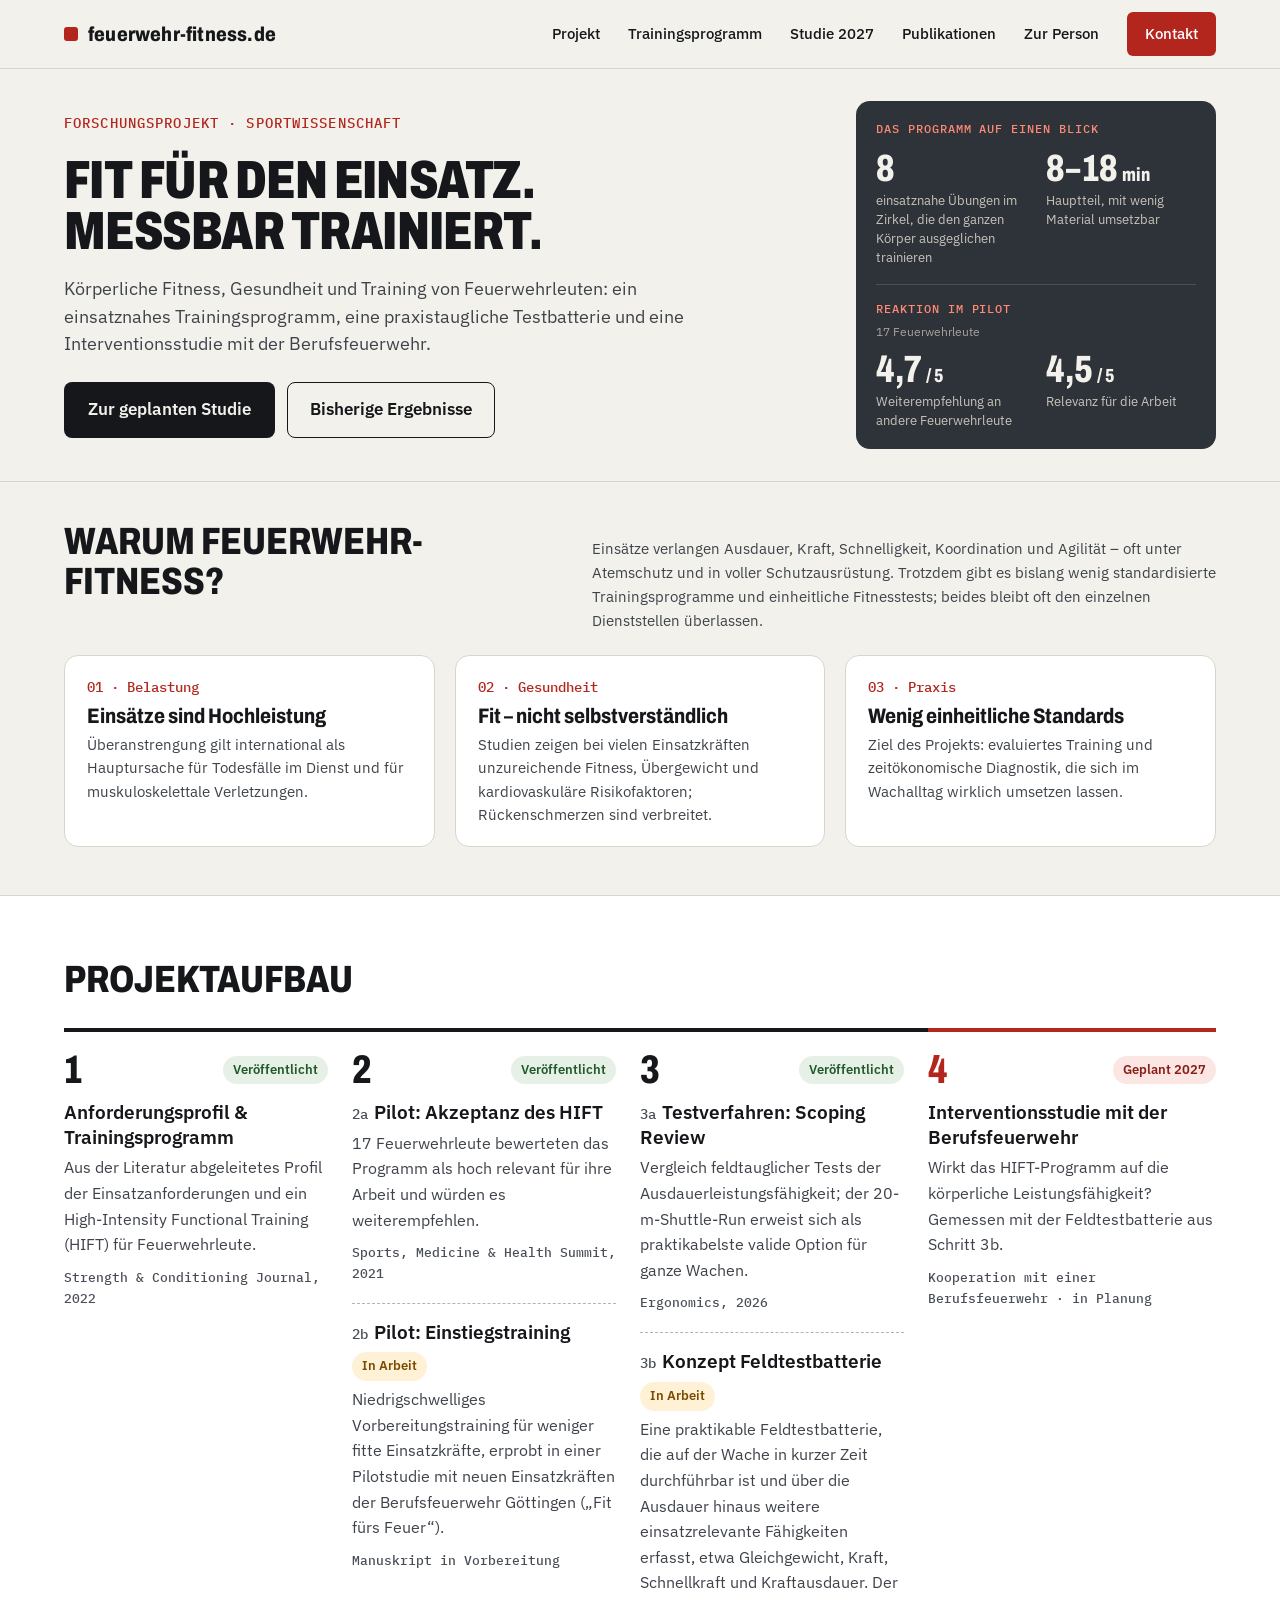
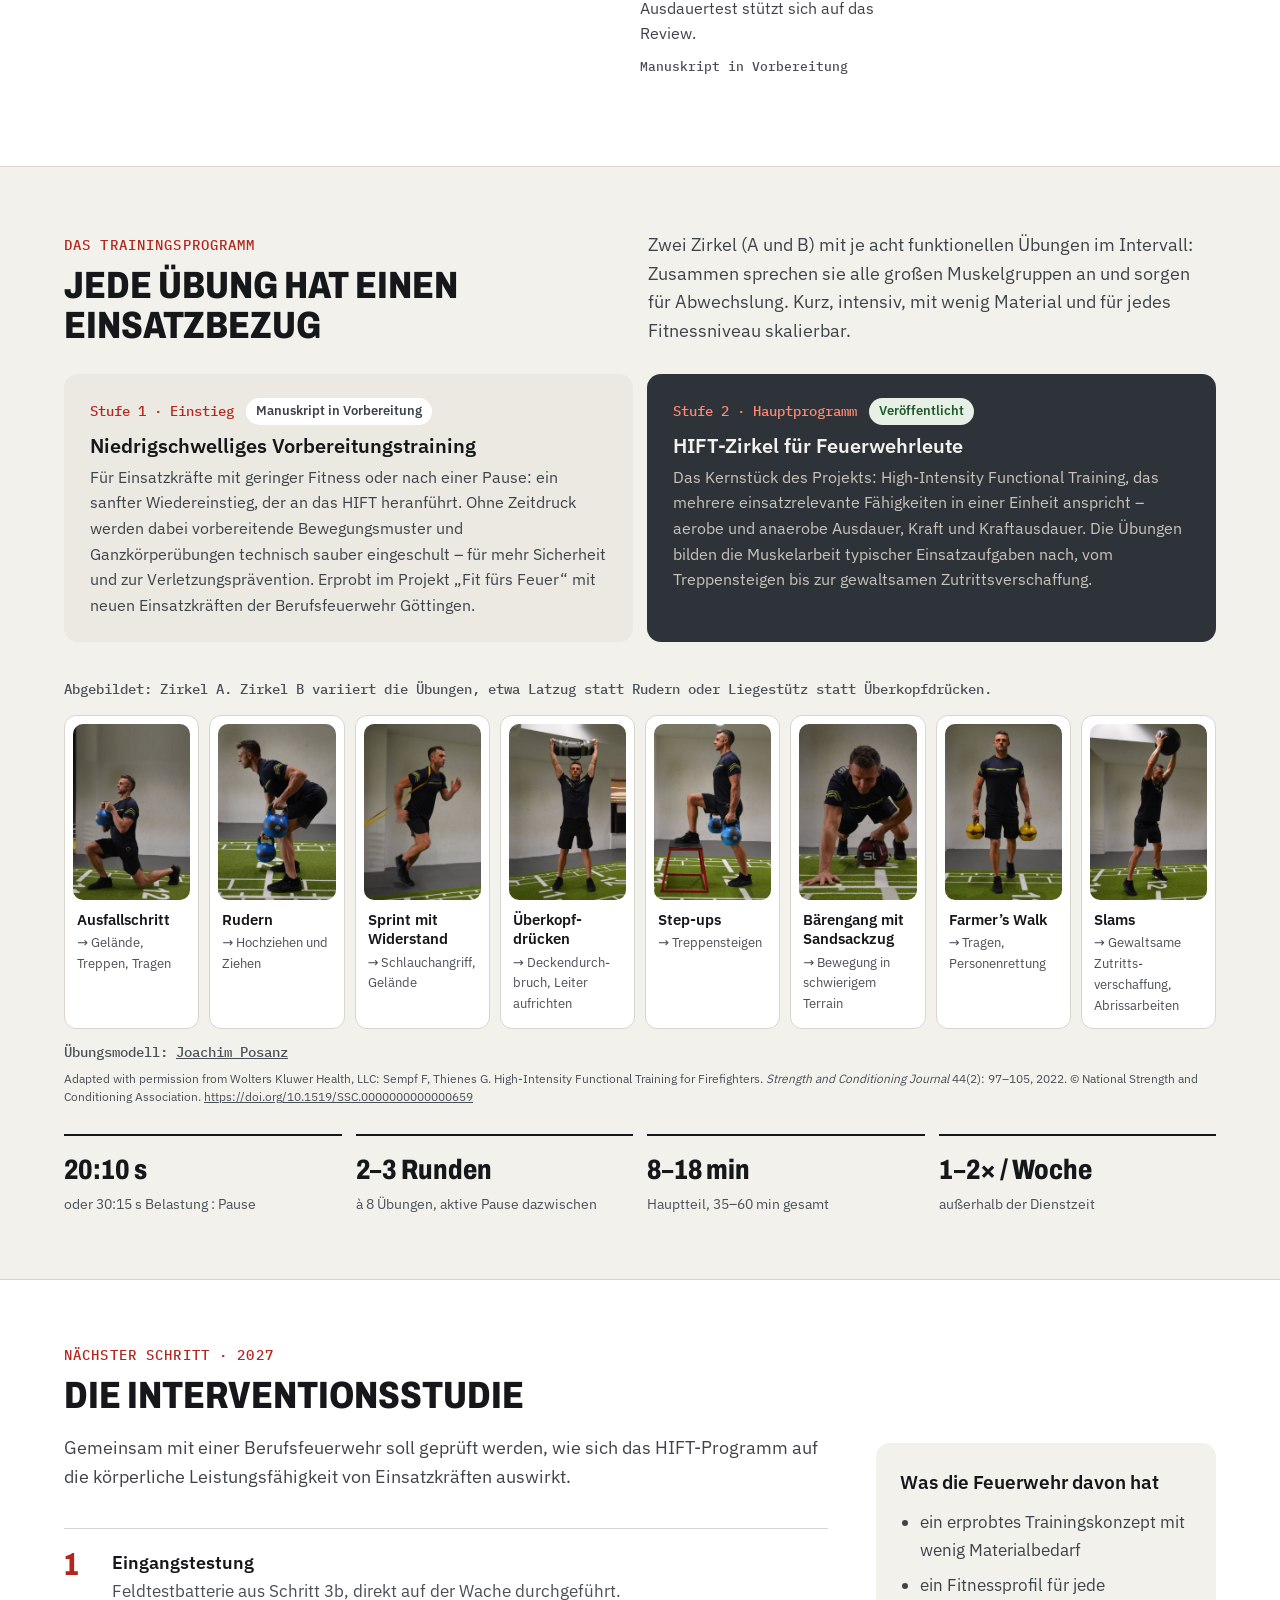
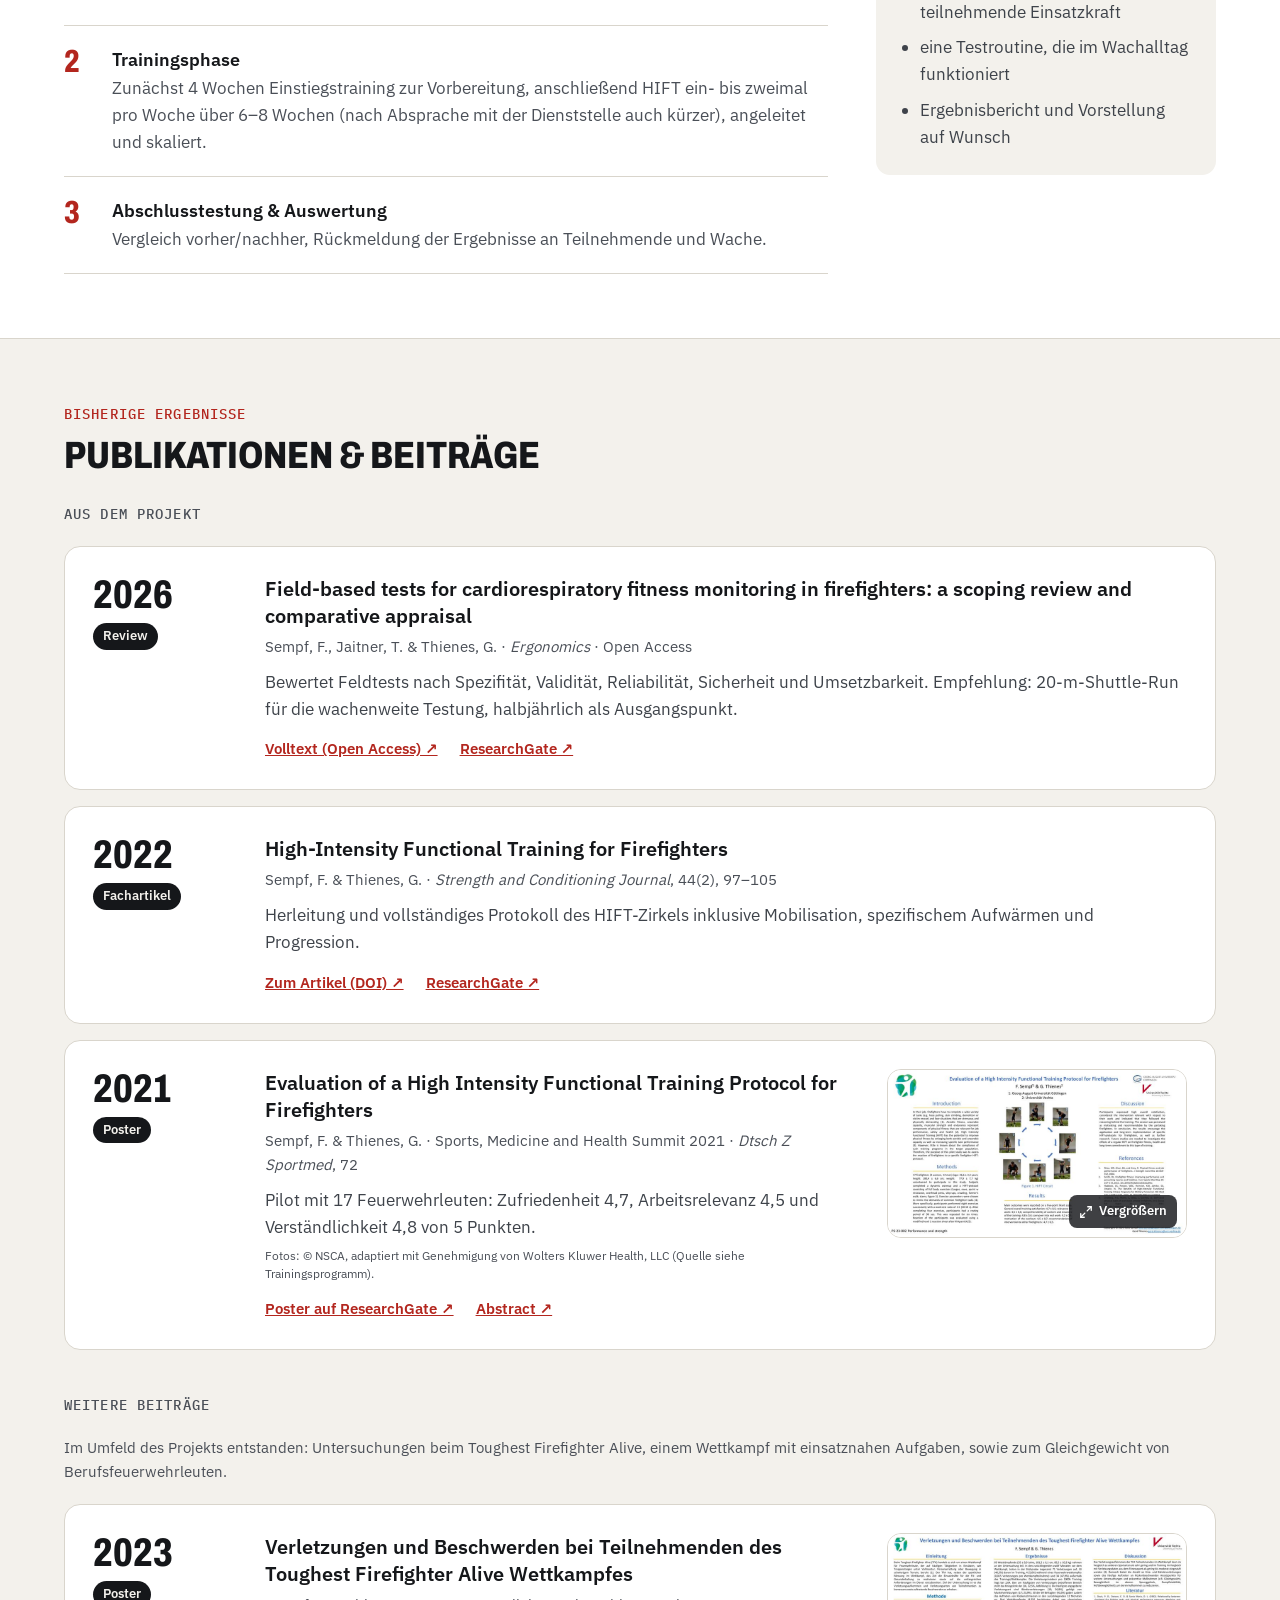
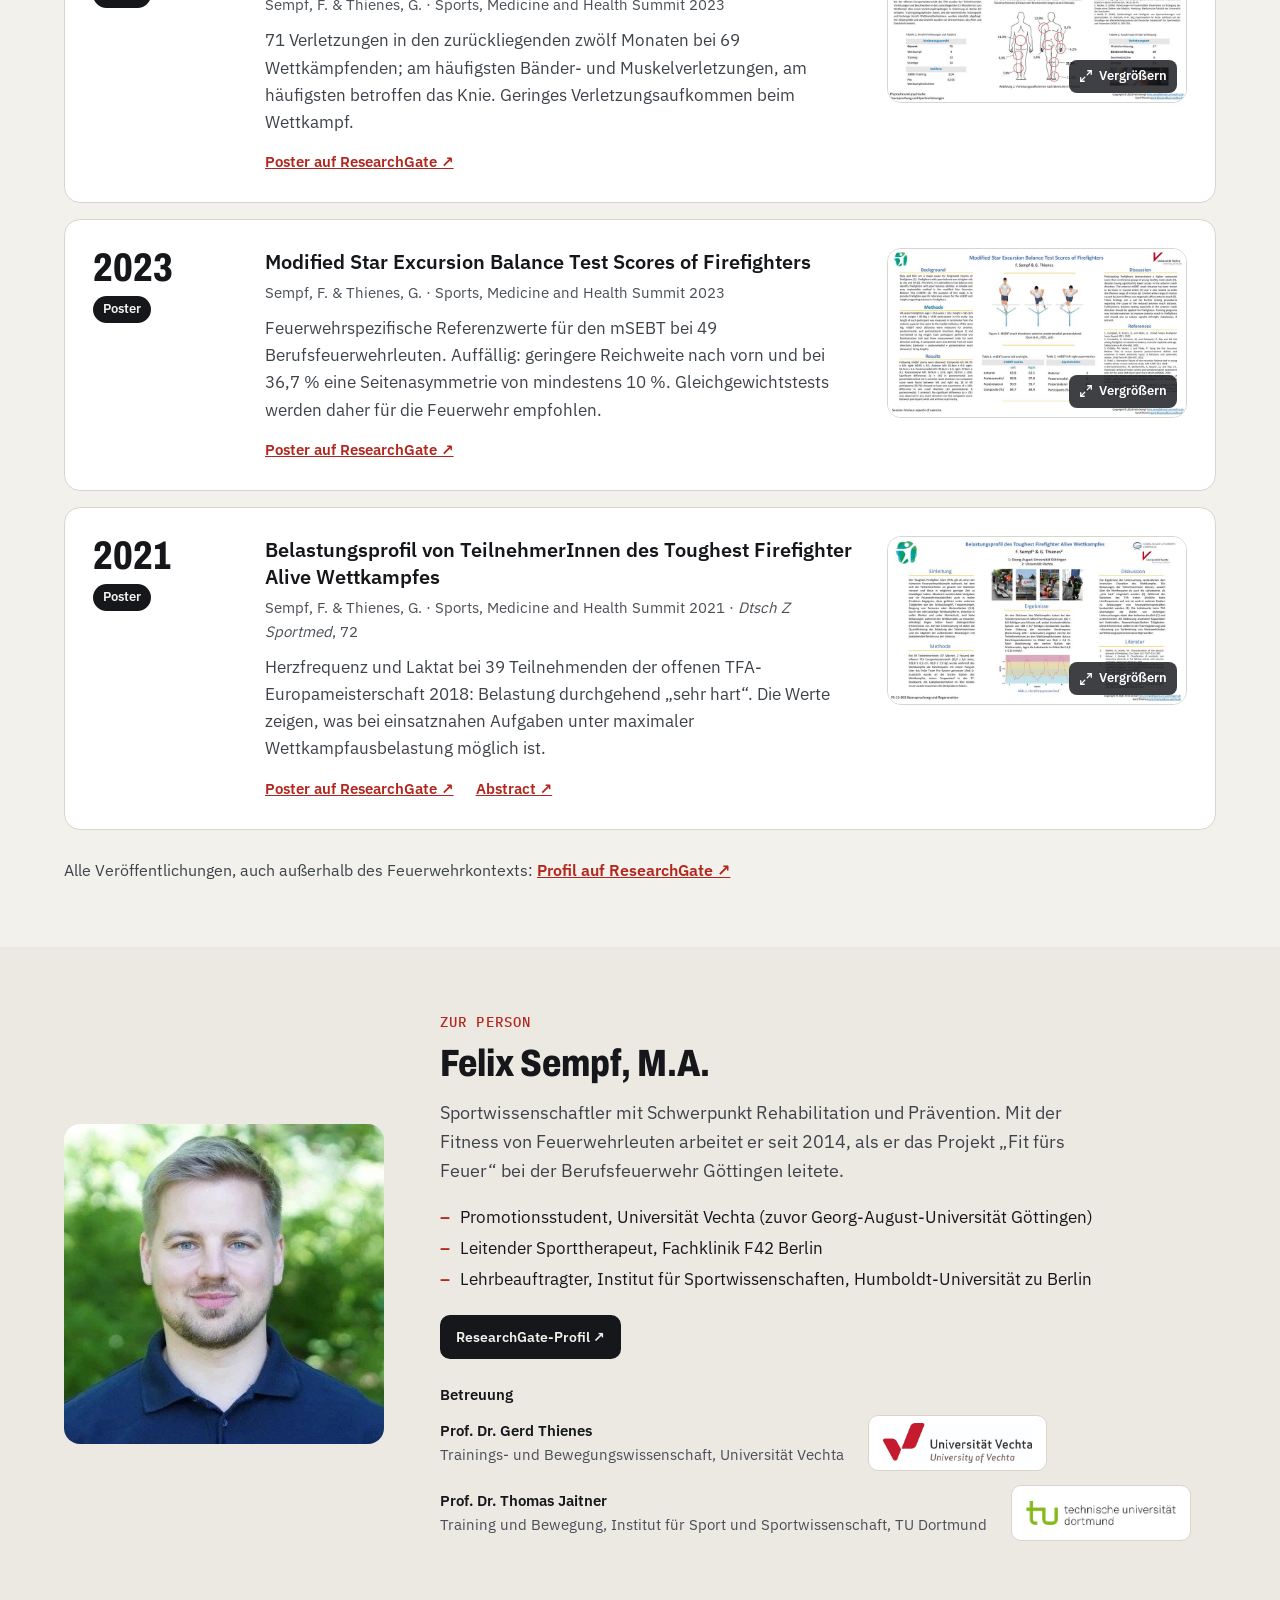
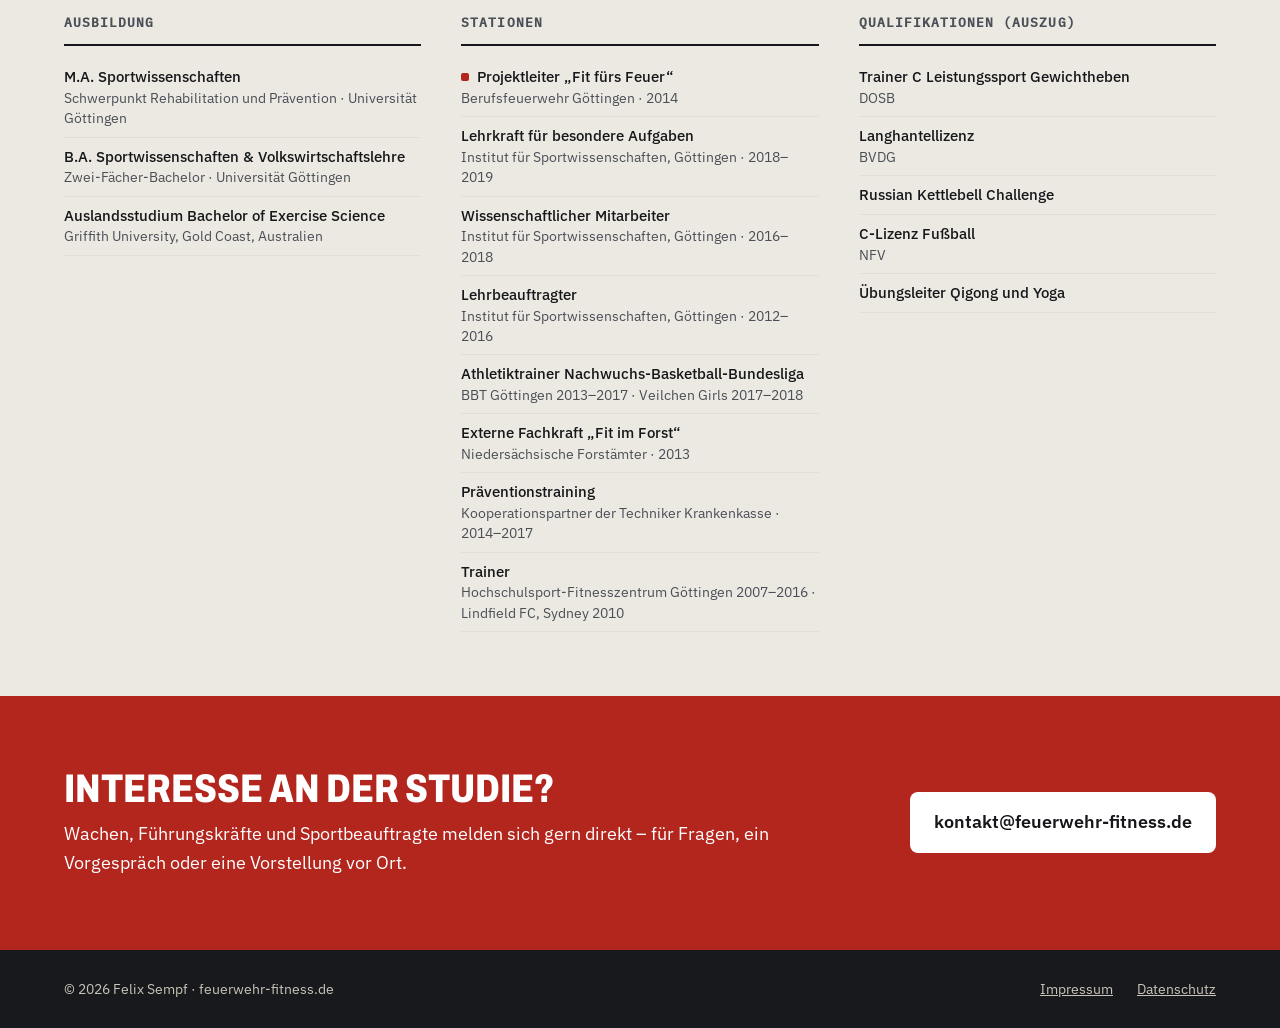
==== index.html @ 15bec1cc "Bildnachweis Wolters Kluwer (Lizenz 6382340421354) bei Übungsfotos und Poster Co-Authored-By: Claude" ====
<!doctype html>
<html lang="de">
<head>
<meta charset="utf-8">
<meta name="viewport" content="width=device-width, initial-scale=1">
<meta name="robots" content="noindex, nofollow">
<title>Feuerwehr-Fitness – Körperliche Fitness, Gesundheit und Training von Feuerwehrleuten</title>
<meta name="description" content="Promotionsprojekt von Felix Sempf: einsatznahes Trainingsprogramm, praxistaugliche Testbatterie und Interventionsstudie mit einer Berufsfeuerwehr.">
<link rel="preload" href="assets/fonts/archivo.woff2" as="font" type="font/woff2" crossorigin>
<link rel="icon" href="assets/img/favicon.svg" type="image/svg+xml">
<link rel="stylesheet" href="assets/css/style.css">
</head>
<body>
<div class="s-4fcab6" id="seite" style="background: #F3F1EC; color: #15171A; font-family: 'IBM Plex Sans', system-ui, sans-serif; font-size: 17px; line-height: 1.6">

<!-- NAV -->
<header style="border-bottom: 1px solid #D9D5CC">
<nav style="max-width: 1200px; margin: 0 auto; padding: 18px 24px; display: flex; flex-wrap: wrap; align-items: center; justify-content: space-between; gap: 12px 32px">
<a href="#top" style="display: flex; align-items: center; gap: 10px; text-decoration: none; color: #15171A">
<span style="width: 14px; height: 14px; border-radius: 3px; background: #B3261E"></span>
<span class="s-e23c64" style="font-family: 'Archivo', sans-serif; font-stretch: 85%; font-weight: 800; font-size: 20px; letter-spacing: 0.01em">feuerwehr-fitness.de</span>
</a>
<div style="display: flex; flex-wrap: wrap; gap: 4px 28px; font-size: 15px; font-weight: 500">
<a href="#projekt" style="color: #15171A; text-decoration: none; padding: 10px 0">Projekt</a>
<a href="#training" style="color: #15171A; text-decoration: none; padding: 10px 0">Trainingsprogramm</a>
<a href="#studie" style="color: #15171A; text-decoration: none; padding: 10px 0">Studie 2027</a>
<a href="#publikationen" style="color: #15171A; text-decoration: none; padding: 10px 0">Publikationen</a>
<a href="#person" style="color: #15171A; text-decoration: none; padding: 10px 0">Zur Person</a>
<a href="#kontakt" style="color: #FFFFFF; background: #B3261E; text-decoration: none; padding: 10px 18px; border-radius: 6px">Kontakt</a>
</div>
</nav>
</header>

<!-- HERO -->
<section class="s-357fd1 s-a67437" id="top" style="max-width: 1200px; margin: 0 auto; padding: 88px 24px 72px; display: flex; flex-wrap: wrap; gap: 56px; align-items: flex-end">
<div style="flex: 999 1 560px; min-width: 0">
<p style="margin: 0 0 20px; font-family: 'IBM Plex Mono', monospace; font-size: 14px; letter-spacing: 0.08em; text-transform: uppercase; color: #B3261E">Forschungsprojekt · Sportwissenschaft</p>
<h1 style="margin: 0; font-family: 'Archivo', sans-serif; font-stretch: 75%; font-weight: 850; font-size: clamp(48px, 7vw, 92px); line-height: 0.95; letter-spacing: -0.01em; text-transform: uppercase">Fit für den Einsatz.<br>Messbar trainiert.</h1>
<p class="s-e23c64" style="margin: 28px 0 0; max-width: 620px; font-size: 20px; line-height: 1.55; color: #3E434A">Körperliche Fitness, Gesundheit und Training von Feuerwehrleuten: ein einsatznahes Trainingsprogramm, eine praxistaugliche Testbatterie und eine Interventionsstudie mit der Berufsfeuerwehr.</p>
<div class="s-a9fe08" style="margin-top: 36px; display: flex; flex-wrap: wrap; gap: 12px">
<a href="#studie" style="display: inline-block; background: #15171A; color: #F3F1EC; text-decoration: none; font-weight: 600; padding: 14px 24px; border-radius: 8px">Zur geplanten Studie</a>
<a href="#publikationen" style="display: inline-block; border: 1.5px solid #15171A; color: #15171A; text-decoration: none; font-weight: 600; padding: 12.5px 22px; border-radius: 8px">Bisherige Ergebnisse</a>
</div>
</div>
<div class="hero-card s-92d5cf s-7fd512 s-e725d4" style="flex: 1 1 340px; min-width: 0; background: #2E333A; color: #F3F1EC; border-radius: 16px; padding: 28px; box-sizing: border-box">
<p class="s-791bff" style="margin: 0 0 18px; font-family: 'IBM Plex Mono', monospace; font-size: 13px; letter-spacing: 0.08em; text-transform: uppercase; color: #FF8A73">Das Programm auf einen Blick</p>
<div class="s-57b8ab" style="display: grid; grid-template-columns: repeat(2, minmax(0, 1fr)); gap: 24px 20px">
<div style="min-width: 0"><div class="hero-num" style="font-family: 'Archivo', sans-serif; font-stretch: 75%; font-weight: 800; font-size: clamp(36px, 10vw, 52px); line-height: 1"><span style="white-space: nowrap">8</span></div><div class="hero-desc" style="font-size: 14px; color: #C9C4BA; margin-top: 6px">einsatznahe Übungen im Zirkel, die den ganzen Körper ausgeglichen trainieren</div></div>
<div style="min-width: 0"><div class="hero-num" style="font-family: 'Archivo', sans-serif; font-stretch: 75%; font-weight: 800; font-size: clamp(36px, 10vw, 52px); line-height: 1"><span style="white-space: nowrap">8–18</span><span style="font-size: 0.5em; margin-left: 4px; white-space: nowrap">min</span></div><div class="hero-desc" style="font-size: 14px; color: #C9C4BA; margin-top: 6px">Hauptteil, mit wenig Material umsetzbar</div></div>
</div>
<div class="s-885560" style="margin-top: 24px; padding-top: 22px; border-top: 1px solid #4A5059">
<p style="margin: 0 0 4px; font-family: 'IBM Plex Mono', monospace; font-size: 13px; letter-spacing: 0.08em; text-transform: uppercase; color: #FF8A73">Reaktion im Pilot</p>
<p class="s-15e20e" style="margin: 0 0 16px; font-size: 13px; color: #A8A399">17 Feuerwehrleute</p>
<div class="s-57b8ab" style="display: grid; grid-template-columns: repeat(2, minmax(0, 1fr)); gap: 24px 20px">
<div style="min-width: 0"><div class="hero-num" style="font-family: 'Archivo', sans-serif; font-stretch: 75%; font-weight: 800; font-size: clamp(36px, 10vw, 52px); line-height: 1"><span style="white-space: nowrap">4,7</span><span style="font-size: 0.5em; margin-left: 4px; white-space: nowrap">/ 5</span></div><div class="hero-desc" style="font-size: 14px; color: #C9C4BA; margin-top: 6px">Weiterempfehlung an andere Feuerwehrleute</div></div>
<div style="min-width: 0"><div class="hero-num" style="font-family: 'Archivo', sans-serif; font-stretch: 75%; font-weight: 800; font-size: clamp(36px, 10vw, 52px); line-height: 1"><span style="white-space: nowrap">4,5</span><span style="font-size: 0.5em; margin-left: 4px; white-space: nowrap">/ 5</span></div><div class="hero-desc" style="font-size: 14px; color: #C9C4BA; margin-top: 6px">Relevanz für die Arbeit</div></div>
</div>
</div>
</div>
</section>

<!-- WARUM -->
<section id="projekt" style="border-top: 1px solid #D9D5CC">
<div class="s-0250e6" style="max-width: 1200px; margin: 0 auto; padding: 80px 24px">
<div class="s-1b2638 s-89fa13" style="display: flex; flex-wrap: wrap; gap: 24px 56px; align-items: baseline; margin-bottom: 44px">
<h2 class="s-b3db9d" style="flex: 1 1 320px; margin: 0; font-family: 'Archivo', sans-serif; font-stretch: 80%; font-weight: 800; font-size: 44px; line-height: 1.05; text-transform: uppercase">Warum Feuerwehr&shy;fitness?</h2>
<p class="s-276eb2" style="flex: 2 1 480px; margin: 0; font-size: 18px; color: #3E434A">Einsätze verlangen Ausdauer, Kraft, Schnelligkeit, Koordination und Agilität – oft unter Atemschutz und in voller Schutzausrüstung. Trotzdem gibt es bislang wenig standardisierte Trainingsprogramme und einheitliche Fitnesstests; beides bleibt oft den einzelnen Dienststellen überlassen.</p>
</div>
<div style="display: grid; grid-template-columns: repeat(auto-fit, minmax(260px, 1fr)); gap: 20px">
<div class="s-e725d4" style="background: #FFFFFF; border: 1px solid #D9D5CC; border-radius: 14px; padding: 28px">
<div style="font-family: 'IBM Plex Mono', monospace; font-size: 14px; color: #B3261E">01 · Belastung</div>
<h3 class="s-3ba4f4" style="margin: 10px 0 8px; font-family: 'Archivo', sans-serif; font-stretch: 85%; font-weight: 750; font-size: 24px; line-height: 1.2">Einsätze sind Hochleistung</h3>
<p style="margin: 0; color: #3E434A">Überanstrengung gilt international als Hauptursache für Todesfälle im Dienst und für muskuloskelettale Verletzungen.</p>
</div>
<div class="s-e725d4" style="background: #FFFFFF; border: 1px solid #D9D5CC; border-radius: 14px; padding: 28px">
<div style="font-family: 'IBM Plex Mono', monospace; font-size: 14px; color: #B3261E">02 · Gesundheit</div>
<h3 class="s-3ba4f4" style="margin: 10px 0 8px; font-family: 'Archivo', sans-serif; font-stretch: 85%; font-weight: 750; font-size: 24px; line-height: 1.2">Fit – nicht selbstverständlich</h3>
<p style="margin: 0; color: #3E434A">Studien zeigen bei vielen Einsatzkräften unzureichende Fitness, Übergewicht und kardiovaskuläre Risikofaktoren; Rückenschmerzen sind verbreitet.</p>
</div>
<div class="s-e725d4" style="background: #FFFFFF; border: 1px solid #D9D5CC; border-radius: 14px; padding: 28px">
<div style="font-family: 'IBM Plex Mono', monospace; font-size: 14px; color: #B3261E">03 · Praxis</div>
<h3 class="s-3ba4f4" style="margin: 10px 0 8px; font-family: 'Archivo', sans-serif; font-stretch: 85%; font-weight: 750; font-size: 24px; line-height: 1.2">Wenig einheitliche Standards</h3>
<p style="margin: 0; color: #3E434A">Ziel des Projekts: evaluiertes Training und zeitökonomische Diagnostik, die sich im Wachalltag wirklich umsetzen lassen.</p>
</div>
</div>
</div>
</section>

<!-- FAHRPLAN -->
<section style="background: #FFFFFF; border-top: 1px solid #D9D5CC; border-bottom: 1px solid #D9D5CC">
<div class="s-0250e6" style="max-width: 1200px; margin: 0 auto; padding: 80px 24px">
<h2 class="s-b3db9d s-19dd7e" style="margin: 0 0 44px; font-family: 'Archivo', sans-serif; font-stretch: 80%; font-weight: 800; font-size: 44px; line-height: 1.05; text-transform: uppercase">Projektaufbau</h2>
<div style="display: grid; grid-template-columns: repeat(auto-fit, minmax(240px, 1fr)); gap: 0">
<div style="padding: 0 24px 24px 0; border-top: 4px solid #15171A">
<div style="display: flex; justify-content: space-between; align-items: center; margin: 18px 0 10px"><span class="s-de22bb" style="font-family: 'Archivo', sans-serif; font-stretch: 75%; font-weight: 800; font-size: 40px; line-height: 1">1</span><span style="font-size: 13px; font-weight: 600; background: #E7F0E6; color: #1E5A2A; padding: 4px 10px; border-radius: 99px">Veröffentlicht</span></div>
<h3 style="margin: 0 0 6px; font-size: 19px; line-height: 1.3">Anforderungsprofil &amp; Trainingsprogramm</h3>
<p style="margin: 0 0 10px; color: #3E434A; font-size: 16px">Aus der Literatur abgeleitetes Profil der Einsatzanforderungen und ein High-Intensity Functional Training (HIFT) für Feuerwehrleute.</p>
<p style="margin: 0; font-family: 'IBM Plex Mono', monospace; font-size: 13px; color: #4A4F57">Strength &amp; Conditioning Journal, 2022</p>
</div>
<div style="padding: 0 24px 24px 0; border-top: 4px solid #15171A">
<div style="display: flex; justify-content: space-between; align-items: center; margin: 18px 0 10px"><span class="s-de22bb" style="font-family: 'Archivo', sans-serif; font-stretch: 75%; font-weight: 800; font-size: 40px; line-height: 1">2</span><span style="font-size: 13px; font-weight: 600; background: #E7F0E6; color: #1E5A2A; padding: 4px 10px; border-radius: 99px">Veröffentlicht</span></div>
<h3 style="margin: 0 0 6px; font-size: 19px; line-height: 1.3"><span style="font-family: 'IBM Plex Mono', monospace; font-size: 14px; font-weight: 500; color: #4A4F57; margin-right: 6px">2a</span>Pilot: Akzeptanz des HIFT</h3>
<p style="margin: 0 0 10px; color: #3E434A; font-size: 16px">17 Feuerwehrleute bewerteten das Programm als hoch relevant für ihre Arbeit und würden es weiterempfehlen.</p>
<p style="margin: 0; font-family: 'IBM Plex Mono', monospace; font-size: 13px; color: #4A4F57">Sports, Medicine &amp; Health Summit, 2021</p>
<div style="margin-top: 18px; padding-top: 16px; border-top: 1px dashed #B9B3A7">
<div style="display: flex; flex-wrap: wrap; justify-content: space-between; align-items: center; gap: 8px; margin-bottom: 6px"><h3 style="margin: 0; font-size: 19px; line-height: 1.3"><span style="font-family: 'IBM Plex Mono', monospace; font-size: 14px; font-weight: 500; color: #4A4F57; margin-right: 6px">2b</span>Pilot: Einstiegstraining</h3><span style="font-size: 13px; font-weight: 600; background: #FFF1D6; color: #7A4B00; padding: 4px 10px; border-radius: 99px">In Arbeit</span></div>
<p style="margin: 0 0 10px; color: #3E434A; font-size: 16px">Niedrigschwelliges Vorbereitungstraining für weniger fitte Einsatzkräfte, erprobt in einer Pilotstudie mit neuen Einsatzkräften der Berufsfeuerwehr Göttingen („Fit fürs Feuer“).</p>
<p style="margin: 0; font-family: 'IBM Plex Mono', monospace; font-size: 13px; color: #4A4F57">Manuskript in Vorbereitung</p>
</div>
</div>
<div style="padding: 0 24px 24px 0; border-top: 4px solid #15171A">
<div style="display: flex; justify-content: space-between; align-items: center; margin: 18px 0 10px"><span class="s-de22bb" style="font-family: 'Archivo', sans-serif; font-stretch: 75%; font-weight: 800; font-size: 40px; line-height: 1">3</span><span style="font-size: 13px; font-weight: 600; background: #E7F0E6; color: #1E5A2A; padding: 4px 10px; border-radius: 99px">Veröffentlicht</span></div>
<h3 style="margin: 0 0 6px; font-size: 19px; line-height: 1.3"><span style="font-family: 'IBM Plex Mono', monospace; font-size: 14px; font-weight: 500; color: #4A4F57; margin-right: 6px">3a</span>Testverfahren: Scoping Review</h3>
<p style="margin: 0 0 10px; color: #3E434A; font-size: 16px">Vergleich feldtauglicher Tests der Ausdauerleistungsfähigkeit; der 20-m-Shuttle-Run erweist sich als praktikabelste valide Option für ganze Wachen.</p>
<p style="margin: 0; font-family: 'IBM Plex Mono', monospace; font-size: 13px; color: #4A4F57">Ergonomics, 2026</p>
<div style="margin-top: 18px; padding-top: 16px; border-top: 1px dashed #B9B3A7">
<div style="display: flex; flex-wrap: wrap; justify-content: space-between; align-items: center; gap: 8px; margin-bottom: 6px"><h3 style="margin: 0; font-size: 19px; line-height: 1.3"><span style="font-family: 'IBM Plex Mono', monospace; font-size: 14px; font-weight: 500; color: #4A4F57; margin-right: 6px">3b</span>Konzept Feldtestbatterie</h3><span style="font-size: 13px; font-weight: 600; background: #FFF1D6; color: #7A4B00; padding: 4px 10px; border-radius: 99px">In Arbeit</span></div>
<p style="margin: 0 0 10px; color: #3E434A; font-size: 16px">Eine praktikable Feldtestbatterie, die auf der Wache in kurzer Zeit durchführbar ist und über die Ausdauer hinaus weitere einsatzrelevante Fähigkeiten erfasst, etwa Gleichgewicht, Kraft, Schnellkraft und Kraftausdauer. Der Ausdauertest stützt sich auf das Review.</p>
<p style="margin: 0; font-family: 'IBM Plex Mono', monospace; font-size: 13px; color: #4A4F57">Manuskript in Vorbereitung</p>
</div>
</div>
<div style="padding: 0 0 24px 0; border-top: 4px solid #B3261E">
<div style="display: flex; justify-content: space-between; align-items: center; margin: 18px 0 10px"><span class="s-de22bb" style="font-family: 'Archivo', sans-serif; font-stretch: 75%; font-weight: 800; font-size: 40px; line-height: 1; color: #B3261E">4</span><span style="font-size: 13px; font-weight: 600; background: #FBE6E3; color: #8A1D16; padding: 4px 10px; border-radius: 99px">Geplant 2027</span></div>
<h3 style="margin: 0 0 6px; font-size: 19px; line-height: 1.3">Interventionsstudie mit der Berufsfeuerwehr</h3>
<p style="margin: 0 0 10px; color: #3E434A; font-size: 16px">Wirkt das HIFT-Programm auf die körperliche Leistungsfähigkeit? Gemessen mit der Feldtestbatterie aus Schritt 3b.</p>
<p style="margin: 0; font-family: 'IBM Plex Mono', monospace; font-size: 13px; color: #4A4F57">Kooperation mit einer Berufsfeuerwehr · in Planung</p>
</div>
</div>
</div>
</section>

<!-- TRAINING -->
<section id="training">
<div class="s-0250e6" style="max-width: 1200px; margin: 0 auto; padding: 80px 24px">
<div class="s-1b2638 s-28f837" style="display: flex; flex-wrap: wrap; gap: 24px 56px; align-items: flex-end; margin-bottom: 40px">
<div style="flex: 1 1 380px">
<p style="margin: 0 0 10px; font-family: 'IBM Plex Mono', monospace; font-size: 14px; letter-spacing: 0.08em; text-transform: uppercase; color: #B3261E">Das Trainingsprogramm</p>
<h2 class="s-b3db9d" style="margin: 0; font-family: 'Archivo', sans-serif; font-stretch: 80%; font-weight: 800; font-size: 44px; line-height: 1.05; text-transform: uppercase">Jede Übung hat einen Einsatz&shy;bezug</h2>
</div>
<p class="s-276eb2" style="flex: 1 1 420px; margin: 0; font-size: 18px; color: #3E434A">Zwei Zirkel (A und B) mit je acht funktionellen Übungen im Intervall: Zusammen sprechen sie alle großen Muskelgruppen an und sorgen für Abwechslung. Kurz, intensiv, mit wenig Material und für jedes Fitnessniveau skalierbar.</p>
</div>
<div style="display: flex; flex-wrap: wrap; gap: 14px; margin-bottom: 36px">
<div style="flex: 1 1 380px; background: #ECE9E2; border-radius: 14px; padding: 24px 26px">
<div style="display: flex; flex-wrap: wrap; gap: 8px 12px; align-items: center; margin-bottom: 8px"><span style="font-family: 'IBM Plex Mono', monospace; font-size: 14px; color: #B3261E">Stufe 1 · Einstieg</span><span style="font-size: 13px; font-weight: 600; background: #FFFFFF; color: #3E434A; padding: 3px 10px; border-radius: 99px">Manuskript in Vorbereitung</span></div>
<h3 class="s-e23c64" style="margin: 0 0 6px; font-size: 20px; line-height: 1.3">Niedrigschwelliges Vorbereitungstraining</h3>
<p style="margin: 0; color: #3E434A; font-size: 16px">Für Einsatzkräfte mit geringer Fitness oder nach einer Pause: ein sanfter Wiedereinstieg, der an das HIFT heranführt. Ohne Zeitdruck werden dabei vorbereitende Bewegungsmuster und Ganzkörperübungen technisch sauber eingeschult – für mehr Sicherheit und zur Verletzungsprävention. Erprobt im Projekt „Fit fürs Feuer“ mit neuen Einsatzkräften der Berufsfeuerwehr Göttingen.</p>
</div>
<div style="flex: 1 1 380px; background: #2E333A; color: #F3F1EC; border-radius: 14px; padding: 24px 26px">
<div style="display: flex; flex-wrap: wrap; gap: 8px 12px; align-items: center; margin-bottom: 8px"><span style="font-family: 'IBM Plex Mono', monospace; font-size: 14px; color: #FF8A73">Stufe 2 · Hauptprogramm</span><span style="font-size: 13px; font-weight: 600; background: #E7F0E6; color: #1E5A2A; padding: 3px 10px; border-radius: 99px">Veröffentlicht</span></div>
<h3 class="s-e23c64" style="margin: 0 0 6px; font-size: 20px; line-height: 1.3">HIFT-Zirkel für Feuerwehrleute</h3>
<p style="margin: 0; color: #C9C4BA; font-size: 16px">Das Kernstück des Projekts: High-Intensity Functional Training, das mehrere einsatzrelevante Fähigkeiten in einer Einheit anspricht – aerobe und anaerobe Ausdauer, Kraft und Kraftausdauer. Die Übungen bilden die Muskelarbeit typischer Einsatzaufgaben nach, vom Treppensteigen bis zur gewaltsamen Zutrittsverschaffung.</p>
</div>
</div>
<p style="margin: 0 0 14px; font-family: 'IBM Plex Mono', monospace; font-size: 14px; color: #4A4F57">Abgebildet: Zirkel A. Zirkel B variiert die Übungen, etwa Latzug statt Rudern oder Liegestütz statt Überkopfdrücken.</p>
<div class="ex-grid" style="display: grid; gap: 10px">

<div class="ex-card" style="background: #FFFFFF; border: 1px solid #D9D5CC; border-radius: 12px; padding: 8px; display: flex; flex-direction: column; gap: 10px">
<img class="ex-img" src="assets/img/hift-1.jpg" loading="lazy" alt="Ausfallschritt" style="width: 100%; height: auto; object-fit: cover; border-radius: 10px; display: block; background: #ECE9E2">
<div class="ex-text" style="padding: 0 4px 4px">
<div class="ex-name" style="font-weight: 600; line-height: 1.3">Ausfallschritt</div>
<div class="ex-task" style="color: #4A4F57; margin-top: 4px">→ Gelände, Treppen, Tragen</div>
</div>
</div>

<div class="ex-card" style="background: #FFFFFF; border: 1px solid #D9D5CC; border-radius: 12px; padding: 8px; display: flex; flex-direction: column; gap: 10px">
<img class="ex-img" src="assets/img/hift-2.jpg" loading="lazy" alt="Rudern" style="width: 100%; height: auto; object-fit: cover; border-radius: 10px; display: block; background: #ECE9E2">
<div class="ex-text" style="padding: 0 4px 4px">
<div class="ex-name" style="font-weight: 600; line-height: 1.3">Rudern</div>
<div class="ex-task" style="color: #4A4F57; margin-top: 4px">→ Hochziehen und Ziehen</div>
</div>
</div>

<div class="ex-card" style="background: #FFFFFF; border: 1px solid #D9D5CC; border-radius: 12px; padding: 8px; display: flex; flex-direction: column; gap: 10px">
<img class="ex-img" src="assets/img/hift-3.jpg" loading="lazy" alt="Sprint mit Widerstand" style="width: 100%; height: auto; object-fit: cover; border-radius: 10px; display: block; background: #ECE9E2">
<div class="ex-text" style="padding: 0 4px 4px">
<div class="ex-name" style="font-weight: 600; line-height: 1.3">Sprint mit Widerstand</div>
<div class="ex-task" style="color: #4A4F57; margin-top: 4px">→ Schlauch­angriff, Gelände</div>
</div>
</div>

<div class="ex-card" style="background: #FFFFFF; border: 1px solid #D9D5CC; border-radius: 12px; padding: 8px; display: flex; flex-direction: column; gap: 10px">
<img class="ex-img" src="assets/img/hift-4.jpg" loading="lazy" alt="Überkopf­drücken" style="width: 100%; height: auto; object-fit: cover; border-radius: 10px; display: block; background: #ECE9E2">
<div class="ex-text" style="padding: 0 4px 4px">
<div class="ex-name" style="font-weight: 600; line-height: 1.3">Überkopf­drücken</div>
<div class="ex-task" style="color: #4A4F57; margin-top: 4px">→ Decken­durch­bruch, Leiter aufrichten</div>
</div>
</div>

<div class="ex-card" style="background: #FFFFFF; border: 1px solid #D9D5CC; border-radius: 12px; padding: 8px; display: flex; flex-direction: column; gap: 10px">
<img class="ex-img" src="assets/img/hift-5.jpg" loading="lazy" alt="Step-ups" style="width: 100%; height: auto; object-fit: cover; border-radius: 10px; display: block; background: #ECE9E2">
<div class="ex-text" style="padding: 0 4px 4px">
<div class="ex-name" style="font-weight: 600; line-height: 1.3">Step-ups</div>
<div class="ex-task" style="color: #4A4F57; margin-top: 4px">→ Treppen­steigen</div>
</div>
</div>

<div class="ex-card" style="background: #FFFFFF; border: 1px solid #D9D5CC; border-radius: 12px; padding: 8px; display: flex; flex-direction: column; gap: 10px">
<img class="ex-img" src="assets/img/hift-6.jpg" loading="lazy" alt="Bärengang mit Sandsack­zug" style="width: 100%; height: auto; object-fit: cover; border-radius: 10px; display: block; background: #ECE9E2">
<div class="ex-text" style="padding: 0 4px 4px">
<div class="ex-name" style="font-weight: 600; line-height: 1.3">Bärengang mit Sandsack­zug</div>
<div class="ex-task" style="color: #4A4F57; margin-top: 4px">→ Bewegung in schwierigem Terrain</div>
</div>
</div>

<div class="ex-card" style="background: #FFFFFF; border: 1px solid #D9D5CC; border-radius: 12px; padding: 8px; display: flex; flex-direction: column; gap: 10px">
<img class="ex-img" src="assets/img/hift-7.jpg" loading="lazy" alt="Farmer’s Walk" style="width: 100%; height: auto; object-fit: cover; border-radius: 10px; display: block; background: #ECE9E2">
<div class="ex-text" style="padding: 0 4px 4px">
<div class="ex-name" style="font-weight: 600; line-height: 1.3">Farmer’s Walk</div>
<div class="ex-task" style="color: #4A4F57; margin-top: 4px">→ Tragen, Personen­rettung</div>
</div>
</div>

<div class="ex-card" style="background: #FFFFFF; border: 1px solid #D9D5CC; border-radius: 12px; padding: 8px; display: flex; flex-direction: column; gap: 10px">
<img class="ex-img" src="assets/img/hift-8.jpg" loading="lazy" alt="Slams" style="width: 100%; height: auto; object-fit: cover; border-radius: 10px; display: block; background: #ECE9E2">
<div class="ex-text" style="padding: 0 4px 4px">
<div class="ex-name" style="font-weight: 600; line-height: 1.3">Slams</div>
<div class="ex-task" style="color: #4A4F57; margin-top: 4px">→ Gewaltsame Zutritts­verschaffung, Abriss­arbeiten</div>
</div>
</div>

</div>
<p style="margin: 12px 0 0; font-family: 'IBM Plex Mono', monospace; font-size: 14px; color: #4A4F57">Übungsmodell: <a href="https://www.instagram.com/joachim_posanz/" style="color: #4A4F57">Joachim Posanz</a></p><p style="margin: 6px 0 0; font-size: 12px; line-height: 1.5; color: #4A4F57">Adapted with permission from Wolters Kluwer Health, LLC: Sempf F, Thienes G. High-Intensity Functional Training for Firefighters. <i>Strength and Conditioning Journal</i> 44(2): 97–105, 2022. © National Strength and Conditioning Association. <a href="https://doi.org/10.1519/SSC.0000000000000659" style="color: #4A4F57">https://doi.org/10.1519/SSC.0000000000000659</a></p>
<div style="margin-top: 28px; display: grid; grid-template-columns: repeat(auto-fit, minmax(140px, 1fr)); gap: 14px">
<div style="border-top: 2px solid #15171A; padding-top: 12px"><div class="s-9e28e4" style="font-family: 'Archivo', sans-serif; font-stretch: 80%; font-weight: 800; font-size: 28px">20:10 s</div><div style="font-size: 14px; color: #4A4F57">oder 30:15 s Belastung : Pause</div></div>
<div style="border-top: 2px solid #15171A; padding-top: 12px"><div class="s-9e28e4" style="font-family: 'Archivo', sans-serif; font-stretch: 80%; font-weight: 800; font-size: 28px">2–3 Runden</div><div style="font-size: 14px; color: #4A4F57">à 8 Übungen, aktive Pause dazwischen</div></div>
<div style="border-top: 2px solid #15171A; padding-top: 12px"><div class="s-9e28e4" style="font-family: 'Archivo', sans-serif; font-stretch: 80%; font-weight: 800; font-size: 28px">8–18 min</div><div style="font-size: 14px; color: #4A4F57">Hauptteil, 35–60 min gesamt</div></div>
<div style="border-top: 2px solid #15171A; padding-top: 12px"><div class="s-9e28e4" style="font-family: 'Archivo', sans-serif; font-stretch: 80%; font-weight: 800; font-size: 28px">1–2× / Woche</div><div style="font-size: 14px; color: #4A4F57">außerhalb der Dienstzeit</div></div>
</div>
</div>
</section>

<!-- STUDIE -->
<section id="studie" style="background: #FFFFFF; border-top: 1px solid #D9D5CC; border-bottom: 1px solid #D9D5CC">
<div class="s-02893c s-a67437" style="max-width: 1200px; margin: 0 auto; padding: 88px 24px; display: flex; flex-wrap: wrap; gap: 48px">
<div style="flex: 999 1 520px; min-width: 0">
<p style="margin: 0 0 10px; font-family: 'IBM Plex Mono', monospace; font-size: 14px; letter-spacing: 0.08em; text-transform: uppercase; color: #B3261E">Nächster Schritt · 2027</p>
<h2 class="s-b3db9d s-791bff" style="margin: 0 0 18px; font-family: 'Archivo', sans-serif; font-stretch: 80%; font-weight: 800; font-size: 44px; line-height: 1.05; text-transform: uppercase">Die Interventions&shy;studie</h2>
<p class="s-276eb2" style="margin: 0 0 36px; font-size: 18px; color: #3E434A">Gemeinsam mit einer Berufsfeuerwehr soll geprüft werden, wie sich das HIFT-Programm auf die körperliche Leistungsfähigkeit von Einsatzkräften auswirkt.</p>
<ol style="margin: 0; padding: 0; list-style: none; display: flex; flex-direction: column; gap: 0">
<li style="display: flex; gap: 20px; padding: 20px 0; border-top: 1px solid #D9D5CC"><span class="s-f584f0" style="font-family: 'Archivo', sans-serif; font-stretch: 75%; font-weight: 800; font-size: 32px; line-height: 1; color: #B3261E; min-width: 28px">1</span><div><div class="s-276eb2" style="font-weight: 600; font-size: 18px">Eingangstestung</div><div style="color: #4A4F57">Feldtestbatterie aus Schritt 3b, direkt auf der Wache durchgeführt.</div></div></li>
<li style="display: flex; gap: 20px; padding: 20px 0; border-top: 1px solid #D9D5CC"><span class="s-f584f0" style="font-family: 'Archivo', sans-serif; font-stretch: 75%; font-weight: 800; font-size: 32px; line-height: 1; color: #B3261E; min-width: 28px">2</span><div><div class="s-276eb2" style="font-weight: 600; font-size: 18px">Trainingsphase</div><div style="color: #4A4F57">Zunächst 4 Wochen Einstiegstraining zur Vorbereitung, anschließend HIFT ein- bis zweimal pro Woche über 6–8 Wochen (nach Absprache mit der Dienststelle auch kürzer), angeleitet und skaliert.</div></div></li>
<li style="display: flex; gap: 20px; padding: 20px 0; border-top: 1px solid #D9D5CC; border-bottom: 1px solid #D9D5CC"><span class="s-f584f0" style="font-family: 'Archivo', sans-serif; font-stretch: 75%; font-weight: 800; font-size: 32px; line-height: 1; color: #B3261E; min-width: 28px">3</span><div><div class="s-276eb2" style="font-weight: 600; font-size: 18px">Abschlusstestung &amp; Auswertung</div><div style="color: #4A4F57">Vergleich vorher/nachher, Rückmeldung der Ergebnisse an Teilnehmende und Wache.</div></div></li>
</ol>
</div>
<div class="s-7fd512" style="flex: 1 1 340px; min-width: 0; display: flex; flex-direction: column; gap: 20px">
<div style="background: #F3F1EC; border-radius: 14px; padding: 24px">
<h3 style="margin: 0 0 12px; font-size: 19px">Was die Feuerwehr davon hat</h3>
<ul style="margin: 0; padding-left: 20px; color: #3E434A; display: flex; flex-direction: column; gap: 8px">
<li>ein erprobtes Trainingskonzept mit wenig Materialbedarf</li>
<li>ein Fitnessprofil für jede teilnehmende Einsatzkraft</li>
<li>eine Testroutine, die im Wachalltag funktioniert</li>
<li>Ergebnisbericht und Vorstellung auf Wunsch</li>
</ul>
</div>
</div>
</div>
</section>

<!-- PUBLIKATIONEN -->
<section id="publikationen">
<div class="s-a67437" style="max-width: 1200px; margin: 0 auto; padding: 88px 24px">
<p style="margin: 0 0 10px; font-family: 'IBM Plex Mono', monospace; font-size: 14px; letter-spacing: 0.08em; text-transform: uppercase; color: #B3261E">Bisherige Ergebnisse</p>
<h2 class="s-b3db9d s-b309b2" style="margin: 0 0 40px; font-family: 'Archivo', sans-serif; font-stretch: 80%; font-weight: 800; font-size: 44px; line-height: 1.05; text-transform: uppercase">Publikationen &amp; Beiträge</h2>
<div style="display: flex; flex-direction: column; gap: 16px">

<h3 style="margin: 0 0 4px; font-family: 'IBM Plex Mono', monospace; font-size: 14px; font-weight: 500; letter-spacing: 0.08em; text-transform: uppercase; color: #4A4F57">Aus dem Projekt</h3>



<article class="pub s-e725d4" style="background: #FFFFFF; border: 1px solid #D9D5CC; border-radius: 16px; padding: 28px; display: flex; flex-wrap: wrap; gap: 16px 32px">
<div class="pub-year" style="flex: 0 0 140px"><div class="s-de22bb" style="font-family: 'Archivo', sans-serif; font-stretch: 75%; font-weight: 800; font-size: 40px; line-height: 1">2026</div><div style="margin-top: 8px; display: inline-block; font-size: 13px; font-weight: 600; background: #15171A; color: #F3F1EC; padding: 3px 10px; border-radius: 99px">Review</div></div>
<div class="pub-body" style="flex: 999 1 480px; min-width: 0">
<h3 class="s-e23c64" style="margin: 0 0 6px; font-size: 20px; line-height: 1.35">Field-based tests for cardiorespiratory fitness monitoring in firefighters: a scoping review and comparative appraisal</h3>
<p style="margin: 0 0 10px; font-size: 15px; color: #4A4F57">Sempf, F., Jaitner, T. &amp; Thienes, G. · <em>Ergonomics</em> · Open Access</p>
<p class="pub-desc" style="margin: 0 0 14px; color: #3E434A">Bewertet Feldtests nach Spezifität, Validität, Reliabilität, Sicherheit und Umsetzbarkeit. Empfehlung: 20-m-Shuttle-Run für die wachenweite Testung, halbjährlich als Ausgangspunkt.</p>
<div style="display: flex; flex-wrap: wrap; gap: 6px 22px; margin-top: 14px"><a href="https://doi.org/10.1080/00140139.2026.2715044" style="font-weight: 600; font-size: 15px">Volltext (Open Access) ↗</a><a href="https://www.researchgate.net/publication/412316333_Field-based_tests_for_cardiorespiratory_fitness_monitoring_in_firefighters_a_scoping_review_and_comparative_appraisal" style="font-weight: 600; font-size: 15px">ResearchGate ↗</a></div>

<input type="checkbox" id="pub-more-3" class="pub-cb"><label for="pub-more-3" class="pub-toggle"></label>
</div>
</article>

<article class="pub s-e725d4" style="background: #FFFFFF; border: 1px solid #D9D5CC; border-radius: 16px; padding: 28px; display: flex; flex-wrap: wrap; gap: 16px 32px">
<div class="pub-year" style="flex: 0 0 140px"><div class="s-de22bb" style="font-family: 'Archivo', sans-serif; font-stretch: 75%; font-weight: 800; font-size: 40px; line-height: 1">2022</div><div style="margin-top: 8px; display: inline-block; font-size: 13px; font-weight: 600; background: #15171A; color: #F3F1EC; padding: 3px 10px; border-radius: 99px">Fachartikel</div></div>
<div class="pub-body" style="flex: 999 1 480px; min-width: 0">
<h3 class="s-e23c64" style="margin: 0 0 6px; font-size: 20px; line-height: 1.35">High-Intensity Functional Training for Firefighters</h3>
<p style="margin: 0 0 10px; font-size: 15px; color: #4A4F57">Sempf, F. &amp; Thienes, G. · <em>Strength and Conditioning Journal</em>, 44(2), 97–105</p>
<p class="pub-desc" style="margin: 0 0 14px; color: #3E434A">Herleitung und vollständiges Protokoll des HIFT-Zirkels inklusive Mobilisation, spezifischem Aufwärmen und Progression.</p>
<div style="display: flex; flex-wrap: wrap; gap: 6px 22px; margin-top: 14px"><a href="https://doi.org/10.1519/SSC.0000000000000659" style="font-weight: 600; font-size: 15px">Zum Artikel (DOI) ↗</a><a href="https://www.researchgate.net/publication/352709676_High-Intensity_Functional_Training_for_Firefighters" style="font-weight: 600; font-size: 15px">ResearchGate ↗</a></div>

<input type="checkbox" id="pub-more-4" class="pub-cb"><label for="pub-more-4" class="pub-toggle"></label>
</div>
</article>

<article class="pub s-e725d4" style="background: #FFFFFF; border: 1px solid #D9D5CC; border-radius: 16px; padding: 28px; display: flex; flex-wrap: wrap; gap: 16px 32px">
<div class="pub-year" style="flex: 0 0 140px"><div class="s-de22bb" style="font-family: 'Archivo', sans-serif; font-stretch: 75%; font-weight: 800; font-size: 40px; line-height: 1">2021</div><div style="margin-top: 8px; display: inline-block; font-size: 13px; font-weight: 600; background: #15171A; color: #F3F1EC; padding: 3px 10px; border-radius: 99px">Poster</div></div>
<div class="pub-body" style="flex: 999 1 380px; min-width: 0">
<h3 class="s-e23c64" style="margin: 0 0 6px; font-size: 20px; line-height: 1.35">Evaluation of a High Intensity Functional Training Protocol for Firefighters</h3>
<p style="margin: 0 0 10px; font-size: 15px; color: #4A4F57">Sempf, F. &amp; Thienes, G. · Sports, Medicine and Health Summit 2021 · <em>Dtsch Z Sportmed</em>, 72</p>
<p class="pub-desc" style="margin: 0; color: #3E434A">Pilot mit 17 Feuerwehrleuten: Zufriedenheit 4,7, Arbeitsrelevanz 4,5 und Verständlichkeit 4,8 von 5 Punkten.</p><p style="margin: 6px 0 0; font-size: 12px; line-height: 1.5; color: #4A4F57">Fotos: © NSCA, adaptiert mit Genehmigung von Wolters Kluwer Health, LLC (Quelle siehe Trainingsprogramm).</p>
<div style="display: flex; flex-wrap: wrap; gap: 6px 22px; margin-top: 14px"><a href="https://www.researchgate.net/publication/351346162_Evaluation_of_a_High_Intensity_Functional_Training_Protocol_for_Firefighters" style="font-weight: 600; font-size: 15px">Poster auf ResearchGate ↗</a><a href="https://www.researchgate.net/publication/351346056_Evaluation_of_a_High_Intensity_Functional_Training_Protocol_for_Firefighters" style="font-weight: 600; font-size: 15px">Abstract ↗</a></div>

<input type="checkbox" id="pub-more-5" class="pub-cb"><label for="pub-more-5" class="pub-toggle"></label>
</div>
<button type="button" class="pub-poster" data-zoom="assets/img/poster-eval.jpg" data-zoom-title="Evaluation of a High Intensity Functional Training Protocol for Firefighters (SMHS 2021)" aria-label="Poster: Evaluation of a High Intensity Functional Training Protocol for Firefighters – vergrößern" style="flex: 1 1 300px; max-width: 420px; width: 100%; align-self: flex-start; position: relative; display: block; padding: 0; margin: 0; border: 0; background: none; cursor: zoom-in; border-radius: 14px"><img src="assets/img/poster-eval-vorschau.jpg" loading="lazy" alt="Poster: Evaluation of a High Intensity Functional Training Protocol for Firefighters" style="width: 100%; height: auto; border-radius: 14px; border: 1px solid #D9D5CC; display: block"><span style="position: absolute; right: 10px; bottom: 10px; display: inline-flex; align-items: center; gap: 6px; background: rgba(21,23,26,0.82); color: #FFFFFF; font-size: 13px; font-weight: 600; padding: 6px 10px; border-radius: 8px"><svg width="14" height="14" viewBox="0 0 24 24" fill="none" stroke="currentColor" stroke-width="2.2" stroke-linecap="round" stroke-linejoin="round" aria-hidden="true"><path d="M15 3h6v6"></path><path d="M9 21H3v-6"></path><path d="M21 3l-7 7"></path><path d="M3 21l7-7"></path></svg>Vergrößern</span></button>
</article>

<h3 style="margin: 28px 0 4px; font-family: 'IBM Plex Mono', monospace; font-size: 14px; font-weight: 500; letter-spacing: 0.08em; text-transform: uppercase; color: #4A4F57">Weitere Beiträge</h3>
<p style="margin: 0 0 4px; font-size: 15px; color: #4A4F57">Im Umfeld des Projekts entstanden: Untersuchungen beim Toughest Firefighter Alive, einem Wettkampf mit einsatznahen Aufgaben, sowie zum Gleichgewicht von Berufsfeuerwehrleuten.</p>

<article class="pub s-e725d4" style="background: #FFFFFF; border: 1px solid #D9D5CC; border-radius: 16px; padding: 28px; display: flex; flex-wrap: wrap; gap: 16px 32px">
<div class="pub-year" style="flex: 0 0 140px"><div class="s-de22bb" style="font-family: 'Archivo', sans-serif; font-stretch: 75%; font-weight: 800; font-size: 40px; line-height: 1">2023</div><div style="margin-top: 8px; display: inline-block; font-size: 13px; font-weight: 600; background: #15171A; color: #F3F1EC; padding: 3px 10px; border-radius: 99px">Poster</div></div>
<div class="pub-body" style="flex: 999 1 380px; min-width: 0">
<h3 class="s-e23c64" style="margin: 0 0 6px; font-size: 20px; line-height: 1.35">Verletzungen und Beschwerden bei Teilnehmenden des Toughest Firefighter Alive Wettkampfes</h3>
<p style="margin: 0 0 10px; font-size: 15px; color: #4A4F57">Sempf, F. &amp; Thienes, G. · Sports, Medicine and Health Summit 2023</p>
<p class="pub-desc" style="margin: 0; color: #3E434A">71 Verletzungen in den zurückliegenden zwölf Monaten bei 69 Wettkämpfenden; am häufigsten Bänder- und Muskelverletzungen, am häufigsten betroffen das Knie. Geringes Verletzungsaufkommen beim Wettkampf.</p>
<div style="display: flex; flex-wrap: wrap; gap: 6px 22px; margin-top: 14px"><a href="https://www.researchgate.net/publication/371640286_SMSH_2023_-_Verletzungen_bei_Teilnehmenden_des_Toughest_Firefighter_Alive_Wettkampfes" style="font-weight: 600; font-size: 15px">Poster auf ResearchGate ↗</a></div>

<input type="checkbox" id="pub-more-6" class="pub-cb"><label for="pub-more-6" class="pub-toggle"></label>
</div>
<button type="button" class="pub-poster" data-zoom="assets/img/poster-verl.jpg" data-zoom-title="Verletzungen und Beschwerden bei Teilnehmenden des TFA (SMHS 2023)" aria-label="Poster: Verletzungen und Beschwerden beim TFA – vergrößern" style="flex: 1 1 300px; max-width: 420px; width: 100%; align-self: flex-start; position: relative; display: block; padding: 0; margin: 0; border: 0; background: none; cursor: zoom-in; border-radius: 14px"><img src="assets/img/poster-verl-vorschau.jpg" loading="lazy" alt="Poster: Verletzungen und Beschwerden beim TFA" style="width: 100%; height: auto; border-radius: 14px; border: 1px solid #D9D5CC; display: block"><span style="position: absolute; right: 10px; bottom: 10px; display: inline-flex; align-items: center; gap: 6px; background: rgba(21,23,26,0.82); color: #FFFFFF; font-size: 13px; font-weight: 600; padding: 6px 10px; border-radius: 8px"><svg width="14" height="14" viewBox="0 0 24 24" fill="none" stroke="currentColor" stroke-width="2.2" stroke-linecap="round" stroke-linejoin="round" aria-hidden="true"><path d="M15 3h6v6"></path><path d="M9 21H3v-6"></path><path d="M21 3l-7 7"></path><path d="M3 21l7-7"></path></svg>Vergrößern</span></button>
</article>

<article class="pub s-e725d4" style="background: #FFFFFF; border: 1px solid #D9D5CC; border-radius: 16px; padding: 28px; display: flex; flex-wrap: wrap; gap: 16px 32px">
<div class="pub-year" style="flex: 0 0 140px"><div class="s-de22bb" style="font-family: 'Archivo', sans-serif; font-stretch: 75%; font-weight: 800; font-size: 40px; line-height: 1">2023</div><div style="margin-top: 8px; display: inline-block; font-size: 13px; font-weight: 600; background: #15171A; color: #F3F1EC; padding: 3px 10px; border-radius: 99px">Poster</div></div>
<div class="pub-body" style="flex: 999 1 380px; min-width: 0">
<h3 class="s-e23c64" style="margin: 0 0 6px; font-size: 20px; line-height: 1.35">Modified Star Excursion Balance Test Scores of Firefighters</h3>
<p style="margin: 0 0 10px; font-size: 15px; color: #4A4F57">Sempf, F. &amp; Thienes, G. · Sports, Medicine and Health Summit 2023</p>
<p class="pub-desc" style="margin: 0; color: #3E434A">Feuerwehrspezifische Referenzwerte für den mSEBT bei 49 Berufsfeuerwehrleuten. Auffällig: geringere Reichweite nach vorn und bei 36,7 % eine Seitenasymmetrie von mindestens 10 %. Gleichgewichtstests werden daher für die Feuerwehr empfohlen.</p>
<div style="display: flex; flex-wrap: wrap; gap: 6px 22px; margin-top: 14px"><a href="https://www.researchgate.net/publication/371640280_SMHS_2023_-_Modified_Star_Excursion_Balance_Test_Scores_of_Firefighters" style="font-weight: 600; font-size: 15px">Poster auf ResearchGate ↗</a></div>

<input type="checkbox" id="pub-more-7" class="pub-cb"><label for="pub-more-7" class="pub-toggle"></label>
</div>
<button type="button" class="pub-poster" data-zoom="assets/img/poster-msebt.jpg" data-zoom-title="Modified Star Excursion Balance Test Scores of Firefighters (SMHS 2023)" aria-label="Poster: Modified Star Excursion Balance Test Scores of Firefighters – vergrößern" style="flex: 1 1 300px; max-width: 420px; width: 100%; align-self: flex-start; position: relative; display: block; padding: 0; margin: 0; border: 0; background: none; cursor: zoom-in; border-radius: 14px"><img src="assets/img/poster-msebt-vorschau.jpg" loading="lazy" alt="Poster: Modified Star Excursion Balance Test Scores of Firefighters" style="width: 100%; height: auto; border-radius: 14px; border: 1px solid #D9D5CC; display: block"><span style="position: absolute; right: 10px; bottom: 10px; display: inline-flex; align-items: center; gap: 6px; background: rgba(21,23,26,0.82); color: #FFFFFF; font-size: 13px; font-weight: 600; padding: 6px 10px; border-radius: 8px"><svg width="14" height="14" viewBox="0 0 24 24" fill="none" stroke="currentColor" stroke-width="2.2" stroke-linecap="round" stroke-linejoin="round" aria-hidden="true"><path d="M15 3h6v6"></path><path d="M9 21H3v-6"></path><path d="M21 3l-7 7"></path><path d="M3 21l7-7"></path></svg>Vergrößern</span></button>
</article>

<article class="pub s-e725d4" style="background: #FFFFFF; border: 1px solid #D9D5CC; border-radius: 16px; padding: 28px; display: flex; flex-wrap: wrap; gap: 16px 32px">
<div class="pub-year" style="flex: 0 0 140px"><div class="s-de22bb" style="font-family: 'Archivo', sans-serif; font-stretch: 75%; font-weight: 800; font-size: 40px; line-height: 1">2021</div><div style="margin-top: 8px; display: inline-block; font-size: 13px; font-weight: 600; background: #15171A; color: #F3F1EC; padding: 3px 10px; border-radius: 99px">Poster</div></div>
<div class="pub-body" style="flex: 999 1 380px; min-width: 0">
<h3 class="s-e23c64" style="margin: 0 0 6px; font-size: 20px; line-height: 1.35">Belastungsprofil von TeilnehmerInnen des Toughest Firefighter Alive Wettkampfes</h3>
<p style="margin: 0 0 10px; font-size: 15px; color: #4A4F57">Sempf, F. &amp; Thienes, G. · Sports, Medicine and Health Summit 2021 · <em>Dtsch Z Sportmed</em>, 72</p>
<p class="pub-desc" style="margin: 0; color: #3E434A">Herzfrequenz und Laktat bei 39 Teilnehmenden der offenen TFA-Europameisterschaft 2018: Belastung durchgehend „sehr hart“. Die Werte zeigen, was bei einsatznahen Aufgaben unter maximaler Wettkampfausbelastung möglich ist.</p>
<div style="display: flex; flex-wrap: wrap; gap: 6px 22px; margin-top: 14px"><a href="https://www.researchgate.net/publication/351346066_Belastungsprofil_des_Toughest_Firefighter_Alive_Wettkampfespdf" style="font-weight: 600; font-size: 15px">Poster auf ResearchGate ↗</a><a href="https://www.researchgate.net/publication/351345913_Belastungsprofil_von_TeilnehmerInnen_des_Toughest_Firefighter_Alive_Wettkampfes" style="font-weight: 600; font-size: 15px">Abstract ↗</a></div>

<input type="checkbox" id="pub-more-8" class="pub-cb"><label for="pub-more-8" class="pub-toggle"></label>
</div>
<button type="button" class="pub-poster" data-zoom="assets/img/poster-tfa.jpg" data-zoom-title="Belastungsprofil des Toughest Firefighter Alive Wettkampfes (SMHS 2021)" aria-label="Poster: Belastungsprofil des TFA – vergrößern" style="flex: 1 1 300px; max-width: 420px; width: 100%; align-self: flex-start; position: relative; display: block; padding: 0; margin: 0; border: 0; background: none; cursor: zoom-in; border-radius: 14px"><img src="assets/img/poster-tfa-vorschau.jpg" loading="lazy" alt="Poster: Belastungsprofil des TFA" style="width: 100%; height: auto; border-radius: 14px; border: 1px solid #D9D5CC; display: block"><span style="position: absolute; right: 10px; bottom: 10px; display: inline-flex; align-items: center; gap: 6px; background: rgba(21,23,26,0.82); color: #FFFFFF; font-size: 13px; font-weight: 600; padding: 6px 10px; border-radius: 8px"><svg width="14" height="14" viewBox="0 0 24 24" fill="none" stroke="currentColor" stroke-width="2.2" stroke-linecap="round" stroke-linejoin="round" aria-hidden="true"><path d="M15 3h6v6"></path><path d="M9 21H3v-6"></path><path d="M21 3l-7 7"></path><path d="M3 21l7-7"></path></svg>Vergrößern</span></button>
</article>
</div>
<p style="margin: 28px 0 0; font-size: 16px; color: #3E434A">Alle Veröffentlichungen, auch außerhalb des Feuerwehrkontexts: <a href="https://www.researchgate.net/profile/Felix-Sempf" style="font-weight: 600">Profil auf ResearchGate ↗</a></p>
</div>
</section>

<!-- UEBER -->
<section id="person" style="background: #ECE9E2">
<div class="s-a67437" style="max-width: 1200px; margin: 0 auto; padding: 88px 24px">
<div class="s-6bde8d" style="display: flex; flex-wrap: wrap; gap: 36px 56px; align-items: center; margin-bottom: 56px">
<img src="assets/img/portrait.jpg" alt="Porträt Felix Sempf" style="flex: 0 1 320px; width: 100%; max-width: 320px; aspect-ratio: 1 / 1; height: auto; object-fit: cover; object-position: 50% 30%; border-radius: 16px; display: block">
<div style="flex: 999 1 480px; min-width: 0">
<p style="margin: 0 0 10px; font-family: 'IBM Plex Mono', monospace; font-size: 14px; letter-spacing: 0.08em; text-transform: uppercase; color: #B3261E">Zur Person</p>
<h2 class="s-b3db9d" style="margin: 0 0 16px; font-family: 'Archivo', sans-serif; font-stretch: 80%; font-weight: 800; font-size: 44px; line-height: 1.05">Felix Sempf, M.A.</h2>
<p class="s-276eb2 s-791bff" style="margin: 0 0 18px; font-size: 18px; color: #3E434A; max-width: 640px">Sportwissenschaftler mit Schwerpunkt Rehabilitation und Prävention. Mit der Fitness von Feuerwehrleuten arbeitet er seit 2014, als er das Projekt „Fit fürs Feuer“ bei der Berufsfeuerwehr Göttingen leitete.</p>
<ul style="margin: 0 0 22px; padding: 0; list-style: none; display: flex; flex-direction: column; gap: 4px">
<li style="display: flex; gap: 10px; align-items: baseline"><span style="color: #B3261E; font-weight: 700">–</span><span>Promotionsstudent, Universität Vechta (zuvor Georg-August-Universität Göttingen)</span></li>
<li style="display: flex; gap: 10px; align-items: baseline"><span style="color: #B3261E; font-weight: 700">–</span><span>Leitender Sporttherapeut, Fachklinik F42 Berlin</span></li>
<li style="display: flex; gap: 10px; align-items: baseline"><span style="color: #B3261E; font-weight: 700">–</span><span>Lehrbeauftragter, Institut für Sportwissenschaften, Humboldt-Universität zu Berlin</span></li>
</ul>
<div style="margin: 0 0 24px"><a href="https://www.researchgate.net/profile/Felix-Sempf" style="display: inline-flex; align-items: center; min-height: 44px; padding: 0 16px; border-radius: 10px; background: #15171A; color: #F3F1EC; text-decoration: none; font-size: 14px; font-weight: 600">ResearchGate-Profil ↗</a></div>
<div style="margin: 0 0 16px; font-size: 15px; color: #4A4F57">
<div style="font-weight: 600; color: #15171A; margin-bottom: 8px">Betreuung</div>
<div style="display: flex; flex-direction: column; gap: 14px">
<div style="display: flex; flex-wrap: wrap; align-items: center; justify-content: flex-start; gap: 10px 24px"><div style="flex: 0 1 auto; min-width: 0"><div style="font-weight: 600; color: #15171A">Prof. Dr. Gerd Thienes</div><div>Trainings- und Bewegungswissenschaft, Universität Vechta</div></div><a href="https://www.uni-vechta.de/sportwissenschaft-der-universitaet-vechta/kollegen-und-kolleginnen-der-sportwissenschaft/prof-dr-gerd-thienes" aria-label="Profil von Prof. Dr. Gerd Thienes an der Universität Vechta" style="flex: 0 0 auto; display: inline-flex; align-items: center; justify-content: center; height: 56px; padding: 0 14px; border: 1px solid #D9D5CC; border-radius: 10px; background: #FFFFFF; text-decoration: none"><img src="assets/img/logo-uni-vechta.png" alt="Logo Universität Vechta" style="height: 40px; width: auto; display: block"></a></div>
<div style="display: flex; flex-wrap: wrap; align-items: center; justify-content: flex-start; gap: 10px 24px"><div style="flex: 0 1 auto; min-width: 0"><div style="font-weight: 600; color: #15171A">Prof. Dr. Thomas Jaitner</div><div>Training und Bewegung, Institut für Sport und Sportwissenschaft, TU Dortmund</div></div><a href="https://sport.kmst.tu-dortmund.de/institut/personen/thomas-jaitner/" aria-label="Profil von Prof. Dr. Thomas Jaitner an der TU Dortmund" style="flex: 0 0 auto; display: inline-flex; align-items: center; justify-content: center; height: 56px; padding: 0 14px; border: 1px solid #D9D5CC; border-radius: 10px; background: #FFFFFF; text-decoration: none"><img src="assets/img/logo-tu-dortmund.png" alt="Logo TU Dortmund" style="height: 24px; width: auto; display: block"></a></div>
</div>
</div>

</div>
</div>
<div class="s-6aaab1" style="display: grid; grid-template-columns: repeat(auto-fit, minmax(300px, 1fr)); gap: 40px">
<div><h3 style="font-family: 'IBM Plex Mono', monospace; font-size: 13px; letter-spacing: 0.08em; text-transform: uppercase; color: #4A4F57; margin: 0 0 12px; padding-bottom: 10px; border-bottom: 2px solid #15171A">Ausbildung</h3><ul style="margin: 0; padding: 0; list-style: none; font-size: 15px; line-height: 1.45"><li style="padding: 8px 0; border-bottom: 1px solid #E3DFD6"><div style="font-weight: 500">M.A. Sportwissenschaften</div><div style="font-size: 14px; color: #4A4F57">Schwerpunkt Rehabilitation und Prävention · Universität Göttingen</div></li><li style="padding: 8px 0; border-bottom: 1px solid #E3DFD6"><div style="font-weight: 500">B.A. Sportwissenschaften &amp; Volkswirtschaftslehre</div><div style="font-size: 14px; color: #4A4F57">Zwei-Fächer-Bachelor · Universität Göttingen</div></li><li style="padding: 8px 0; border-bottom: 1px solid #E3DFD6"><div style="font-weight: 500">Auslandsstudium Bachelor of Exercise Science</div><div style="font-size: 14px; color: #4A4F57">Griffith University, Gold Coast, Australien</div></li></ul></div>
<div><h3 style="font-family: 'IBM Plex Mono', monospace; font-size: 13px; letter-spacing: 0.08em; text-transform: uppercase; color: #4A4F57; margin: 0 0 12px; padding-bottom: 10px; border-bottom: 2px solid #15171A">Stationen</h3><ul style="margin: 0; padding: 0; list-style: none; font-size: 15px; line-height: 1.45"><li style="padding: 8px 0; border-bottom: 1px solid #E3DFD6"><div style="font-weight: 500"><span style="display: inline-block; width: 8px; height: 8px; border-radius: 2px; background: #B3261E; margin-right: 8px; vertical-align: 1px"></span>Projektleiter „Fit fürs Feuer“</div><div style="font-size: 14px; color: #4A4F57">Berufsfeuerwehr Göttingen · 2014</div></li><li style="padding: 8px 0; border-bottom: 1px solid #E3DFD6"><div style="font-weight: 500">Lehrkraft für besondere Aufgaben</div><div style="font-size: 14px; color: #4A4F57">Institut für Sportwissenschaften, Göttingen · 2018–2019</div></li><li style="padding: 8px 0; border-bottom: 1px solid #E3DFD6"><div style="font-weight: 500">Wissenschaftlicher Mitarbeiter</div><div style="font-size: 14px; color: #4A4F57">Institut für Sportwissenschaften, Göttingen · 2016–2018</div></li><li style="padding: 8px 0; border-bottom: 1px solid #E3DFD6"><div style="font-weight: 500">Lehrbeauftragter</div><div style="font-size: 14px; color: #4A4F57">Institut für Sportwissenschaften, Göttingen · 2012–2016</div></li><li style="padding: 8px 0; border-bottom: 1px solid #E3DFD6"><div style="font-weight: 500">Athletiktrainer Nachwuchs-Basketball-Bundesliga</div><div style="font-size: 14px; color: #4A4F57">BBT Göttingen 2013–2017 · Veilchen Girls 2017–2018</div></li><li style="padding: 8px 0; border-bottom: 1px solid #E3DFD6"><div style="font-weight: 500">Externe Fachkraft „Fit im Forst“</div><div style="font-size: 14px; color: #4A4F57">Niedersächsische Forstämter · 2013</div></li><li style="padding: 8px 0; border-bottom: 1px solid #E3DFD6"><div style="font-weight: 500">Präventionstraining</div><div style="font-size: 14px; color: #4A4F57">Kooperationspartner der Techniker Krankenkasse · 2014–2017</div></li><li style="padding: 8px 0; border-bottom: 1px solid #E3DFD6"><div style="font-weight: 500">Trainer</div><div style="font-size: 14px; color: #4A4F57">Hochschulsport-Fitnesszentrum Göttingen 2007–2016 · Lindfield FC, Sydney 2010</div></li></ul></div>
<div><h3 style="font-family: 'IBM Plex Mono', monospace; font-size: 13px; letter-spacing: 0.08em; text-transform: uppercase; color: #4A4F57; margin: 0 0 12px; padding-bottom: 10px; border-bottom: 2px solid #15171A">Qualifikationen (Auszug)</h3><ul style="margin: 0; padding: 0; list-style: none; font-size: 15px; line-height: 1.45"><li style="padding: 8px 0; border-bottom: 1px solid #E3DFD6"><div style="font-weight: 500">Trainer C Leistungssport Gewichtheben</div><div style="font-size: 14px; color: #4A4F57">DOSB</div></li><li style="padding: 8px 0; border-bottom: 1px solid #E3DFD6"><div style="font-weight: 500">Langhantellizenz</div><div style="font-size: 14px; color: #4A4F57">BVDG</div></li><li style="padding: 8px 0; border-bottom: 1px solid #E3DFD6"><div style="font-weight: 500">Russian Kettlebell Challenge</div></li><li style="padding: 8px 0; border-bottom: 1px solid #E3DFD6"><div style="font-weight: 500">C-Lizenz Fußball</div><div style="font-size: 14px; color: #4A4F57">NFV</div></li><li style="padding: 8px 0; border-bottom: 1px solid #E3DFD6"><div style="font-weight: 500">Übungsleiter Qigong und Yoga</div></li></ul></div>
</div>
</div>
</section>

<!-- KONTAKT -->
<section id="kontakt" style="background: #B3261E; color: #FFFFFF">
<div class="s-166775 s-05a77a" style="max-width: 1200px; margin: 0 auto; padding: 72px 24px; display: flex; flex-wrap: wrap; gap: 28px 56px; align-items: center; justify-content: space-between">
<div style="flex: 1 1 520px">
<h2 class="s-de22bb" style="margin: 0 0 10px; font-family: 'Archivo', sans-serif; font-stretch: 80%; font-weight: 800; font-size: 40px; line-height: 1.05; text-transform: uppercase">Interesse an der Studie?</h2>
<p class="s-276eb2" style="margin: 0; font-size: 18px">Wachen, Führungskräfte und Sportbeauftragte melden sich gern direkt – für Fragen, ein Vorgespräch oder eine Vorstellung vor Ort.</p>
</div>
<a class="s-276eb2" href="mailto:kontakt@feuerwehr-fitness.de" style="display: inline-block; background: #FFFFFF; color: #15171A; text-decoration: none; font-weight: 600; font-size: 18px; padding: 16px 24px; border-radius: 8px; max-width: 100%; box-sizing: border-box; overflow-wrap: anywhere">kontakt@feuerwehr-fitness.de</a>
</div>
</section>

<footer class="s-92d5cf" style="background: #17191C; color: #C9C4BA; font-size: 14px">
<div class="s-e725d4 s-308516" style="max-width: 1200px; margin: 0 auto; padding: 28px 24px; display: flex; flex-wrap: wrap; gap: 12px 28px; justify-content: space-between">
<span>© 2026 Felix Sempf · feuerwehr-fitness.de</span>
<span style="display: flex; gap: 24px"><a href="impressum.html" style="color: #C9C4BA">Impressum</a><a href="datenschutz.html" style="color: #C9C4BA">Datenschutz</a></span>
</div>
</footer>

<a href="#seite" class="to-top" aria-label="Nach oben" style="opacity: 0; pointer-events: none"><svg width="22" height="22" viewBox="0 0 24 24" fill="none" stroke="currentColor" stroke-width="2.4" stroke-linecap="round" stroke-linejoin="round" aria-hidden="true"><path d="M12 19V5"></path><path d="M5 12l7-7 7 7"></path></svg></a>

<div id="zoom" hidden role="dialog" aria-modal="true" aria-label="Poster" style="position: fixed; inset: 0; z-index: 1000; background: #0C0D0F; display: flex; flex-direction: column; box-sizing: border-box">
<div style="display: flex; align-items: center; gap: 8px; padding: 10px 12px; flex-wrap: wrap">
<div style="flex: 1 1 160px; min-width: 0; color: #F3F1EC; font-size: 14px; line-height: 1.3"><span id="zoomTitle"></span></div>
<button type="button" id="zoomOut" aria-label="Verkleinern" style="min-width: 44px; height: 44px; padding: 0 12px; border-radius: 10px; border: 0; background: #FFFFFF; color: #15171A; display: inline-flex; align-items: center; justify-content: center; gap: 6px; font-size: 15px; font-weight: 600; cursor: pointer; text-decoration: none; box-sizing: border-box"><svg width="20" height="20" viewBox="0 0 24 24" fill="none" stroke="currentColor" stroke-width="2.4" stroke-linecap="round" aria-hidden="true"><path d="M5 12h14"></path></svg></button>
<span style="color: #F3F1EC; font-family: 'IBM Plex Mono', monospace; font-size: 14px; min-width: 48px; text-align: center" id="zoomLabel">1×</span>
<button type="button" id="zoomIn" aria-label="Vergrößern" style="min-width: 44px; height: 44px; padding: 0 12px; border-radius: 10px; border: 0; background: #FFFFFF; color: #15171A; display: inline-flex; align-items: center; justify-content: center; gap: 6px; font-size: 15px; font-weight: 600; cursor: pointer; text-decoration: none; box-sizing: border-box"><svg width="20" height="20" viewBox="0 0 24 24" fill="none" stroke="currentColor" stroke-width="2.4" stroke-linecap="round" aria-hidden="true"><path d="M5 12h14"></path><path d="M12 5v14"></path></svg></button>
<button type="button" id="zoomClose" aria-label="Schließen" style="min-width: 44px; height: 44px; padding: 0 12px; border-radius: 10px; border: 0; background: #FFFFFF; color: #15171A; display: inline-flex; align-items: center; justify-content: center; gap: 6px; font-size: 15px; font-weight: 600; cursor: pointer; text-decoration: none; box-sizing: border-box"><svg width="20" height="20" viewBox="0 0 24 24" fill="none" stroke="currentColor" stroke-width="2.4" stroke-linecap="round" aria-hidden="true"><path d="M6 6l12 12"></path><path d="M18 6L6 18"></path></svg></button>
</div>
<div style="flex: 1 1 auto; min-height: 0; overflow: auto; touch-action: pan-x pan-y pinch-zoom; -webkit-overflow-scrolling: touch; padding: 0 12px 16px; box-sizing: border-box">
<div id="zoomWrap" style="min-height: 100%; display: flex; align-items: center; justify-content: center"><img id="zoomImg" alt="" style="max-width: 100%; max-height: 100%; height: auto; border-radius: 12px; background: #FFFFFF; display: block"></div>
</div>
</div>

</div>
<script src='assets/js/zoom.js'></script>
</body>
</html>
---- assets/css/style.css ----
@font-face{font-family:'Archivo';font-style:normal;font-weight:100 900;font-stretch:62% 125%;font-display:swap;src:url(../fonts/archivo.woff2) format('woff2')}
@font-face{font-family:'IBM Plex Sans';font-style:normal;font-weight:400;font-display:swap;src:url(../fonts/ibm-plex-sans-400.woff2) format('woff2')}
@font-face{font-family:'IBM Plex Sans';font-style:normal;font-weight:500;font-display:swap;src:url(../fonts/ibm-plex-sans-500.woff2) format('woff2')}
@font-face{font-family:'IBM Plex Sans';font-style:normal;font-weight:600;font-display:swap;src:url(../fonts/ibm-plex-sans-600.woff2) format('woff2')}
@font-face{font-family:'IBM Plex Mono';font-style:normal;font-weight:500;font-display:swap;src:url(../fonts/ibm-plex-mono-500.woff2) format('woff2')}
*,*::before,*::after{box-sizing:border-box}
html{scroll-behavior:smooth}
body{margin:0;background:#F3F1EC}
img{max-width:100%}
a{color:#B3261E}a:hover{color:#7E1A14}
button{font:inherit}
:focus-visible{outline:3px solid #B3261E;outline-offset:3px}
.ex-grid{grid-template-columns:repeat(8,minmax(0,1fr))}
.ex-img{aspect-ratio:2/3}
.ex-name{font-size:15px}
.ex-task{font-size:13px}
.ex-name,.ex-task{hyphens:auto;-webkit-hyphens:auto;overflow-wrap:break-word}
@media (max-width:1100px){.ex-grid{grid-template-columns:repeat(4,minmax(0,1fr))}}
@media (min-width:601px){header{position:sticky;top:0;z-index:50;background:#F3F1EC}section[id]{scroll-margin-top:76px}}
.to-top{position:fixed;right:20px;bottom:20px;z-index:900;width:48px;height:48px;border-radius:12px;background:#15171A;color:#F3F1EC;display:flex;align-items:center;justify-content:center;box-shadow:0 4px 14px rgba(0,0,0,.18);transition:opacity .2s}
.to-top:hover{background:#B3261E;color:#FFFFFF}
@media (max-width:600px){.to-top{right:16px;bottom:16px;width:44px;height:44px}}
@media (max-width:600px){.s-0250e6,.s-a67437{padding:48px 16px !important}.s-05a77a{padding:40px 16px !important}#top{padding:36px 16px 48px !important;gap:32px !important}nav{padding:12px 16px !important}main{padding:40px 16px 56px !important}.s-e725d4{padding:20px !important}.s-308516{padding:24px 16px !important}h1{font-size:34px !important}#top h1{font-size:44px !important}h2{font-size:30px !important}.s-b309b2,.s-19dd7e,.s-28f837,.s-89fa13{margin-bottom:24px !important}h3.s-3ba4f4{font-size:20px !important}.s-e23c64{font-size:17px !important}.s-276eb2,.s-4fcab6{font-size:16px !important}.s-de22bb{font-size:30px !important}.s-f584f0{font-size:26px !important}.s-9e28e4{font-size:22px !important}.s-1b2638,.s-166775,.s-6bde8d,.s-02893c,.s-357fd1{gap:24px !important}.s-6aaab1{gap:28px !important}img[alt="Porträt Felix Sempf"]{max-width:220px !important}}
@media (min-width:601px){.s-0250e6,.s-a67437{padding-top:64px !important;padding-bottom:64px !important}h2.s-b3db9d{font-size:38px !important}.s-b309b2,.s-19dd7e,.s-28f837,.s-89fa13{margin-bottom:28px !important}.pub-poster{max-width:300px !important}#top{padding:32px 24px !important;gap:40px !important;align-items:center !important}#top h1{font-size:clamp(46px,4.2vw,60px) !important}header nav{padding-top:12px !important;padding-bottom:12px !important}#top p.s-e23c64{font-size:18px !important;margin-top:18px !important}#top .s-a9fe08{margin-top:24px !important}#top>.hero-card{flex:0 0 360px !important;max-width:100%;padding:18px 20px !important;border-radius:14px !important}#top .hero-num{font-size:38px !important}#top .hero-desc{font-size:13px !important;line-height:1.45 !important;margin-top:4px !important}#top .hero-card p{font-size:12px !important}#studie>div>div.s-7fd512{align-self:center !important}#top .s-791bff{margin-bottom:12px !important}#top .s-57b8ab{gap:14px 20px !important}#top .s-885560{margin-top:16px !important;padding-top:14px !important}#top .s-15e20e{margin-bottom:10px !important}#projekt>div{padding-top:40px !important;padding-bottom:48px !important}#projekt .s-89fa13{margin-bottom:22px !important}#projekt h2{flex-basis:400px !important}#projekt p.s-276eb2{font-size:15px !important}#projekt .s-e725d4{padding:20px 22px !important}#projekt h3{font-size:21px !important;margin:6px 0 4px !important}#projekt .s-e725d4 p{font-size:15px !important;line-height:1.55 !important}}
.pub-cb,.pub-toggle{display:none}
@media (max-width:600px){.pub{padding:18px !important;gap:8px !important}.pub-year{flex:0 0 100% !important;display:flex;align-items:center;gap:10px}.pub-year>div:first-child{font-size:20px !important}.pub-year>div:nth-child(2){margin-top:0 !important}.pub-body{flex-basis:100% !important}.pub-body h3{font-size:17px !important}.pub-desc,.pub-poster{display:none !important}.pub:has(.pub-cb:checked) .pub-desc{display:block !important;margin-bottom:10px !important}.pub:has(.pub-cb:checked) .pub-poster{display:block !important;max-width:100% !important}.pub-cb{position:absolute;opacity:0;width:1px;height:1px}.pub-toggle{display:inline-flex;align-items:center;min-height:44px;margin-top:4px;font-size:15px;font-weight:600;color:#B3261E;cursor:pointer}.pub-toggle::after{content:"Mehr anzeigen \25BE"}.pub:has(.pub-cb:checked) .pub-toggle::after{content:"Weniger anzeigen \25B4"}.pub-cb:focus-visible+.pub-toggle{outline:3px solid #B3261E;outline-offset:3px}}
@media (max-width:600px){.ex-grid{gap:10px !important;grid-template-columns:repeat(2,minmax(0,1fr))}.ex-card{padding:8px !important;gap:10px !important;border-radius:12px !important}.ex-text{padding:0 4px 4px !important}.ex-name{font-size:15px}.ex-task{font-size:13px}}
/* Sprachumschalter: bis zum Livegang ausgeblendet */
.lang-switch{display:none !important}
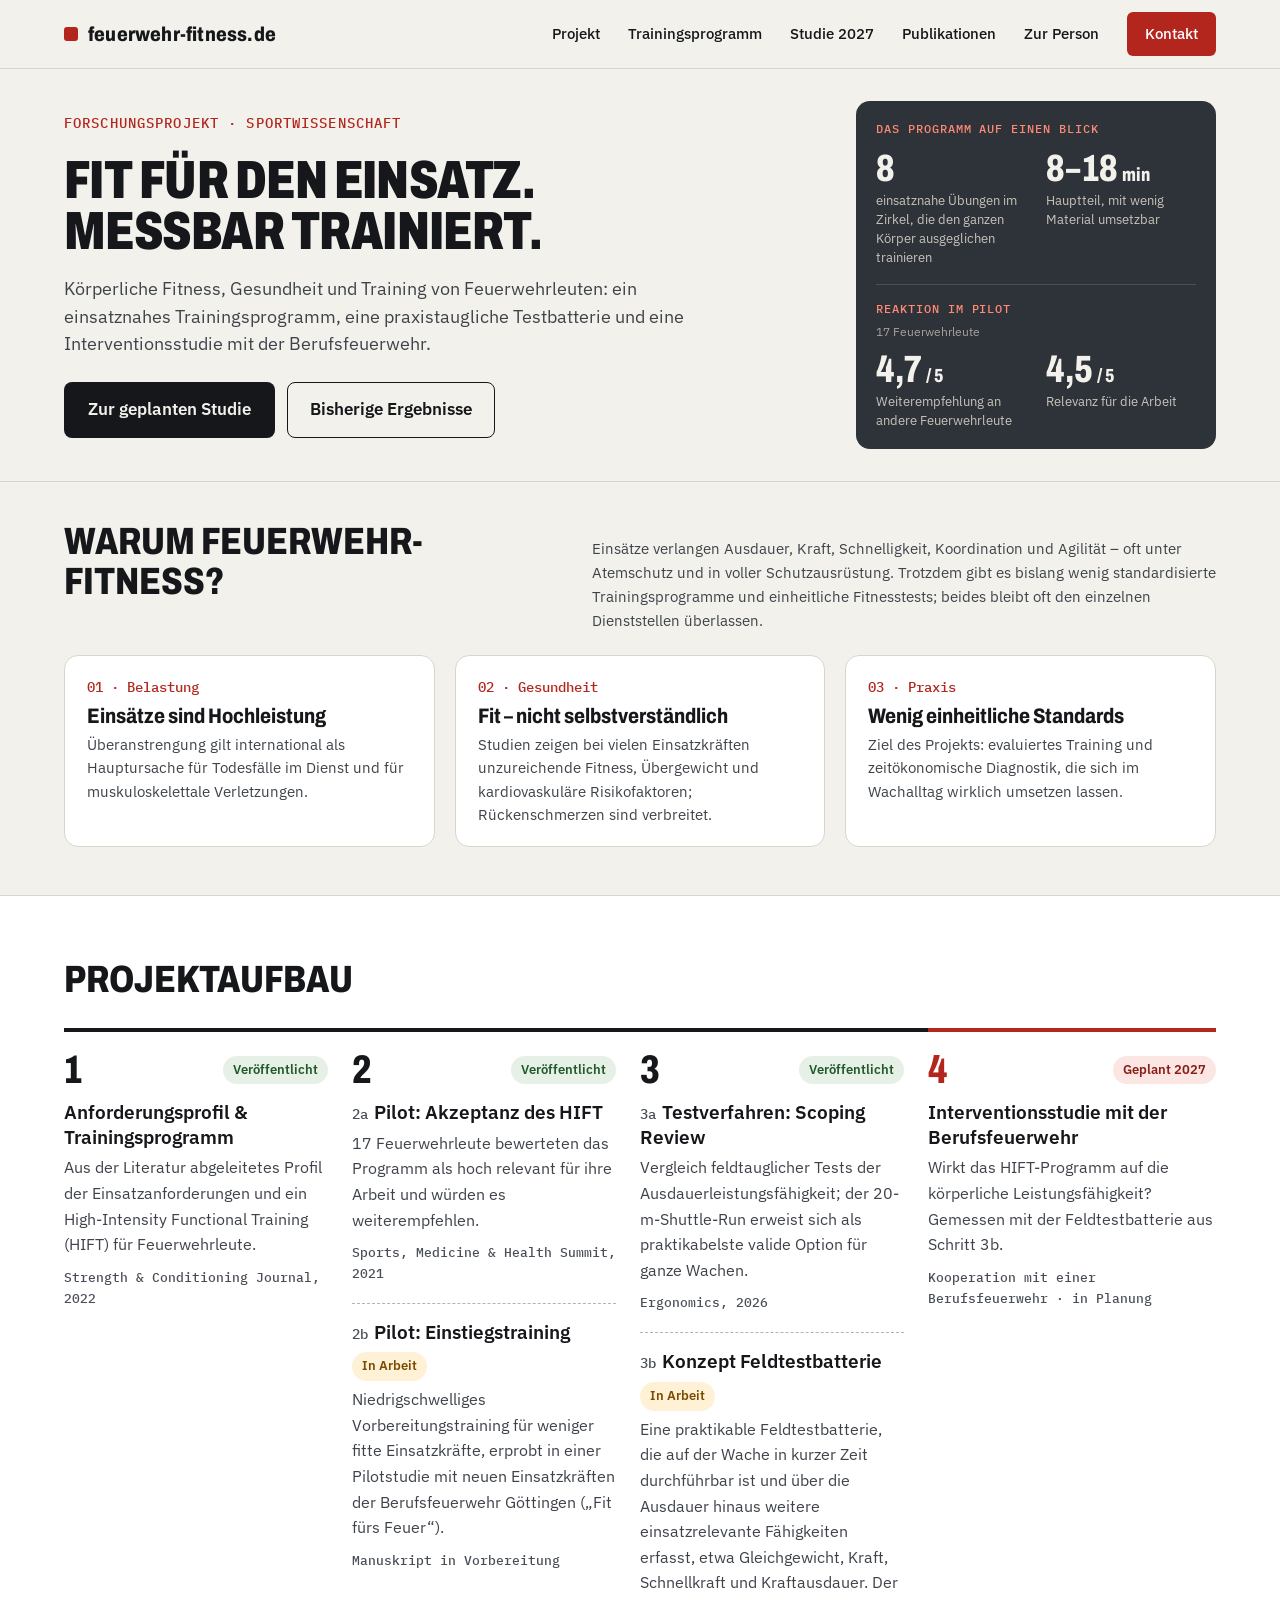
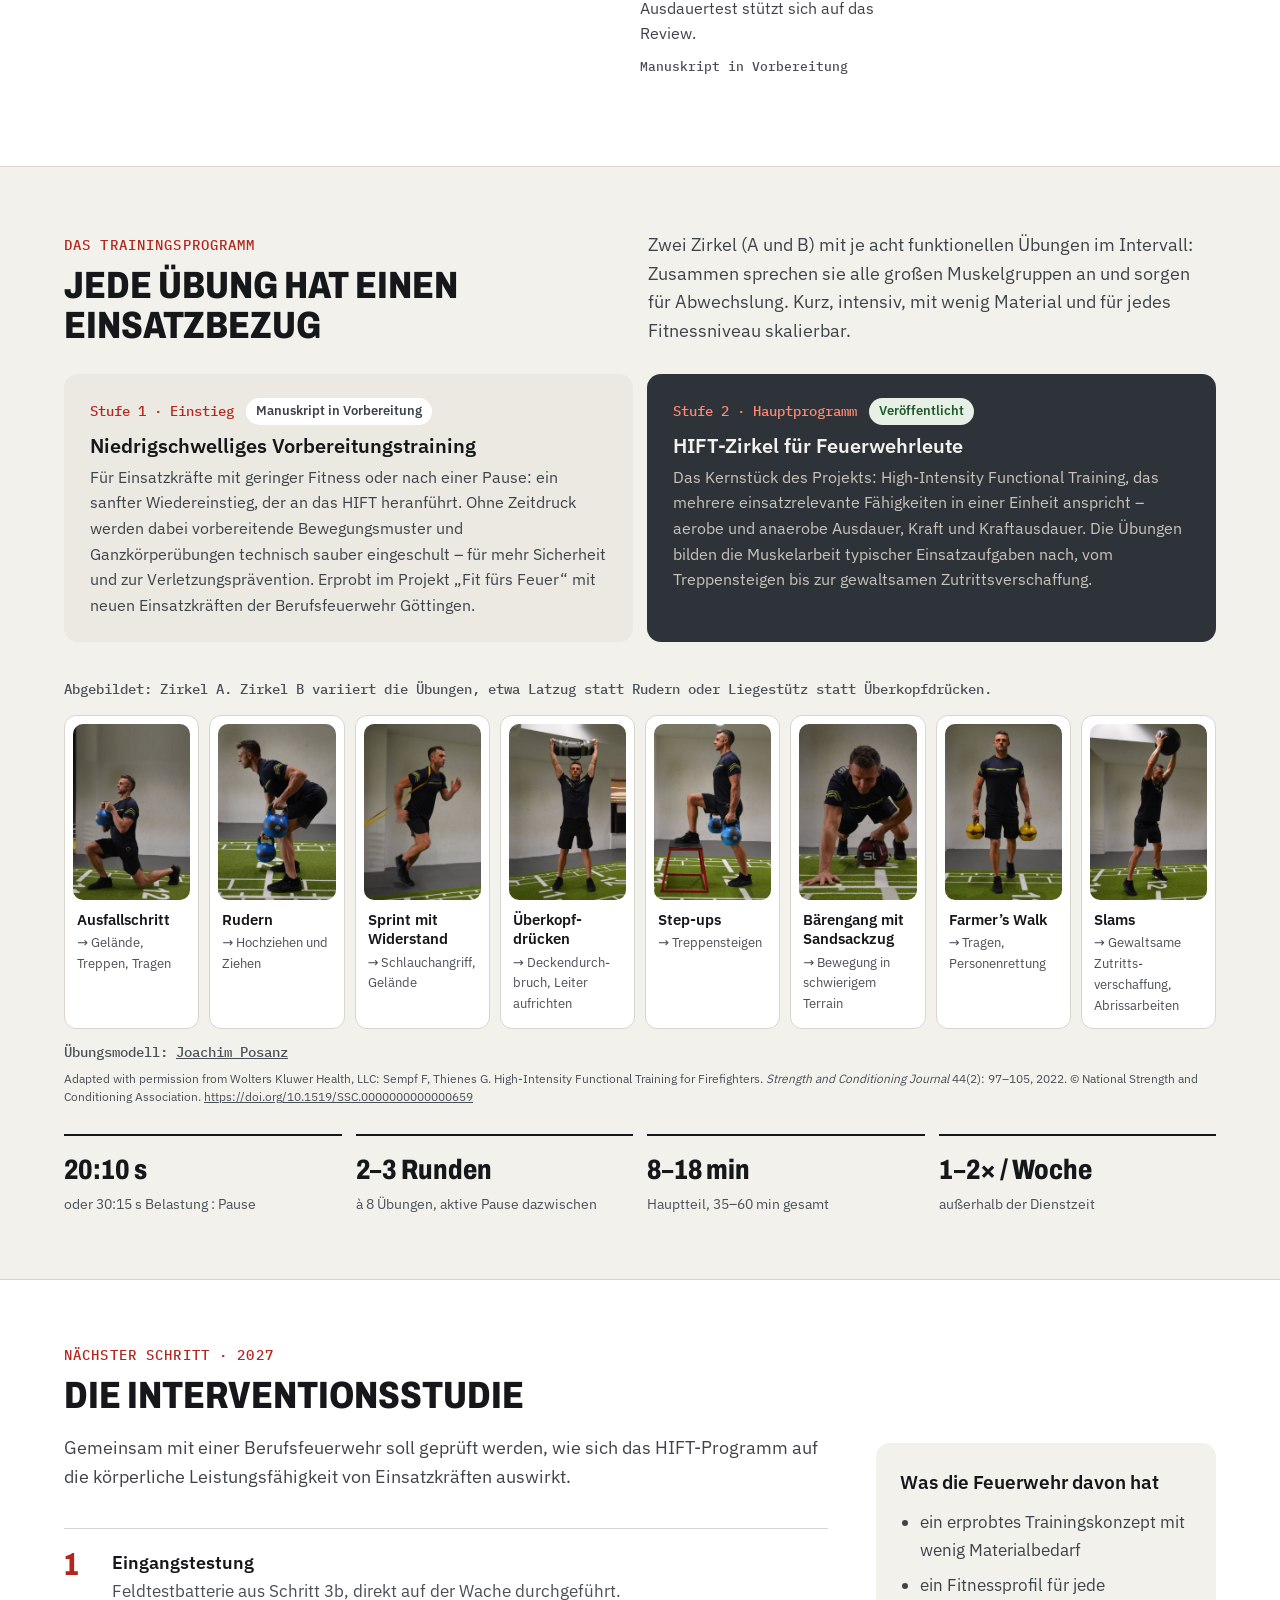
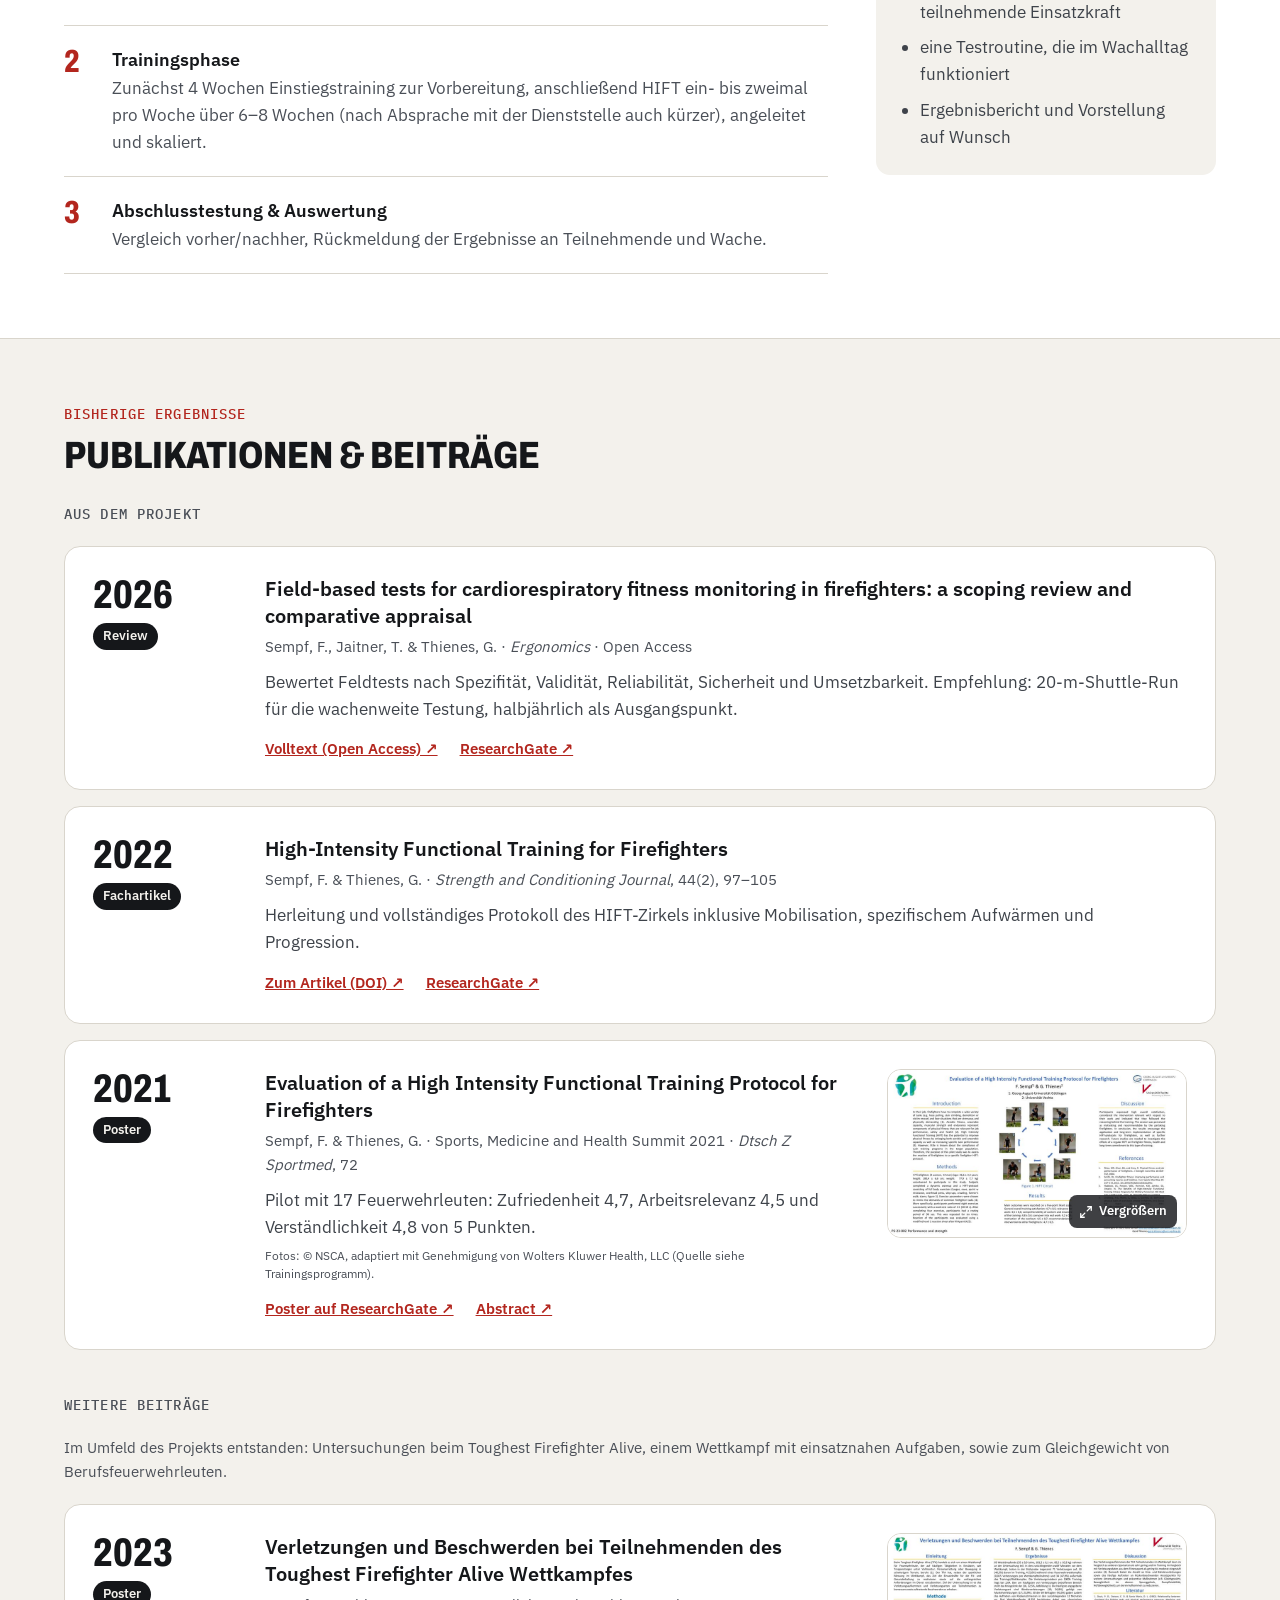
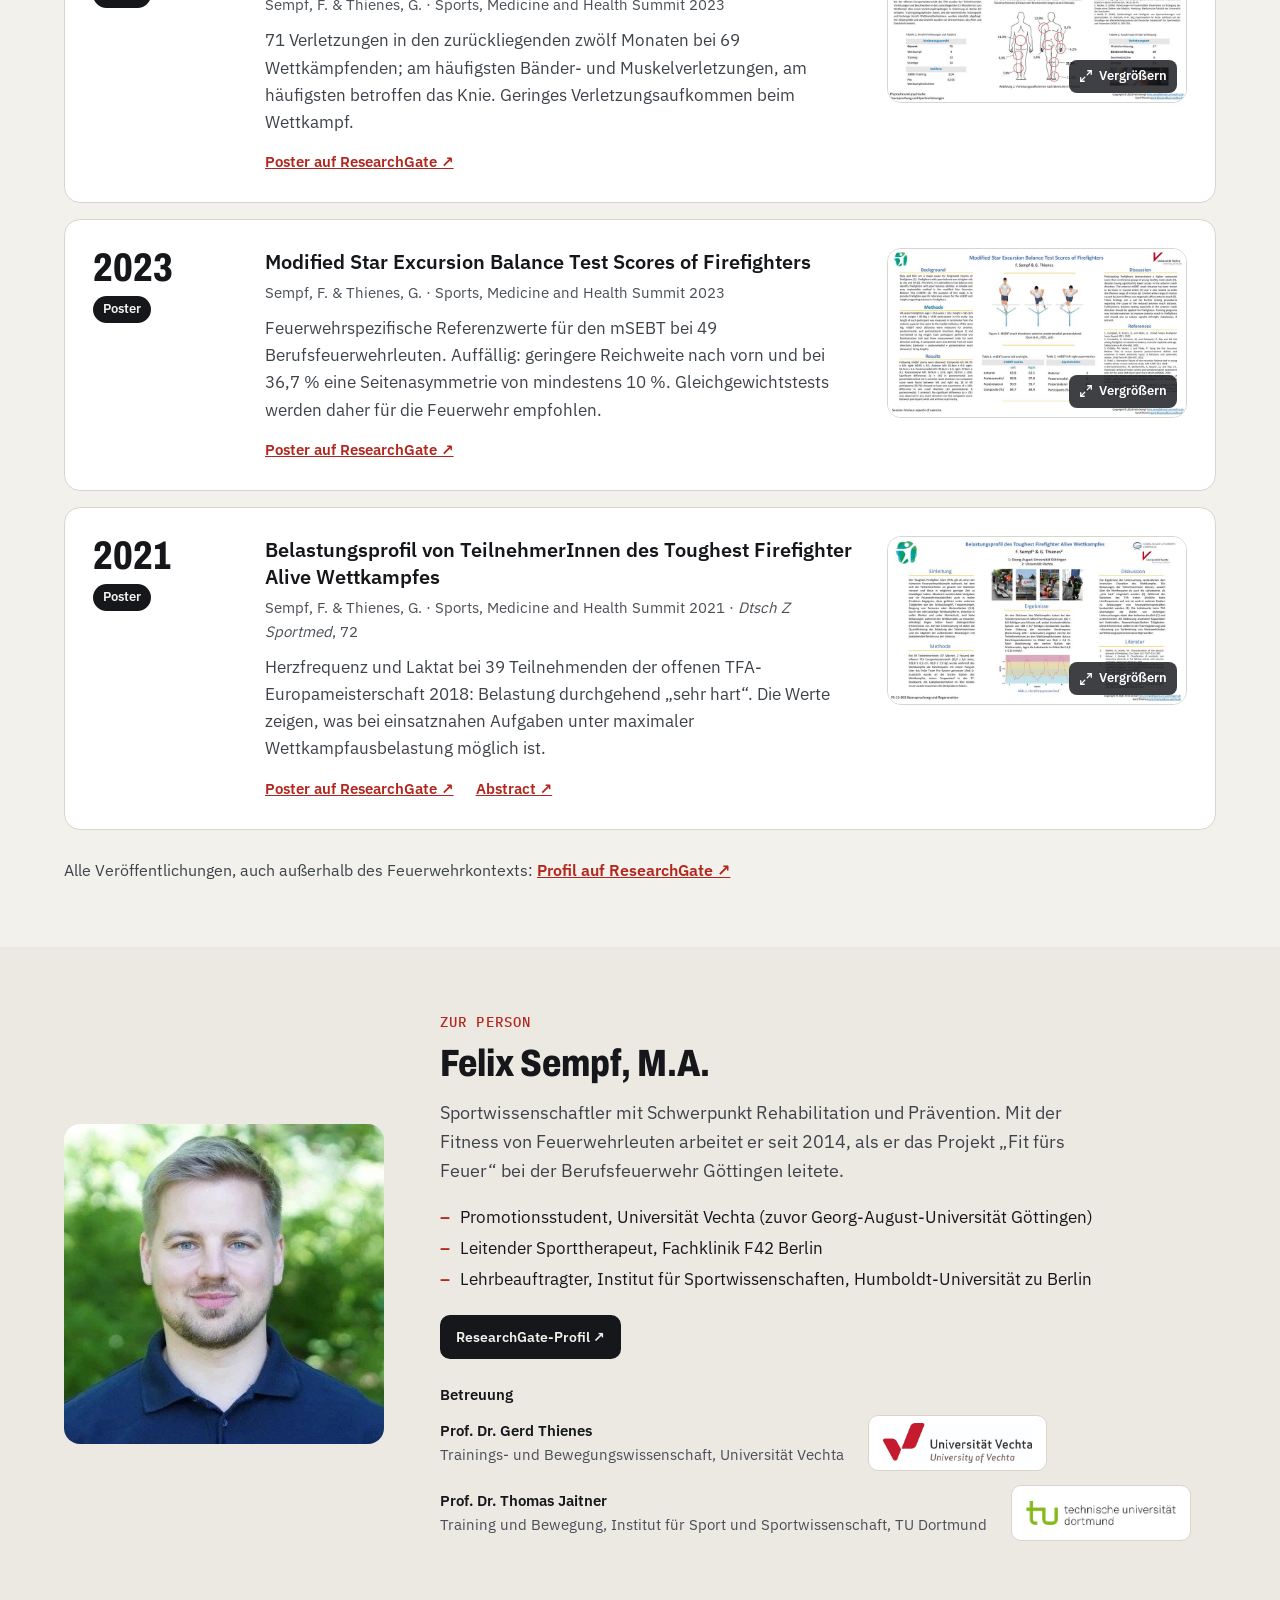
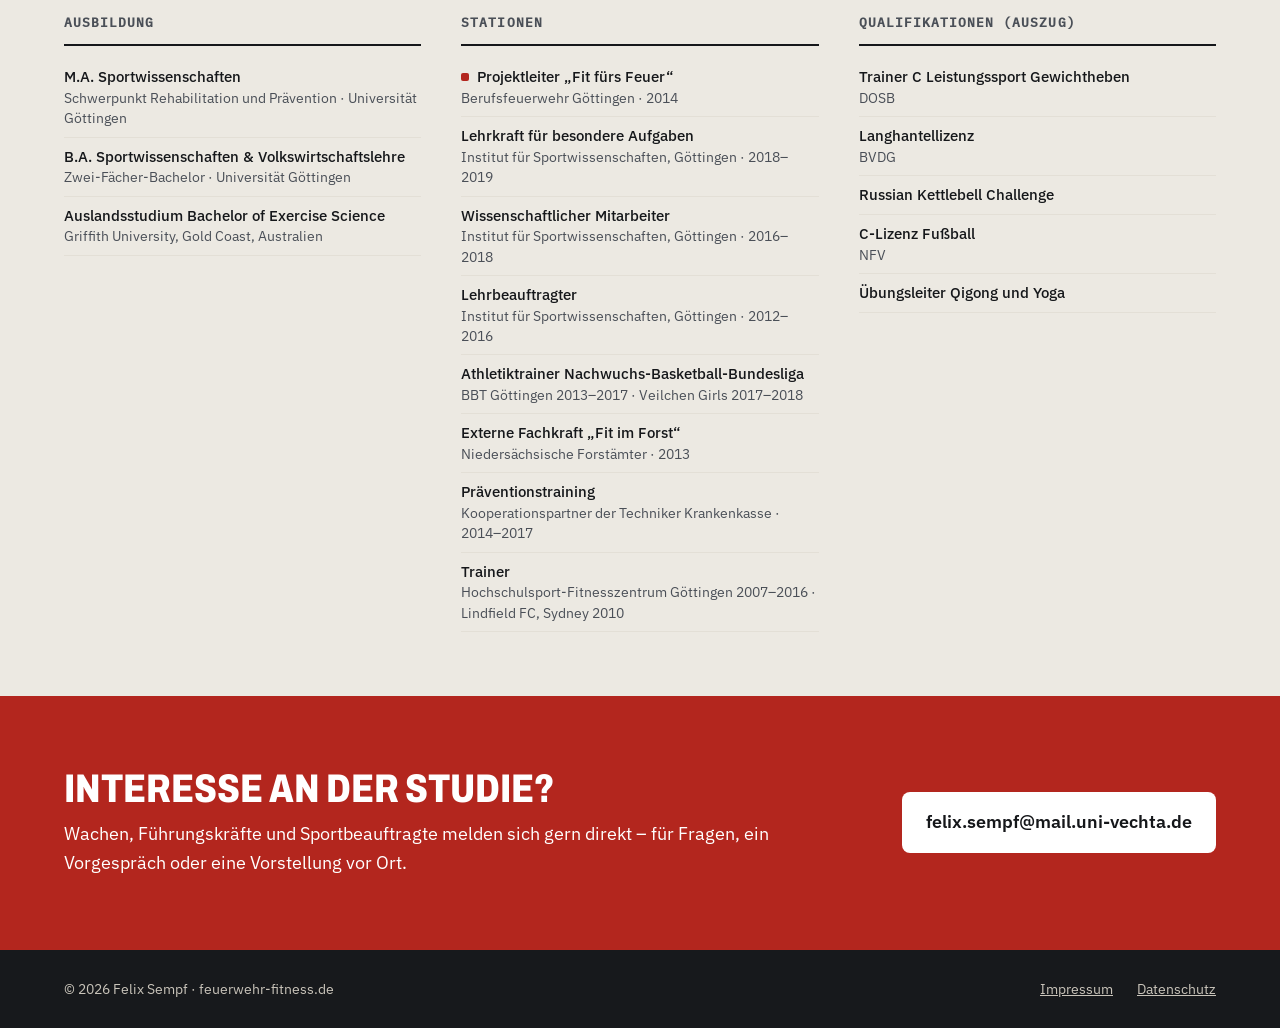
==== commit f4e70454: "Kontakt wieder über felix.sempf@mail.uni-vechta.de (von der Uni freigegeben) Co-Authored-By: Claude " ====
--- a/index.html
+++ b/index.html
@@ -390,7 +390,7 @@
 <h2 class="s-de22bb" style="margin: 0 0 10px; font-family: 'Archivo', sans-serif; font-stretch: 80%; font-weight: 800; font-size: 40px; line-height: 1.05; text-transform: uppercase">Interesse an der Studie?</h2>
 <p class="s-276eb2" style="margin: 0; font-size: 18px">Wachen, Führungskräfte und Sportbeauftragte melden sich gern direkt – für Fragen, ein Vorgespräch oder eine Vorstellung vor Ort.</p>
 </div>
-<a class="s-276eb2" href="mailto:kontakt@feuerwehr-fitness.de" style="display: inline-block; background: #FFFFFF; color: #15171A; text-decoration: none; font-weight: 600; font-size: 18px; padding: 16px 24px; border-radius: 8px; max-width: 100%; box-sizing: border-box; overflow-wrap: anywhere">kontakt@feuerwehr-fitness.de</a>
+<a class="s-276eb2" href="mailto:felix.sempf@mail.uni-vechta.de" style="display: inline-block; background: #FFFFFF; color: #15171A; text-decoration: none; font-weight: 600; font-size: 18px; padding: 16px 24px; border-radius: 8px; max-width: 100%; box-sizing: border-box; overflow-wrap: anywhere">felix.sempf@mail.uni-vechta.de</a>
 </div>
 </section>
 
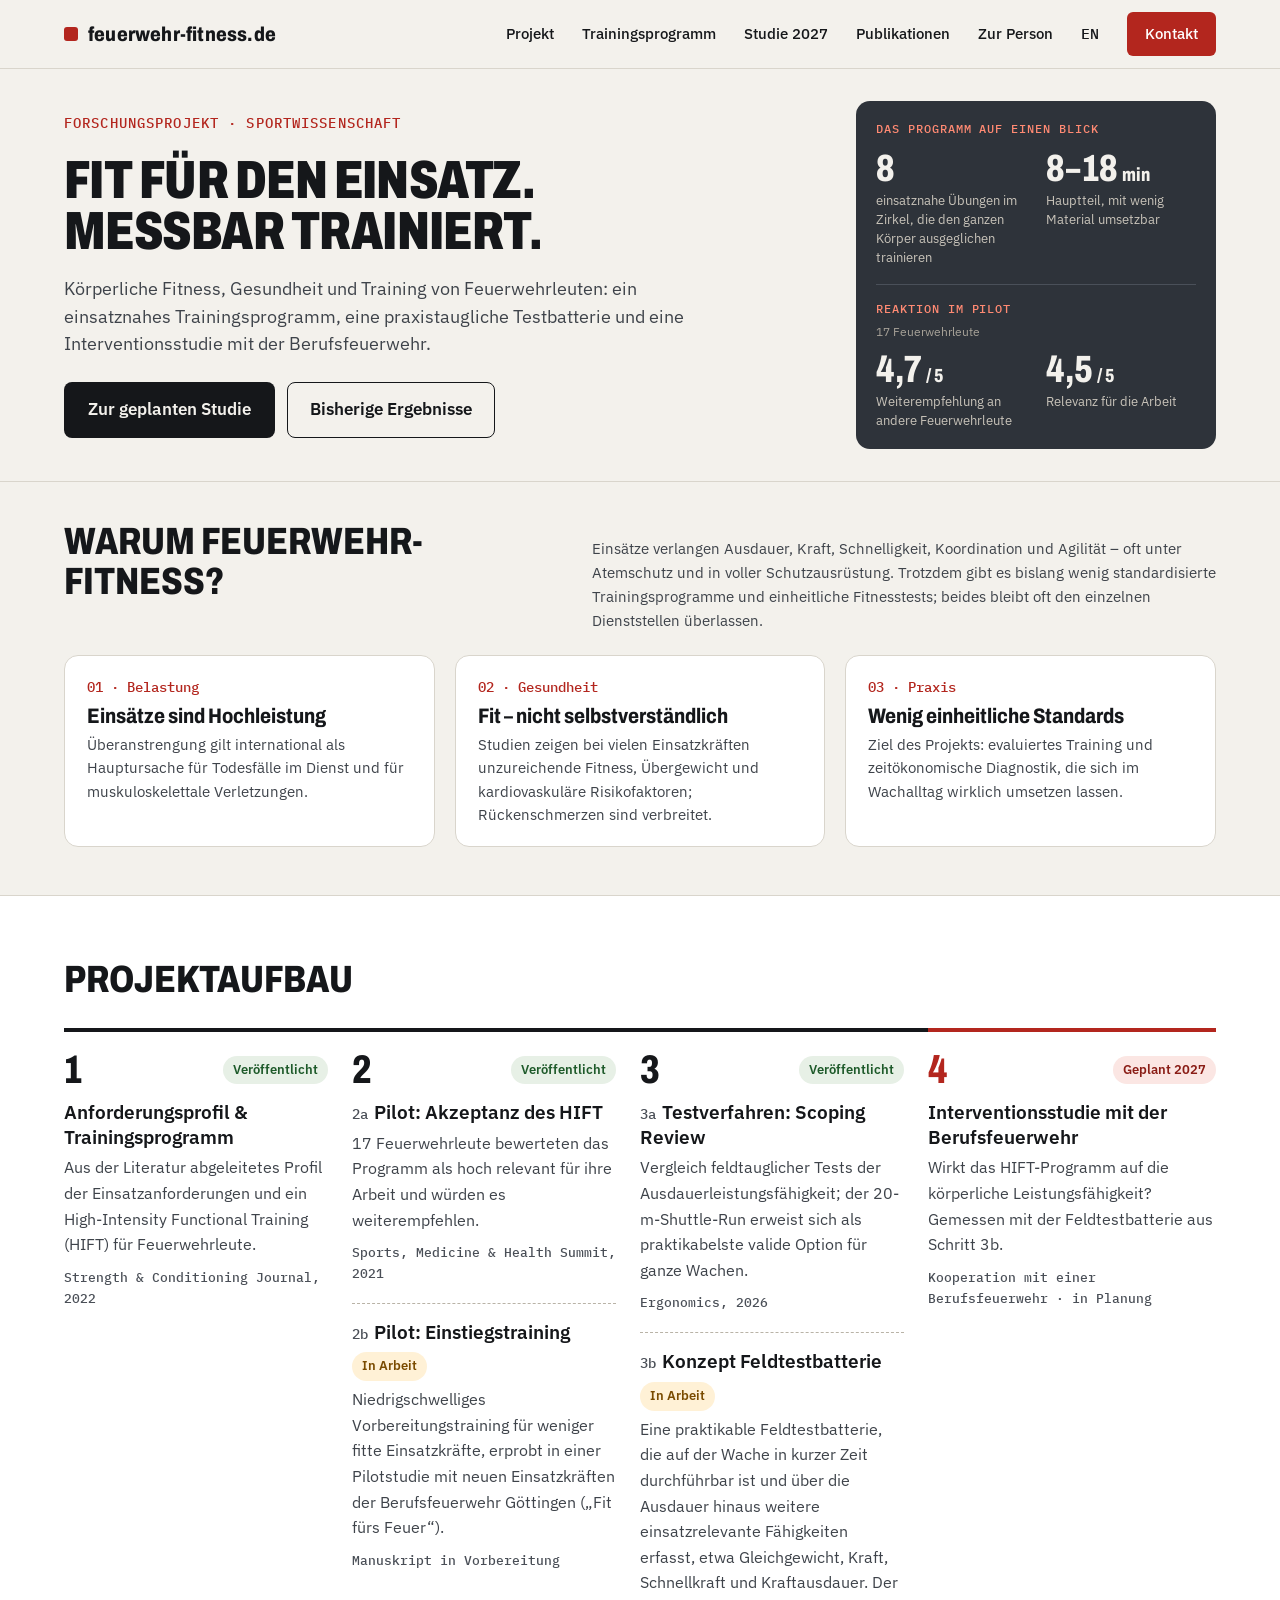
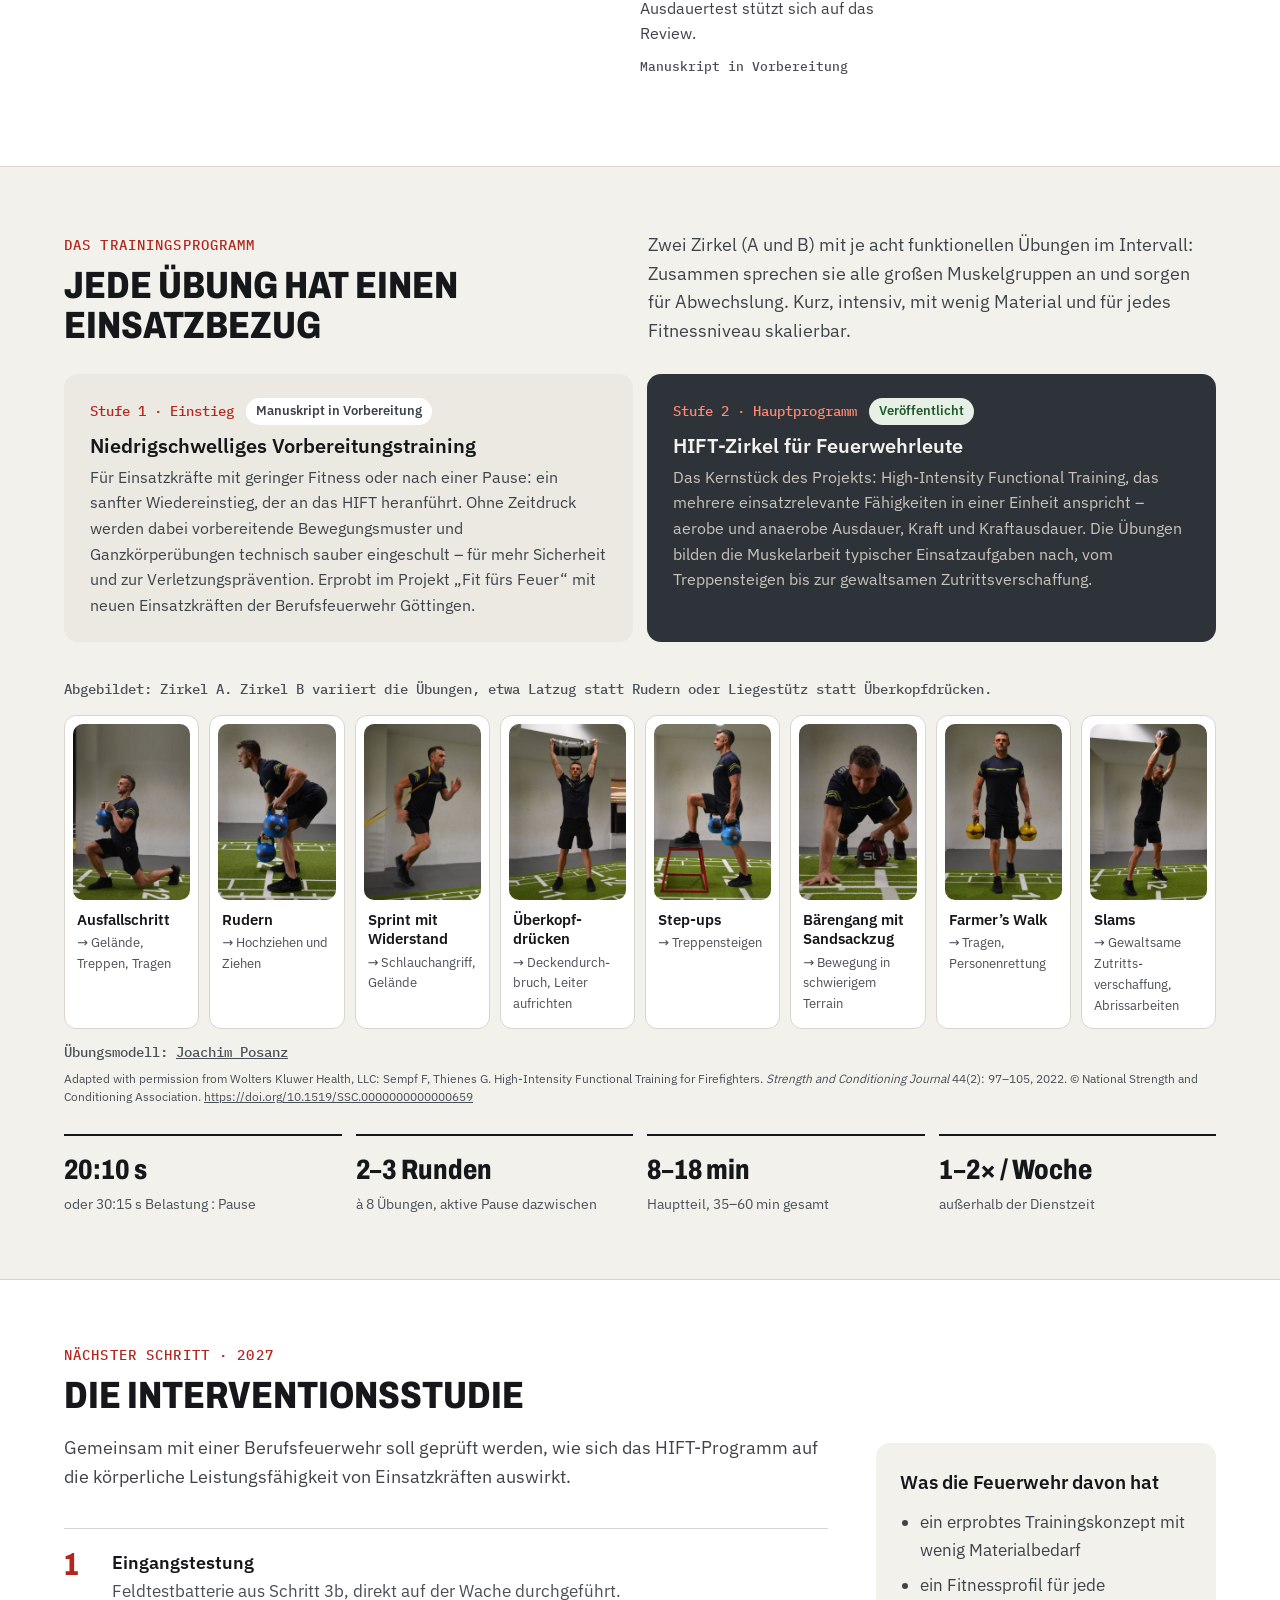
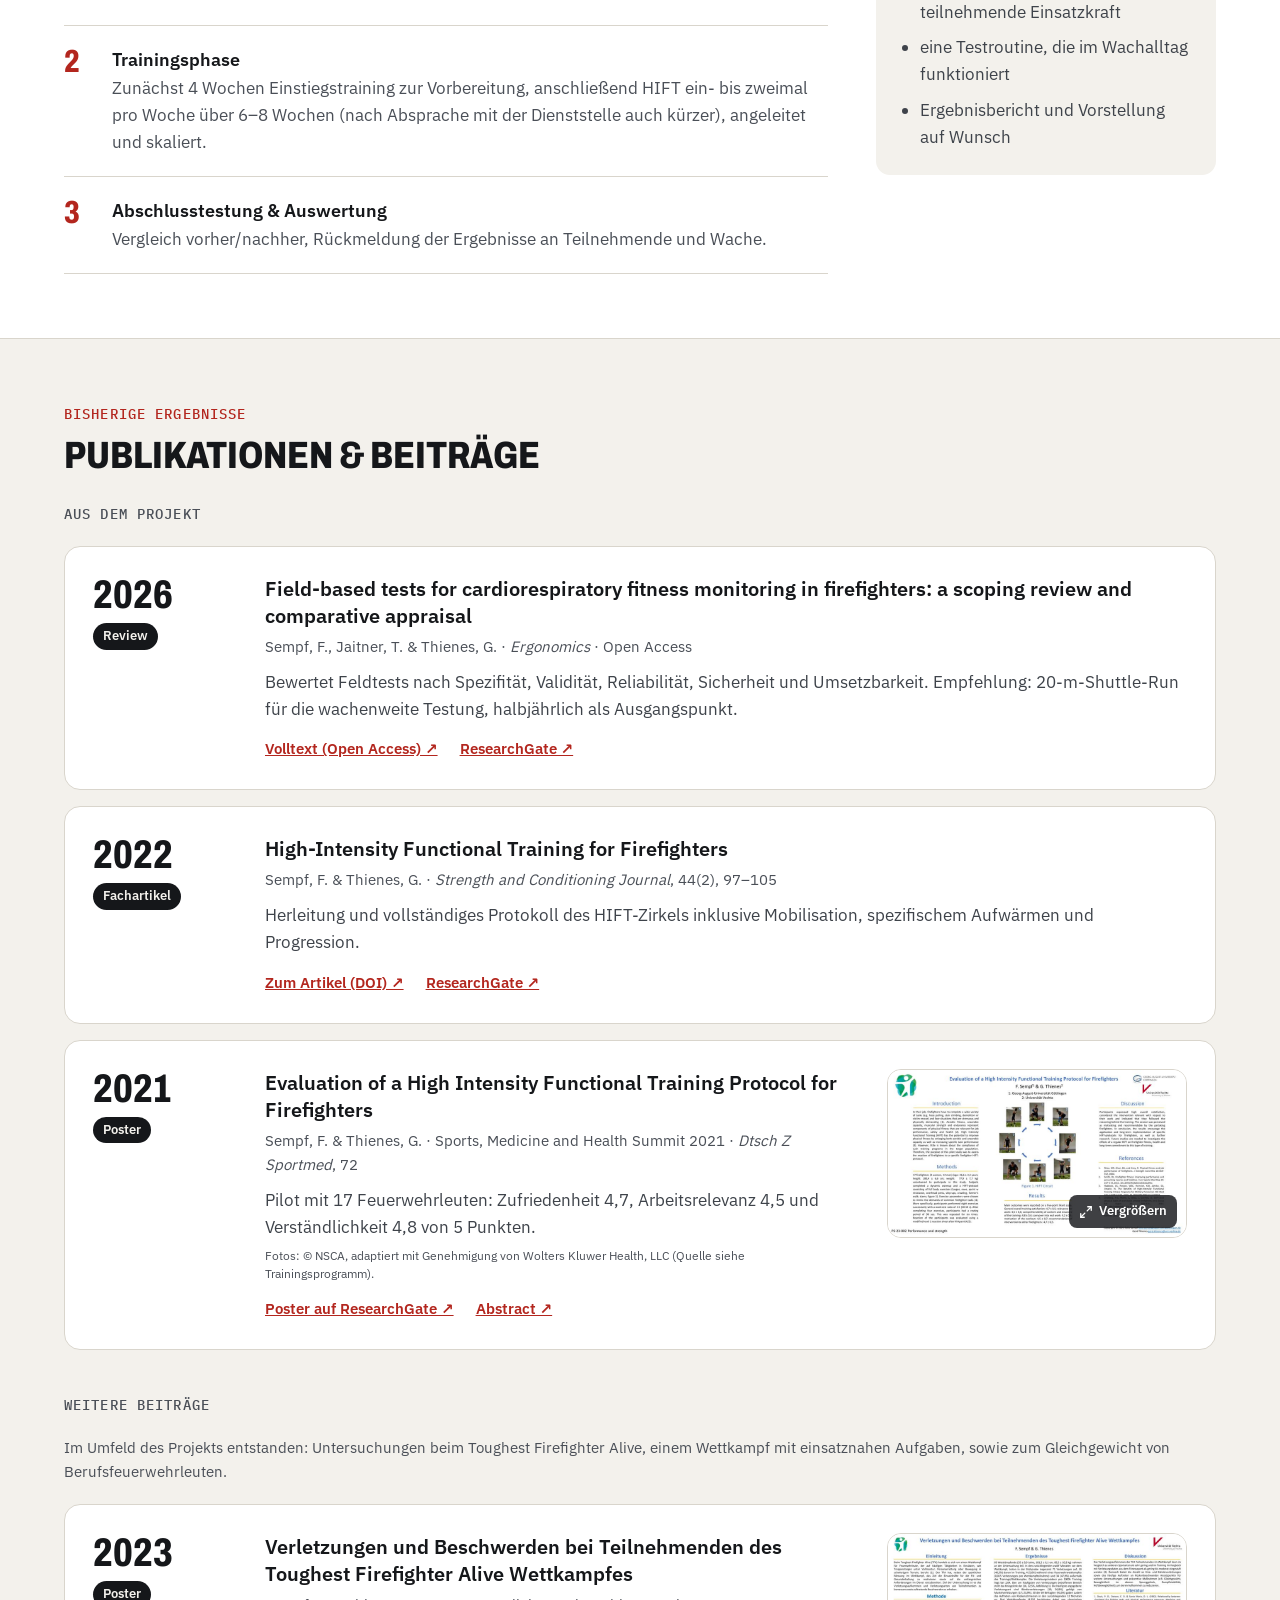
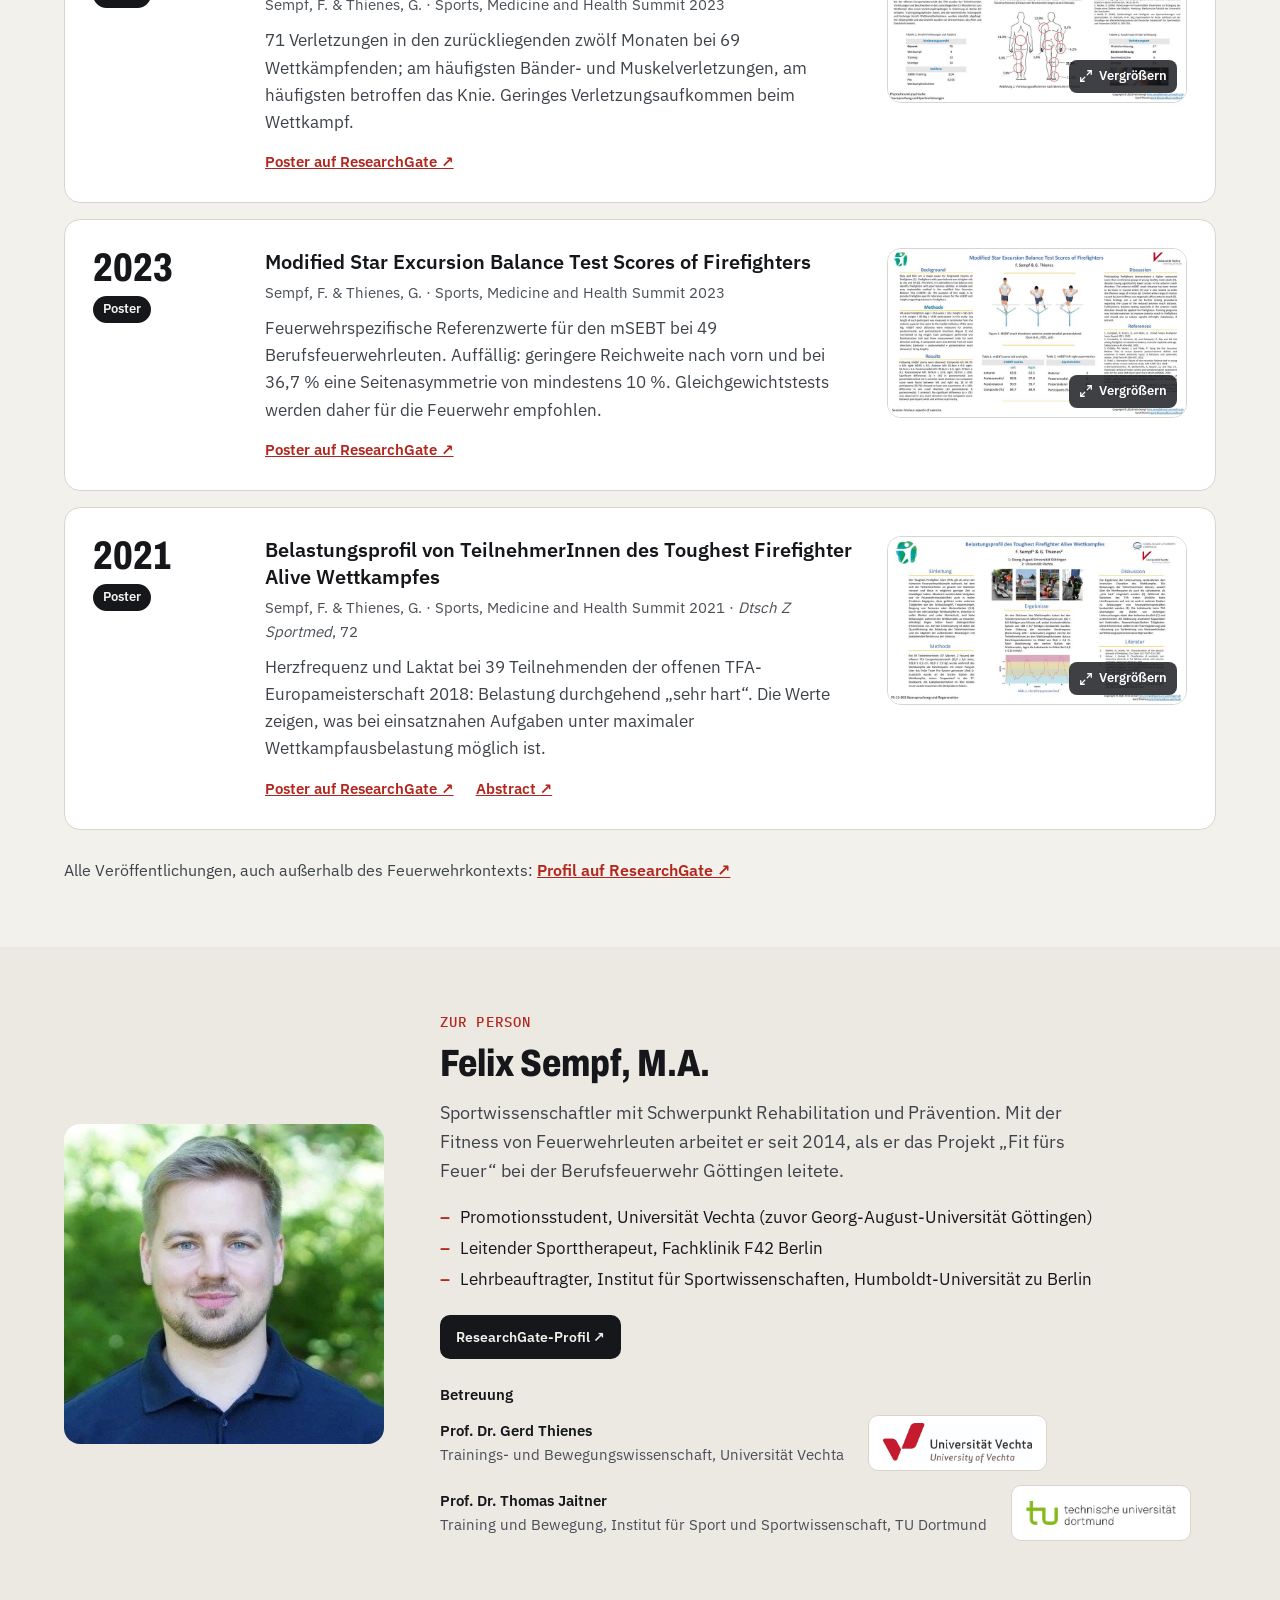
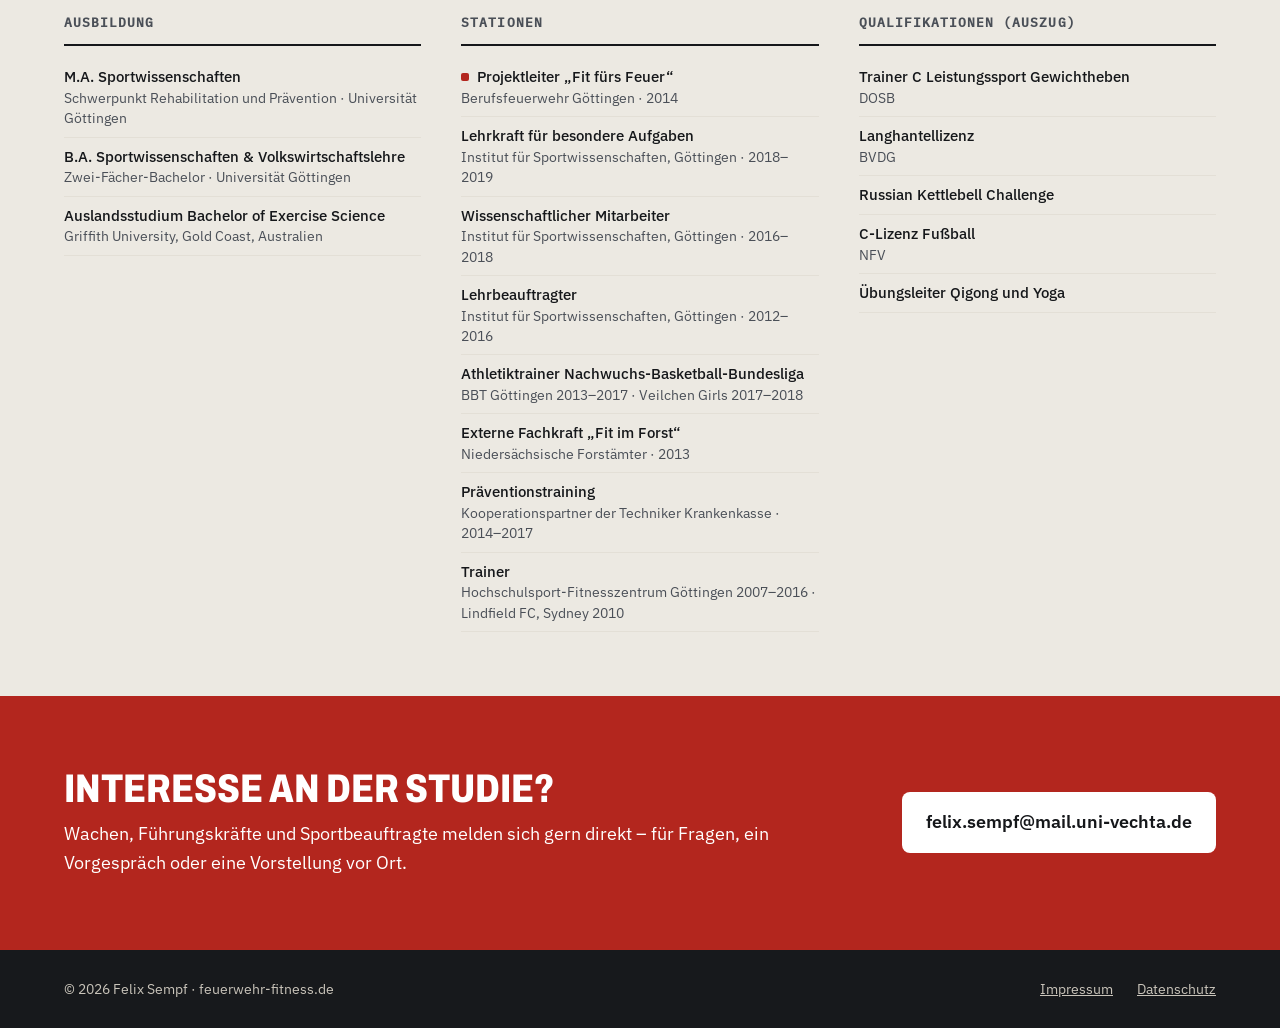
==== commit 32cf4842: "Livegang: englische Fassung, Sprachumschalter, Indexierung erlaubt, Domain - englische Fassung (en/)" ====
--- a/index.html
+++ b/index.html
@@ -3,12 +3,15 @@
 <head>
 <meta charset="utf-8">
 <meta name="viewport" content="width=device-width, initial-scale=1">
-<meta name="robots" content="noindex, nofollow">
 <title>Feuerwehr-Fitness – Körperliche Fitness, Gesundheit und Training von Feuerwehrleuten</title>
-<meta name="description" content="Promotionsprojekt von Felix Sempf: einsatznahes Trainingsprogramm, praxistaugliche Testbatterie und Interventionsstudie mit einer Berufsfeuerwehr.">
+<meta name="description" content="Forschungsprojekt von Felix Sempf: einsatznahes Trainingsprogramm, praxistaugliche Testbatterie und Interventionsstudie mit einer Berufsfeuerwehr.">
 <link rel="preload" href="assets/fonts/archivo.woff2" as="font" type="font/woff2" crossorigin>
 <link rel="icon" href="assets/img/favicon.svg" type="image/svg+xml">
 <link rel="stylesheet" href="assets/css/style.css">
+<link rel="alternate" hreflang="de" href="https://feuerwehr-fitness.de/">
+<link rel="alternate" hreflang="en" href="https://feuerwehr-fitness.de/en/">
+<link rel="alternate" hreflang="x-default" href="https://feuerwehr-fitness.de/">
+<link rel="canonical" href="https://feuerwehr-fitness.de/">
 </head>
 <body>
 <div class="s-4fcab6" id="seite" style="background: #F3F1EC; color: #15171A; font-family: 'IBM Plex Sans', system-ui, sans-serif; font-size: 17px; line-height: 1.6">
@@ -26,7 +29,7 @@
 <a href="#studie" style="color: #15171A; text-decoration: none; padding: 10px 0">Studie 2027</a>
 <a href="#publikationen" style="color: #15171A; text-decoration: none; padding: 10px 0">Publikationen</a>
 <a href="#person" style="color: #15171A; text-decoration: none; padding: 10px 0">Zur Person</a>
-<a href="#kontakt" style="color: #FFFFFF; background: #B3261E; text-decoration: none; padding: 10px 18px; border-radius: 6px">Kontakt</a>
+<a class="lang-switch" href="en/" hreflang="en" lang="en" style="color: #15171A; text-decoration: none; padding: 10px 0; font-family: 'IBM Plex Mono', monospace">EN</a><a href="#kontakt" style="color: #FFFFFF; background: #B3261E; text-decoration: none; padding: 10px 18px; border-radius: 6px">Kontakt</a>
 </div>
 </nav>
 </header>
--- a/assets/css/style.css
+++ b/assets/css/style.css
@@ -25,5 +25,3 @@
 .pub-cb,.pub-toggle{display:none}
 @media (max-width:600px){.pub{padding:18px !important;gap:8px !important}.pub-year{flex:0 0 100% !important;display:flex;align-items:center;gap:10px}.pub-year>div:first-child{font-size:20px !important}.pub-year>div:nth-child(2){margin-top:0 !important}.pub-body{flex-basis:100% !important}.pub-body h3{font-size:17px !important}.pub-desc,.pub-poster{display:none !important}.pub:has(.pub-cb:checked) .pub-desc{display:block !important;margin-bottom:10px !important}.pub:has(.pub-cb:checked) .pub-poster{display:block !important;max-width:100% !important}.pub-cb{position:absolute;opacity:0;width:1px;height:1px}.pub-toggle{display:inline-flex;align-items:center;min-height:44px;margin-top:4px;font-size:15px;font-weight:600;color:#B3261E;cursor:pointer}.pub-toggle::after{content:"Mehr anzeigen \25BE"}.pub:has(.pub-cb:checked) .pub-toggle::after{content:"Weniger anzeigen \25B4"}.pub-cb:focus-visible+.pub-toggle{outline:3px solid #B3261E;outline-offset:3px}}
 @media (max-width:600px){.ex-grid{gap:10px !important;grid-template-columns:repeat(2,minmax(0,1fr))}.ex-card{padding:8px !important;gap:10px !important;border-radius:12px !important}.ex-text{padding:0 4px 4px !important}.ex-name{font-size:15px}.ex-task{font-size:13px}}
-/* Sprachumschalter: bis zum Livegang ausgeblendet */
-.lang-switch{display:none !important}
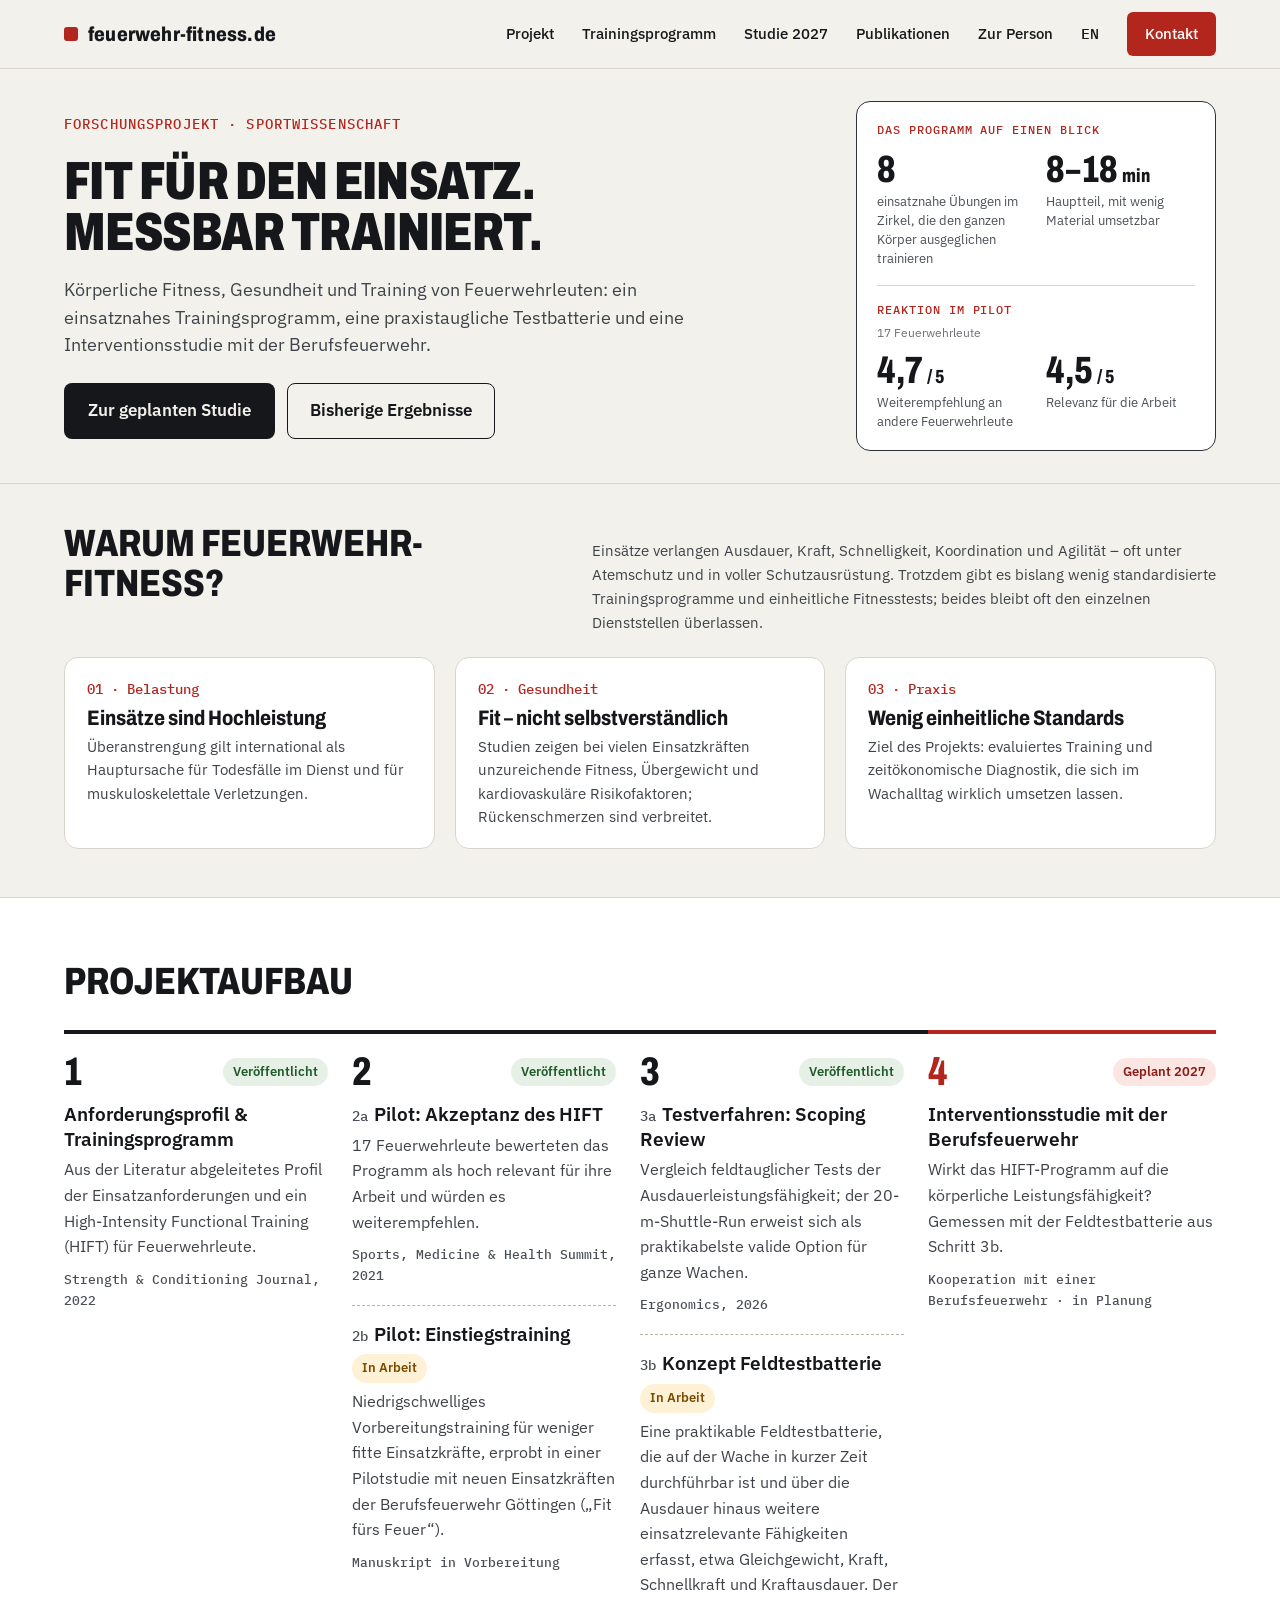
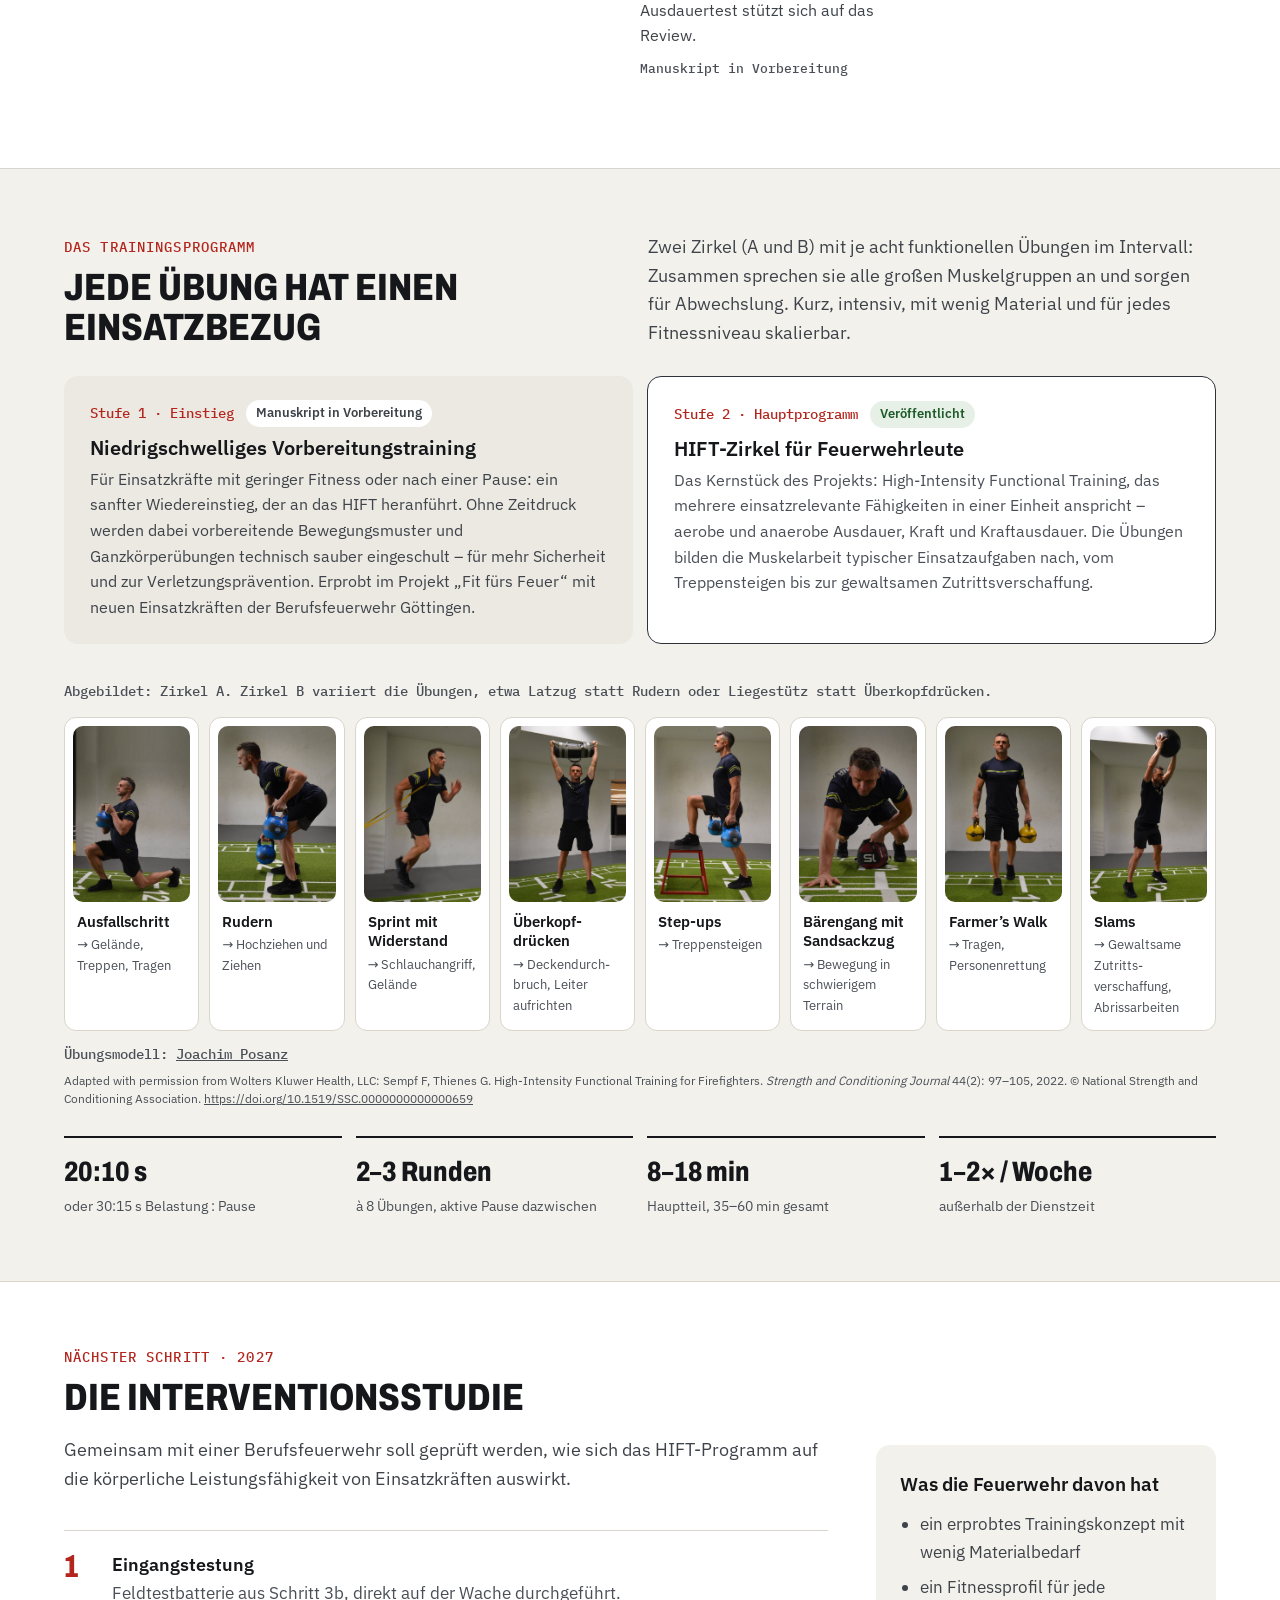
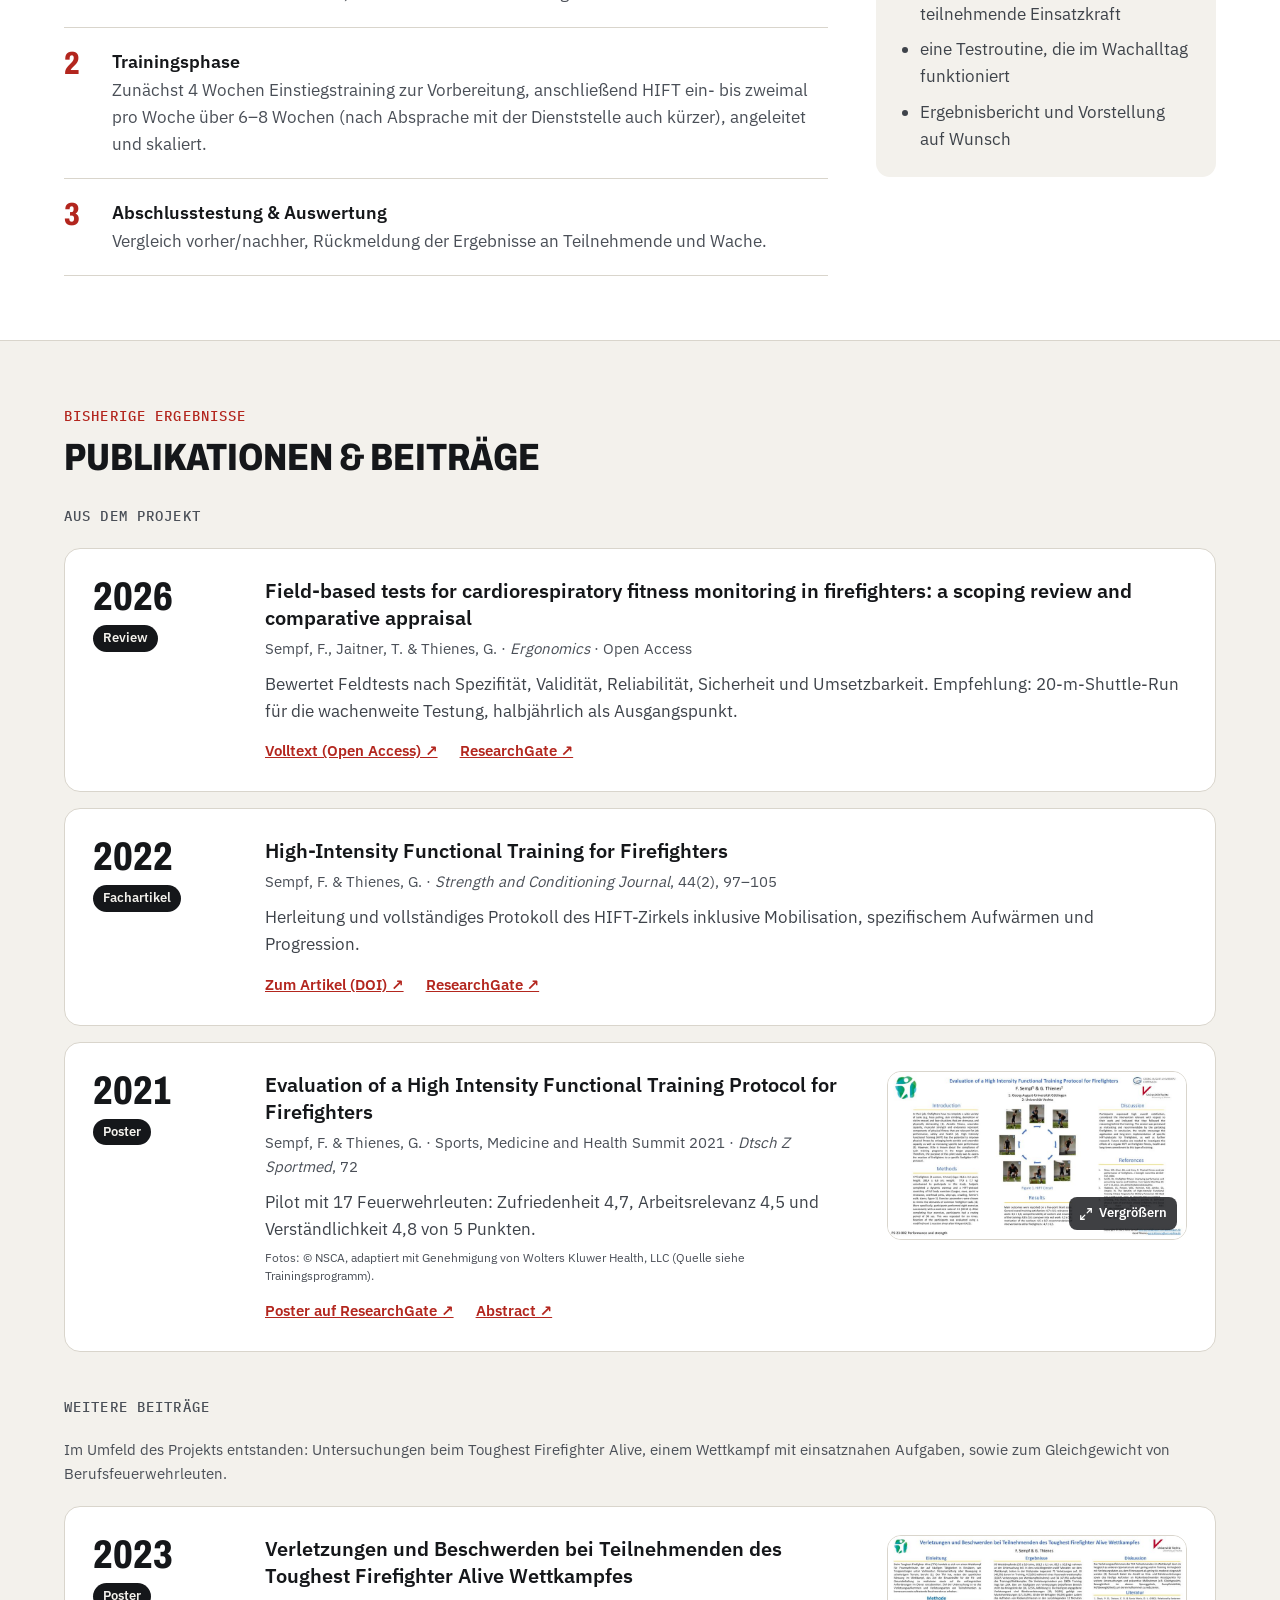
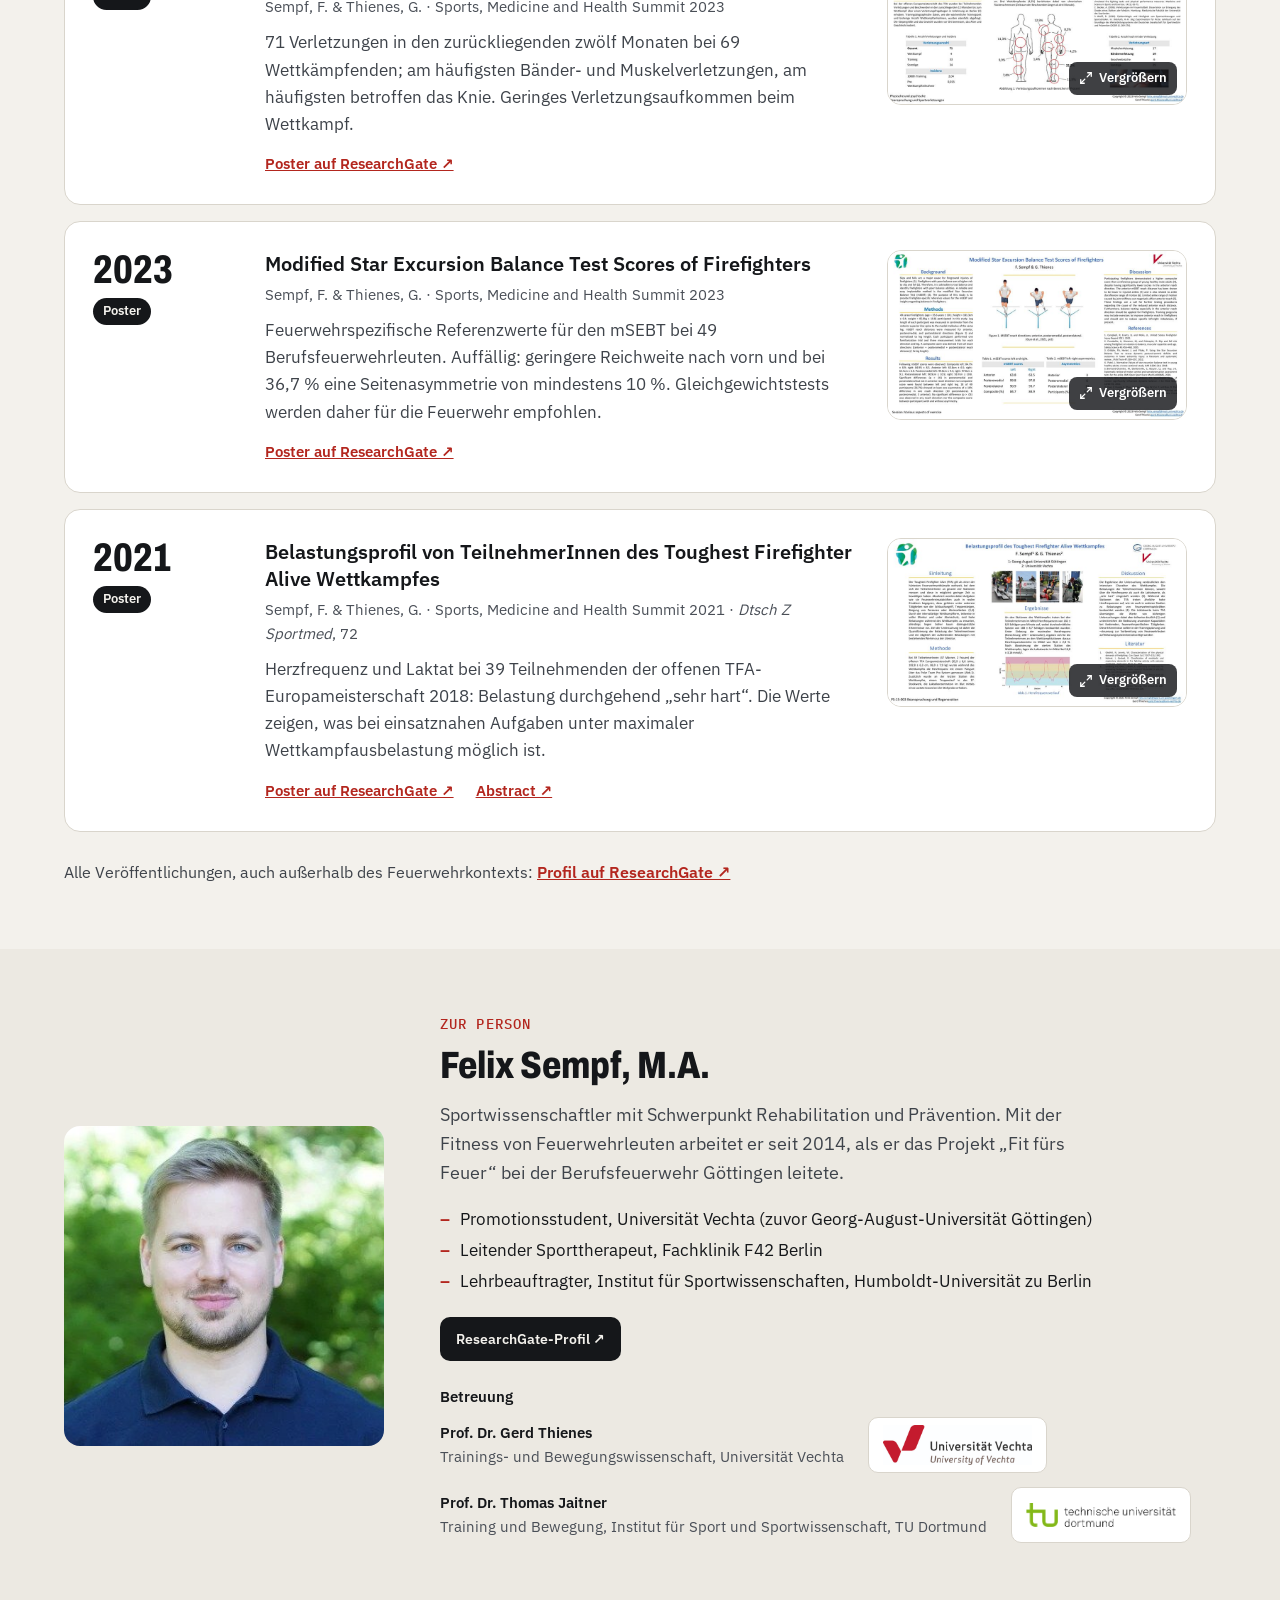
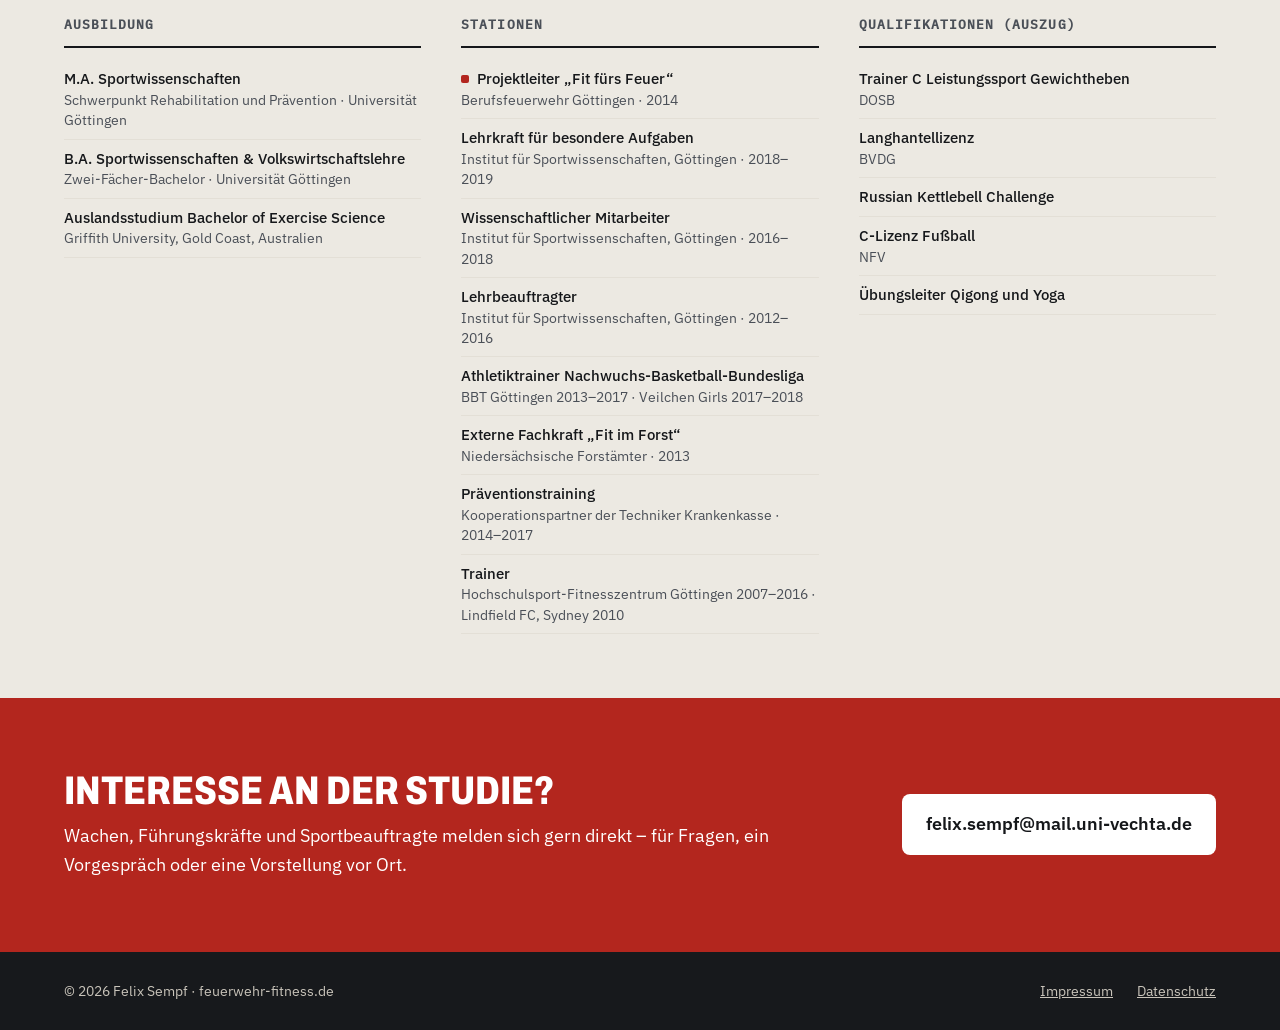
==== commit e440382c: "Startkachel und Stufe 2: weiß mit feiner dunkler Kontur statt Anthrazit-Fläche Co-Authored-By: Claud" ====
--- a/index.html
+++ b/index.html
@@ -45,18 +45,18 @@
 <a href="#publikationen" style="display: inline-block; border: 1.5px solid #15171A; color: #15171A; text-decoration: none; font-weight: 600; padding: 12.5px 22px; border-radius: 8px">Bisherige Ergebnisse</a>
 </div>
 </div>
-<div class="hero-card s-92d5cf s-7fd512 s-e725d4" style="flex: 1 1 340px; min-width: 0; background: #2E333A; color: #F3F1EC; border-radius: 16px; padding: 28px; box-sizing: border-box">
-<p class="s-791bff" style="margin: 0 0 18px; font-family: 'IBM Plex Mono', monospace; font-size: 13px; letter-spacing: 0.08em; text-transform: uppercase; color: #FF8A73">Das Programm auf einen Blick</p>
+<div class="hero-card s-92d5cf s-7fd512 s-e725d4" style="flex: 1 1 340px; min-width: 0; background: #FFFFFF; color: #15171A; border: 1.5px solid #2E333A; border-radius: 16px; padding: 28px; box-sizing: border-box">
+<p class="s-791bff" style="margin: 0 0 18px; font-family: 'IBM Plex Mono', monospace; font-size: 13px; letter-spacing: 0.08em; text-transform: uppercase; color: #B3261E">Das Programm auf einen Blick</p>
 <div class="s-57b8ab" style="display: grid; grid-template-columns: repeat(2, minmax(0, 1fr)); gap: 24px 20px">
-<div style="min-width: 0"><div class="hero-num" style="font-family: 'Archivo', sans-serif; font-stretch: 75%; font-weight: 800; font-size: clamp(36px, 10vw, 52px); line-height: 1"><span style="white-space: nowrap">8</span></div><div class="hero-desc" style="font-size: 14px; color: #C9C4BA; margin-top: 6px">einsatznahe Übungen im Zirkel, die den ganzen Körper ausgeglichen trainieren</div></div>
-<div style="min-width: 0"><div class="hero-num" style="font-family: 'Archivo', sans-serif; font-stretch: 75%; font-weight: 800; font-size: clamp(36px, 10vw, 52px); line-height: 1"><span style="white-space: nowrap">8–18</span><span style="font-size: 0.5em; margin-left: 4px; white-space: nowrap">min</span></div><div class="hero-desc" style="font-size: 14px; color: #C9C4BA; margin-top: 6px">Hauptteil, mit wenig Material umsetzbar</div></div>
-</div>
-<div class="s-885560" style="margin-top: 24px; padding-top: 22px; border-top: 1px solid #4A5059">
-<p style="margin: 0 0 4px; font-family: 'IBM Plex Mono', monospace; font-size: 13px; letter-spacing: 0.08em; text-transform: uppercase; color: #FF8A73">Reaktion im Pilot</p>
-<p class="s-15e20e" style="margin: 0 0 16px; font-size: 13px; color: #A8A399">17 Feuerwehrleute</p>
+<div style="min-width: 0"><div class="hero-num" style="font-family: 'Archivo', sans-serif; font-stretch: 75%; font-weight: 800; font-size: clamp(36px, 10vw, 52px); line-height: 1"><span style="white-space: nowrap">8</span></div><div class="hero-desc" style="font-size: 14px; color: #4A4F57; margin-top: 6px">einsatznahe Übungen im Zirkel, die den ganzen Körper ausgeglichen trainieren</div></div>
+<div style="min-width: 0"><div class="hero-num" style="font-family: 'Archivo', sans-serif; font-stretch: 75%; font-weight: 800; font-size: clamp(36px, 10vw, 52px); line-height: 1"><span style="white-space: nowrap">8–18</span><span style="font-size: 0.5em; margin-left: 4px; white-space: nowrap">min</span></div><div class="hero-desc" style="font-size: 14px; color: #4A4F57; margin-top: 6px">Hauptteil, mit wenig Material umsetzbar</div></div>
+</div>
+<div class="s-885560" style="margin-top: 24px; padding-top: 22px; border-top: 1px solid #D9D5CC">
+<p style="margin: 0 0 4px; font-family: 'IBM Plex Mono', monospace; font-size: 13px; letter-spacing: 0.08em; text-transform: uppercase; color: #B3261E">Reaktion im Pilot</p>
+<p class="s-15e20e" style="margin: 0 0 16px; font-size: 13px; color: #6B6F76">17 Feuerwehrleute</p>
 <div class="s-57b8ab" style="display: grid; grid-template-columns: repeat(2, minmax(0, 1fr)); gap: 24px 20px">
-<div style="min-width: 0"><div class="hero-num" style="font-family: 'Archivo', sans-serif; font-stretch: 75%; font-weight: 800; font-size: clamp(36px, 10vw, 52px); line-height: 1"><span style="white-space: nowrap">4,7</span><span style="font-size: 0.5em; margin-left: 4px; white-space: nowrap">/ 5</span></div><div class="hero-desc" style="font-size: 14px; color: #C9C4BA; margin-top: 6px">Weiterempfehlung an andere Feuerwehrleute</div></div>
-<div style="min-width: 0"><div class="hero-num" style="font-family: 'Archivo', sans-serif; font-stretch: 75%; font-weight: 800; font-size: clamp(36px, 10vw, 52px); line-height: 1"><span style="white-space: nowrap">4,5</span><span style="font-size: 0.5em; margin-left: 4px; white-space: nowrap">/ 5</span></div><div class="hero-desc" style="font-size: 14px; color: #C9C4BA; margin-top: 6px">Relevanz für die Arbeit</div></div>
+<div style="min-width: 0"><div class="hero-num" style="font-family: 'Archivo', sans-serif; font-stretch: 75%; font-weight: 800; font-size: clamp(36px, 10vw, 52px); line-height: 1"><span style="white-space: nowrap">4,7</span><span style="font-size: 0.5em; margin-left: 4px; white-space: nowrap">/ 5</span></div><div class="hero-desc" style="font-size: 14px; color: #4A4F57; margin-top: 6px">Weiterempfehlung an andere Feuerwehrleute</div></div>
+<div style="min-width: 0"><div class="hero-num" style="font-family: 'Archivo', sans-serif; font-stretch: 75%; font-weight: 800; font-size: clamp(36px, 10vw, 52px); line-height: 1"><span style="white-space: nowrap">4,5</span><span style="font-size: 0.5em; margin-left: 4px; white-space: nowrap">/ 5</span></div><div class="hero-desc" style="font-size: 14px; color: #4A4F57; margin-top: 6px">Relevanz für die Arbeit</div></div>
 </div>
 </div>
 </div>
@@ -148,10 +148,10 @@
 <h3 class="s-e23c64" style="margin: 0 0 6px; font-size: 20px; line-height: 1.3">Niedrigschwelliges Vorbereitungstraining</h3>
 <p style="margin: 0; color: #3E434A; font-size: 16px">Für Einsatzkräfte mit geringer Fitness oder nach einer Pause: ein sanfter Wiedereinstieg, der an das HIFT heranführt. Ohne Zeitdruck werden dabei vorbereitende Bewegungsmuster und Ganzkörperübungen technisch sauber eingeschult – für mehr Sicherheit und zur Verletzungsprävention. Erprobt im Projekt „Fit fürs Feuer“ mit neuen Einsatzkräften der Berufsfeuerwehr Göttingen.</p>
 </div>
-<div style="flex: 1 1 380px; background: #2E333A; color: #F3F1EC; border-radius: 14px; padding: 24px 26px">
-<div style="display: flex; flex-wrap: wrap; gap: 8px 12px; align-items: center; margin-bottom: 8px"><span style="font-family: 'IBM Plex Mono', monospace; font-size: 14px; color: #FF8A73">Stufe 2 · Hauptprogramm</span><span style="font-size: 13px; font-weight: 600; background: #E7F0E6; color: #1E5A2A; padding: 3px 10px; border-radius: 99px">Veröffentlicht</span></div>
+<div style="flex: 1 1 380px; background: #FFFFFF; color: #15171A; border: 1.5px solid #2E333A; border-radius: 14px; padding: 24px 26px">
+<div style="display: flex; flex-wrap: wrap; gap: 8px 12px; align-items: center; margin-bottom: 8px"><span style="font-family: 'IBM Plex Mono', monospace; font-size: 14px; color: #B3261E">Stufe 2 · Hauptprogramm</span><span style="font-size: 13px; font-weight: 600; background: #E7F0E6; color: #1E5A2A; padding: 3px 10px; border-radius: 99px">Veröffentlicht</span></div>
 <h3 class="s-e23c64" style="margin: 0 0 6px; font-size: 20px; line-height: 1.3">HIFT-Zirkel für Feuerwehrleute</h3>
-<p style="margin: 0; color: #C9C4BA; font-size: 16px">Das Kernstück des Projekts: High-Intensity Functional Training, das mehrere einsatzrelevante Fähigkeiten in einer Einheit anspricht – aerobe und anaerobe Ausdauer, Kraft und Kraftausdauer. Die Übungen bilden die Muskelarbeit typischer Einsatzaufgaben nach, vom Treppensteigen bis zur gewaltsamen Zutrittsverschaffung.</p>
+<p style="margin: 0; color: #4A4F57; font-size: 16px">Das Kernstück des Projekts: High-Intensity Functional Training, das mehrere einsatzrelevante Fähigkeiten in einer Einheit anspricht – aerobe und anaerobe Ausdauer, Kraft und Kraftausdauer. Die Übungen bilden die Muskelarbeit typischer Einsatzaufgaben nach, vom Treppensteigen bis zur gewaltsamen Zutrittsverschaffung.</p>
 </div>
 </div>
 <p style="margin: 0 0 14px; font-family: 'IBM Plex Mono', monospace; font-size: 14px; color: #4A4F57">Abgebildet: Zirkel A. Zirkel B variiert die Übungen, etwa Latzug statt Rudern oder Liegestütz statt Überkopfdrücken.</p>
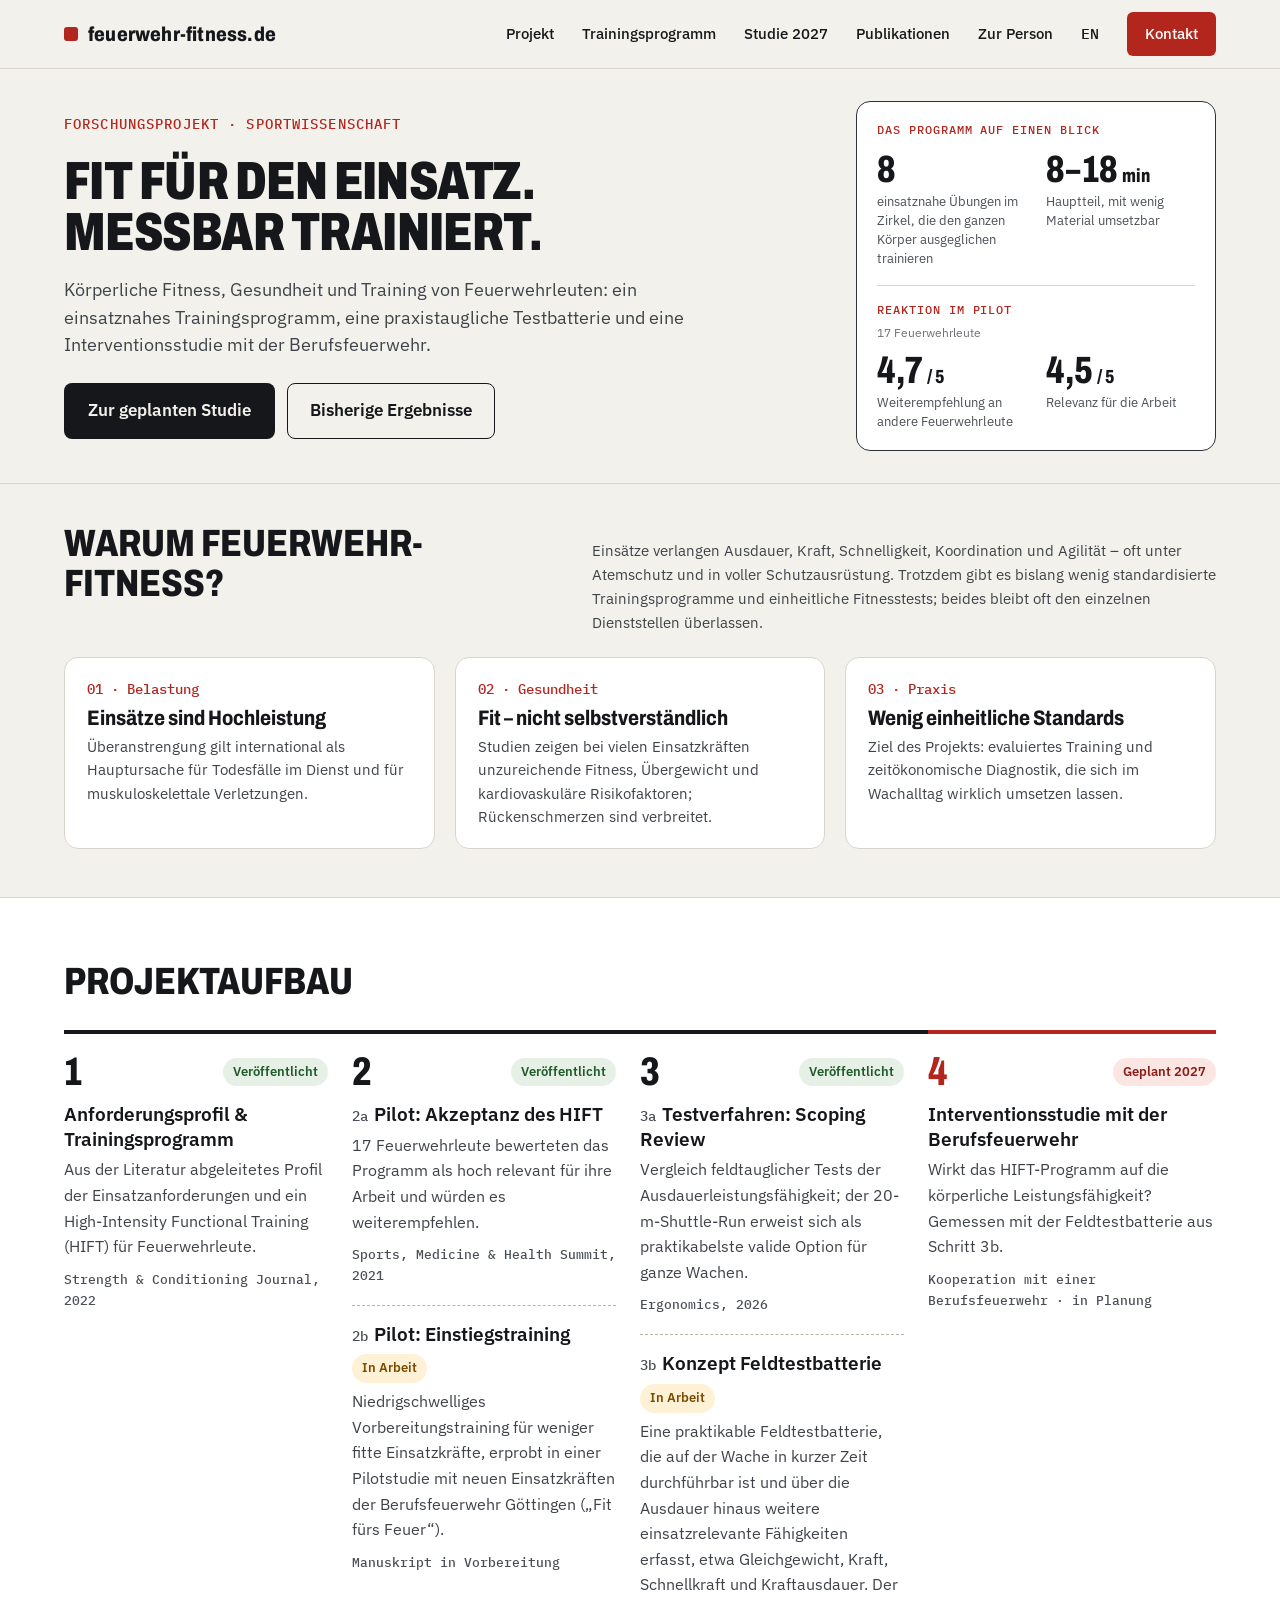
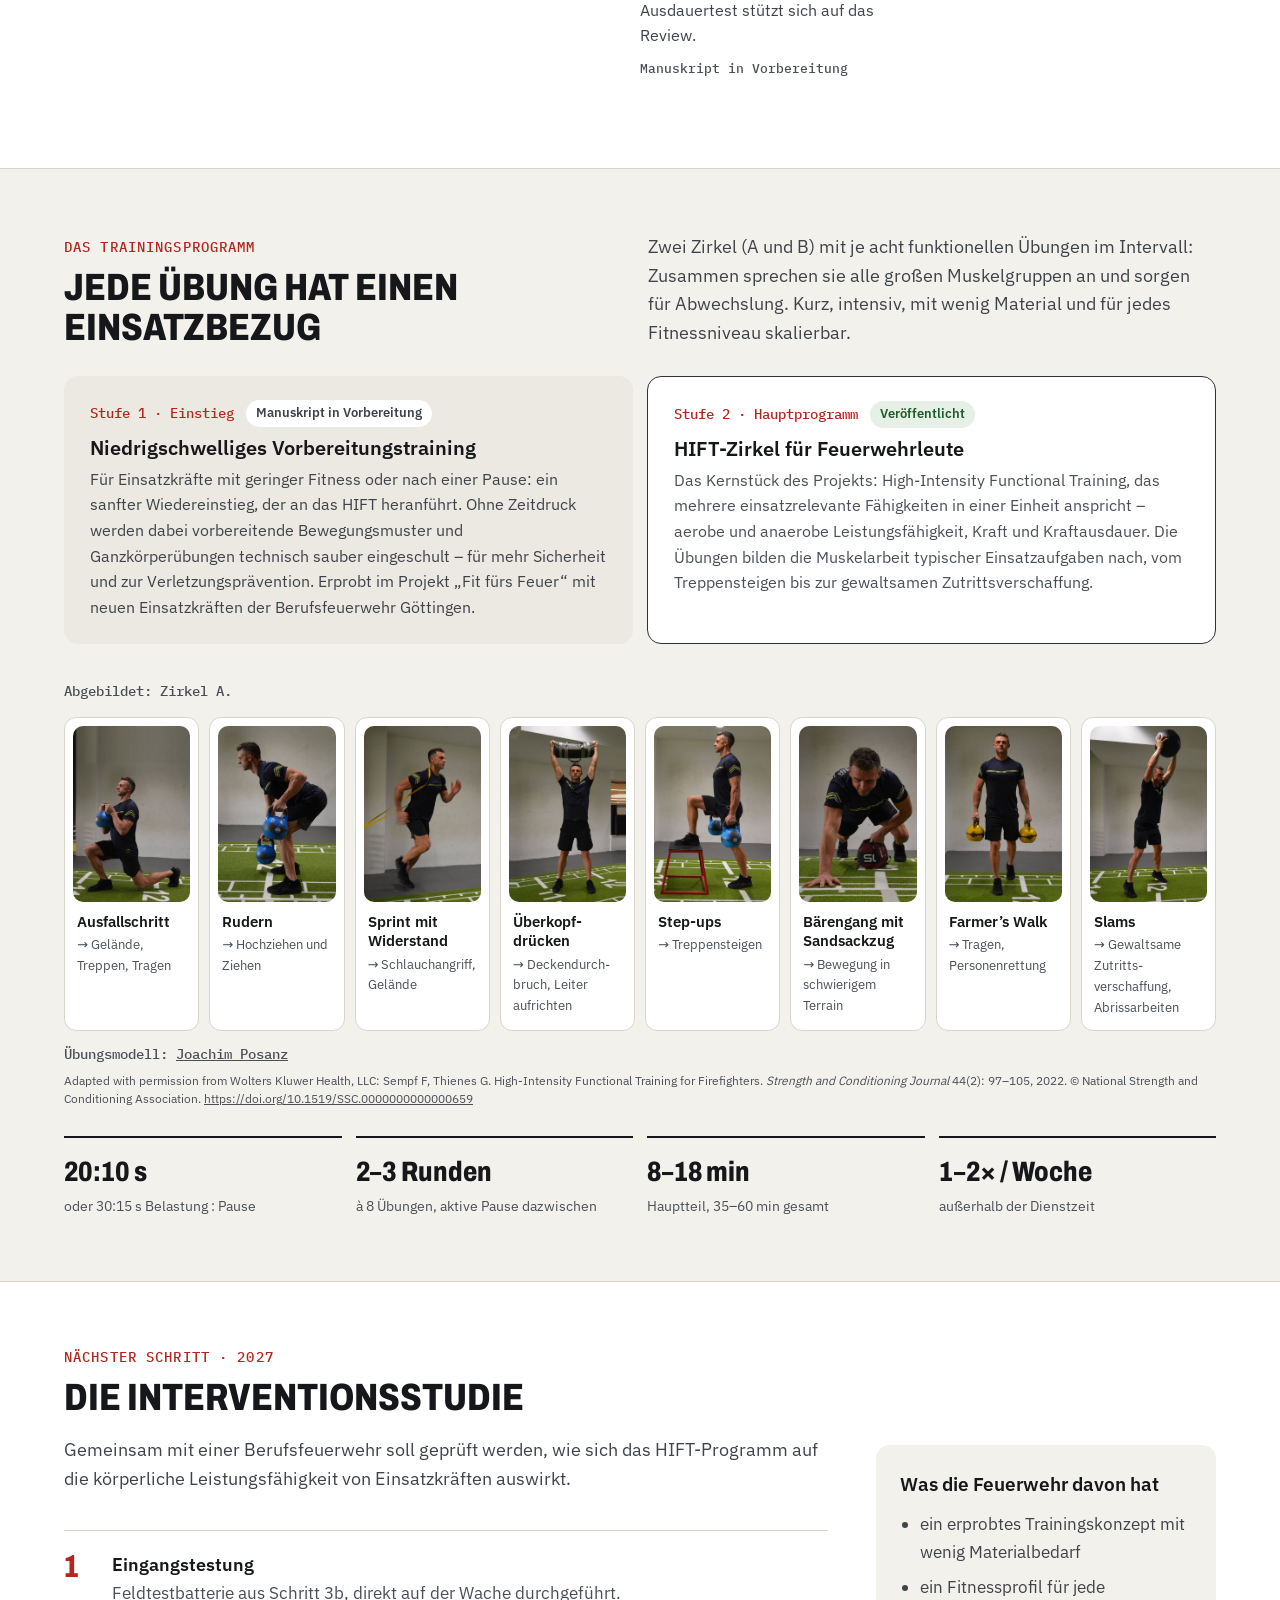
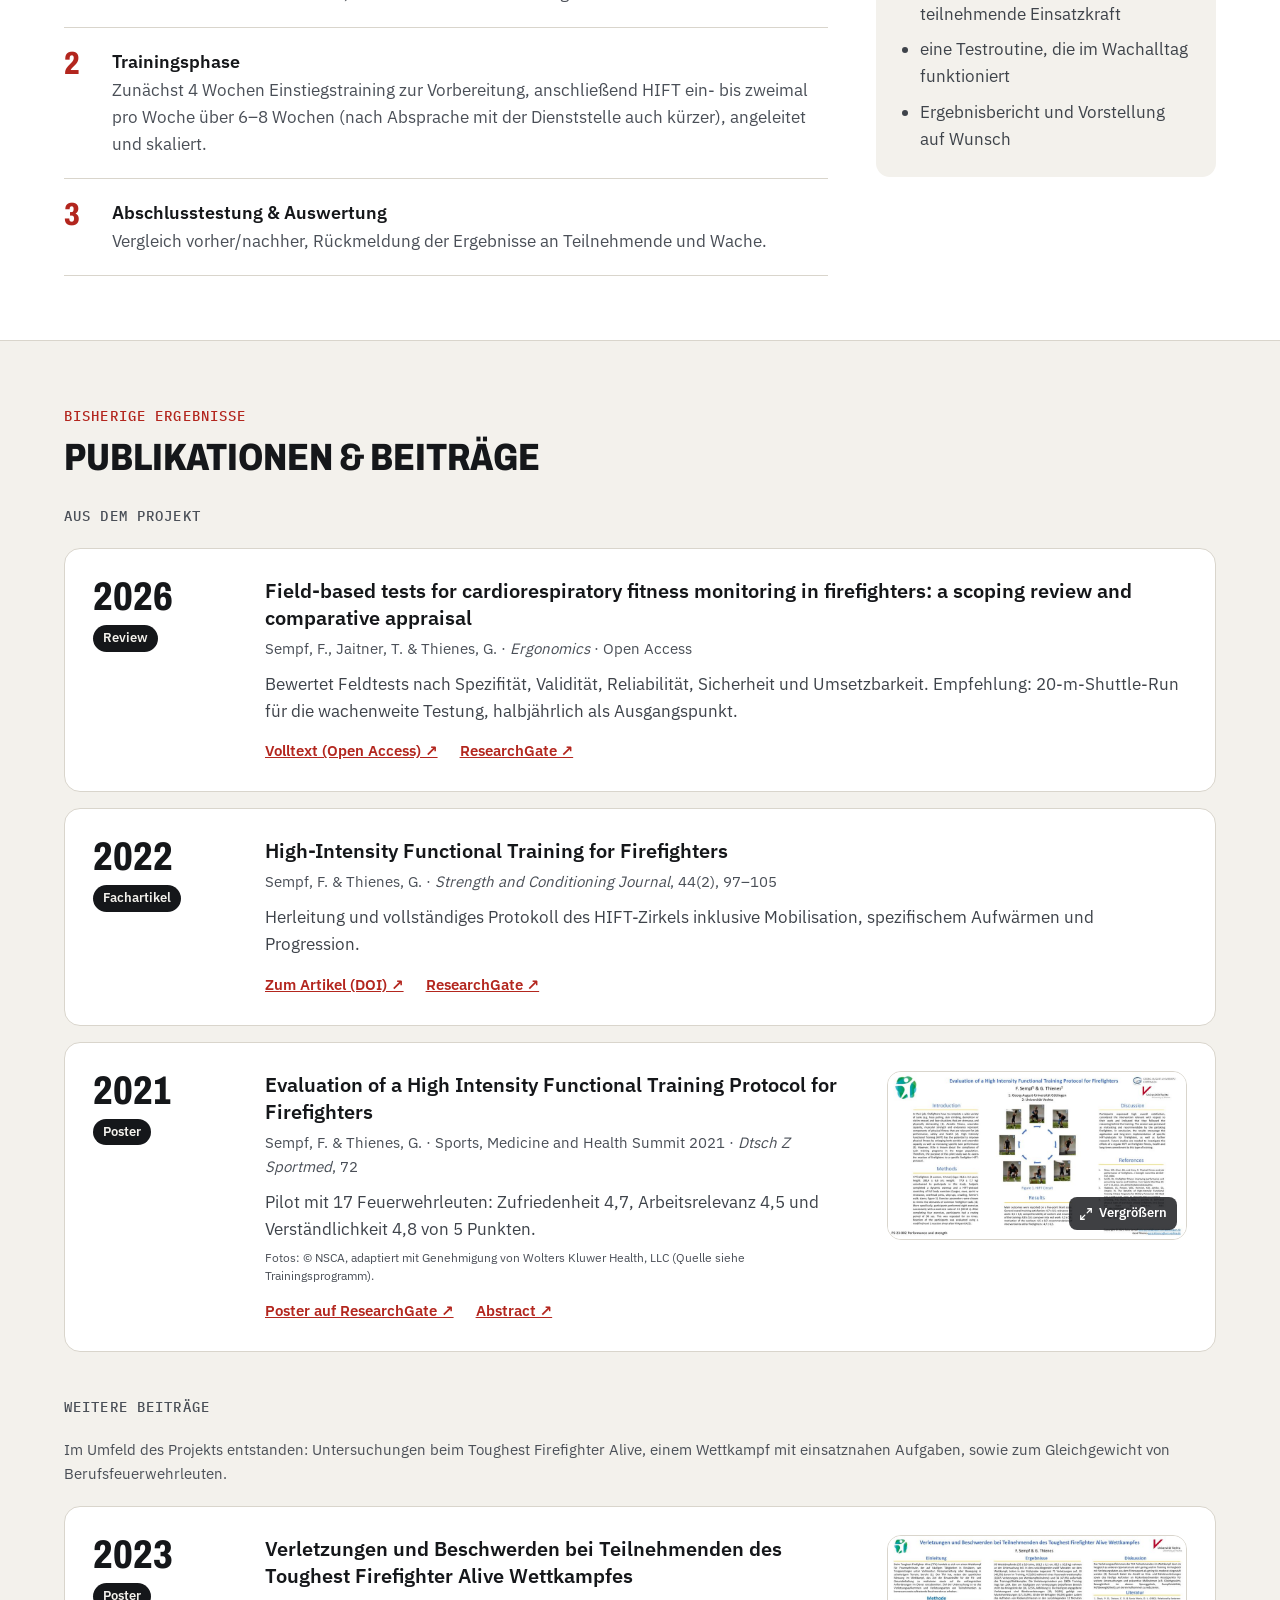
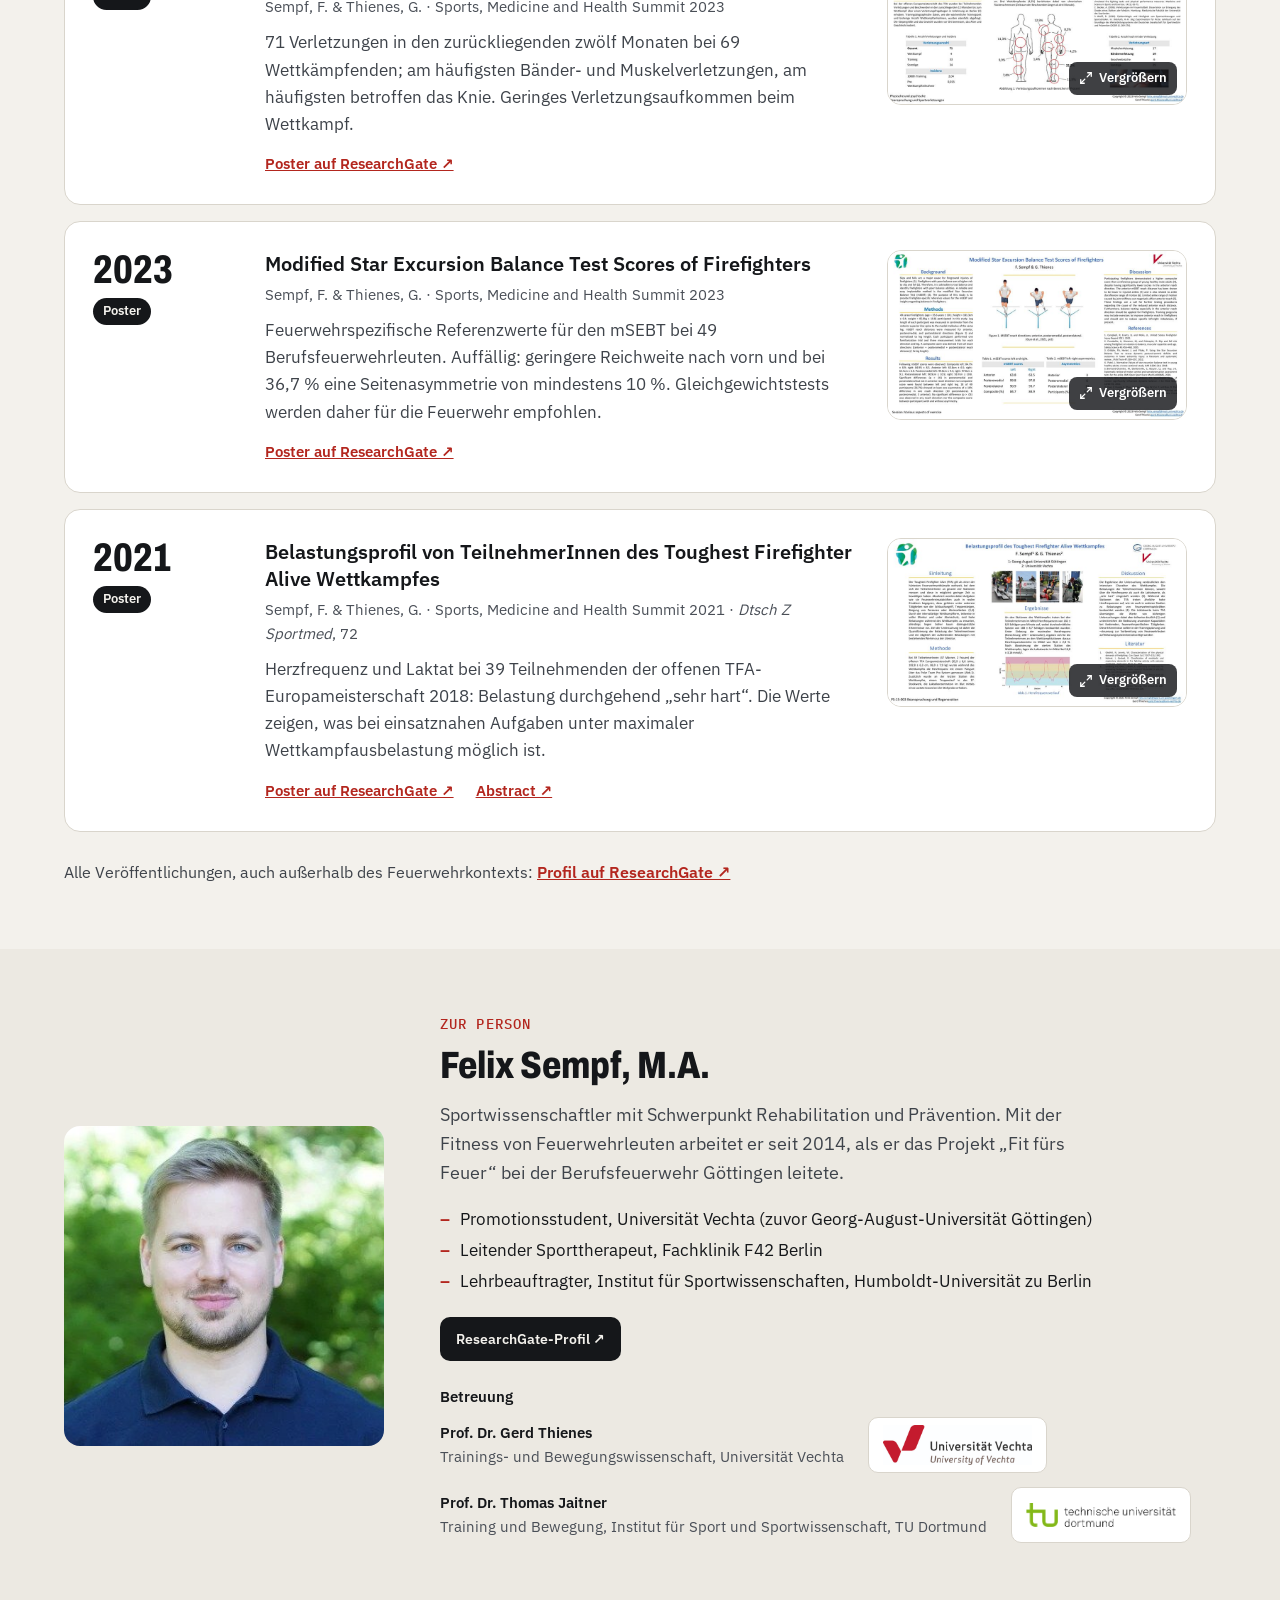
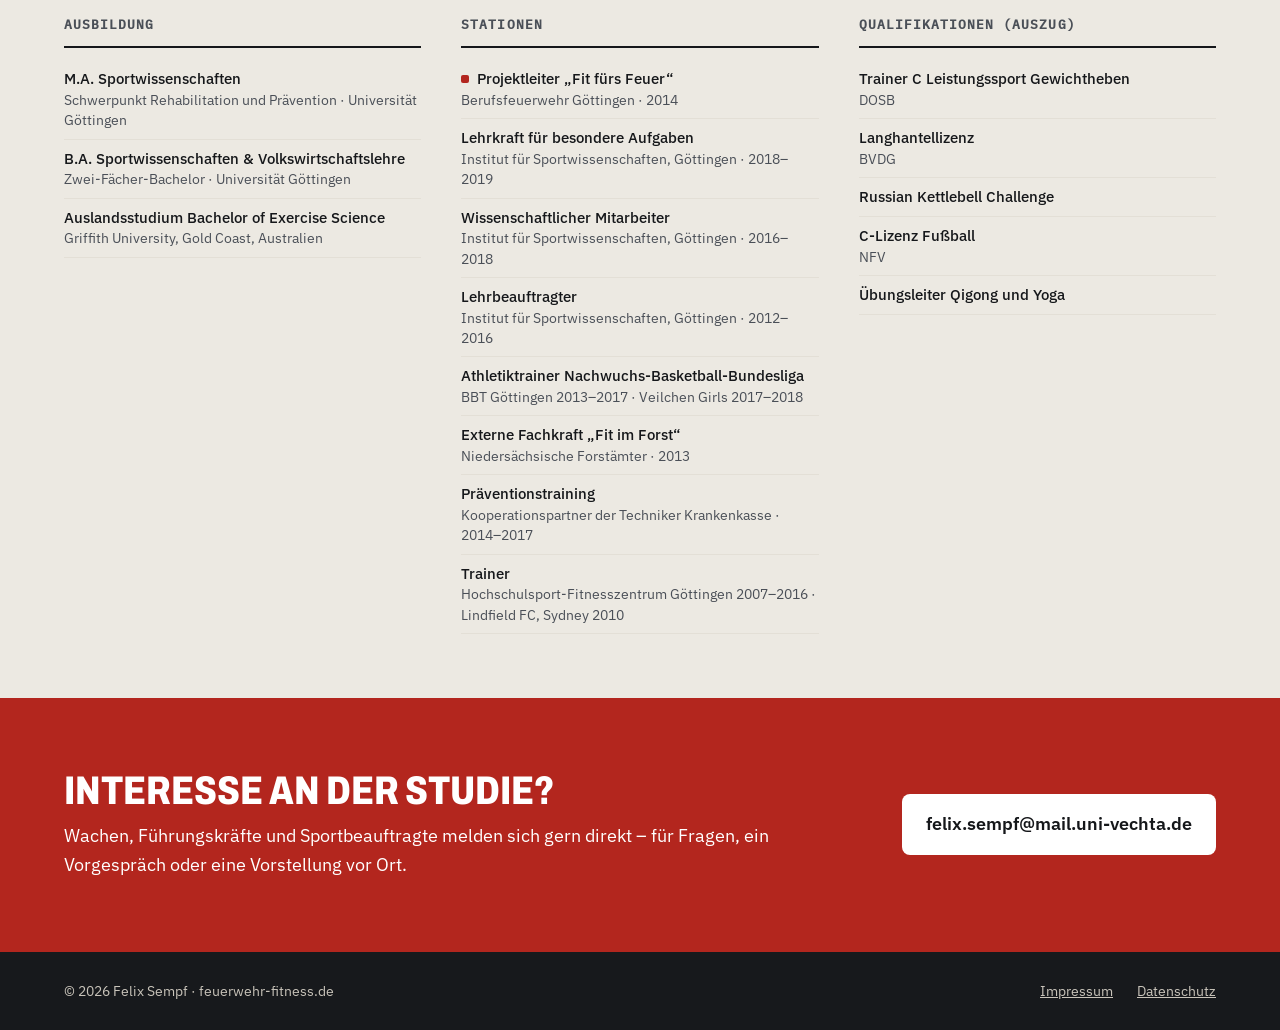
==== commit 0a34af21: "Stufe 2: Leistungsfähigkeit statt Ausdauer; Bildunterschrift Zirkel gekürzt Co-Authored-By: Claude O" ====
--- a/index.html
+++ b/index.html
@@ -151,10 +151,10 @@
 <div style="flex: 1 1 380px; background: #FFFFFF; color: #15171A; border: 1.5px solid #2E333A; border-radius: 14px; padding: 24px 26px">
 <div style="display: flex; flex-wrap: wrap; gap: 8px 12px; align-items: center; margin-bottom: 8px"><span style="font-family: 'IBM Plex Mono', monospace; font-size: 14px; color: #B3261E">Stufe 2 · Hauptprogramm</span><span style="font-size: 13px; font-weight: 600; background: #E7F0E6; color: #1E5A2A; padding: 3px 10px; border-radius: 99px">Veröffentlicht</span></div>
 <h3 class="s-e23c64" style="margin: 0 0 6px; font-size: 20px; line-height: 1.3">HIFT-Zirkel für Feuerwehrleute</h3>
-<p style="margin: 0; color: #4A4F57; font-size: 16px">Das Kernstück des Projekts: High-Intensity Functional Training, das mehrere einsatzrelevante Fähigkeiten in einer Einheit anspricht – aerobe und anaerobe Ausdauer, Kraft und Kraftausdauer. Die Übungen bilden die Muskelarbeit typischer Einsatzaufgaben nach, vom Treppensteigen bis zur gewaltsamen Zutrittsverschaffung.</p>
-</div>
-</div>
-<p style="margin: 0 0 14px; font-family: 'IBM Plex Mono', monospace; font-size: 14px; color: #4A4F57">Abgebildet: Zirkel A. Zirkel B variiert die Übungen, etwa Latzug statt Rudern oder Liegestütz statt Überkopfdrücken.</p>
+<p style="margin: 0; color: #4A4F57; font-size: 16px">Das Kernstück des Projekts: High-Intensity Functional Training, das mehrere einsatzrelevante Fähigkeiten in einer Einheit anspricht – aerobe und anaerobe Leistungsfähigkeit, Kraft und Kraftausdauer. Die Übungen bilden die Muskelarbeit typischer Einsatzaufgaben nach, vom Treppensteigen bis zur gewaltsamen Zutrittsverschaffung.</p>
+</div>
+</div>
+<p style="margin: 0 0 14px; font-family: 'IBM Plex Mono', monospace; font-size: 14px; color: #4A4F57">Abgebildet: Zirkel A.</p>
 <div class="ex-grid" style="display: grid; gap: 10px">
 
 <div class="ex-card" style="background: #FFFFFF; border: 1px solid #D9D5CC; border-radius: 12px; padding: 8px; display: flex; flex-direction: column; gap: 10px">
--- a/assets/css/style.css
+++ b/assets/css/style.css
@@ -25,3 +25,5 @@
 .pub-cb,.pub-toggle{display:none}
 @media (max-width:600px){.pub{padding:18px !important;gap:8px !important}.pub-year{flex:0 0 100% !important;display:flex;align-items:center;gap:10px}.pub-year>div:first-child{font-size:20px !important}.pub-year>div:nth-child(2){margin-top:0 !important}.pub-body{flex-basis:100% !important}.pub-body h3{font-size:17px !important}.pub-desc,.pub-poster{display:none !important}.pub:has(.pub-cb:checked) .pub-desc{display:block !important;margin-bottom:10px !important}.pub:has(.pub-cb:checked) .pub-poster{display:block !important;max-width:100% !important}.pub-cb{position:absolute;opacity:0;width:1px;height:1px}.pub-toggle{display:inline-flex;align-items:center;min-height:44px;margin-top:4px;font-size:15px;font-weight:600;color:#B3261E;cursor:pointer}.pub-toggle::after{content:"Mehr anzeigen \25BE"}.pub:has(.pub-cb:checked) .pub-toggle::after{content:"Weniger anzeigen \25B4"}.pub-cb:focus-visible+.pub-toggle{outline:3px solid #B3261E;outline-offset:3px}}
 @media (max-width:600px){.ex-grid{gap:10px !important;grid-template-columns:repeat(2,minmax(0,1fr))}.ex-card{padding:8px !important;gap:10px !important;border-radius:12px !important}.ex-text{padding:0 4px 4px !important}.ex-name{font-size:15px}.ex-task{font-size:13px}}
+/* Mobil: Sprachumschalter rechts neben das Logo, damit das Menü zweizeilig bleibt */
+@media (max-width:600px){nav{position:relative}.lang-switch{position:absolute;top:12px;right:16px;line-height:44px;padding:0 !important}}
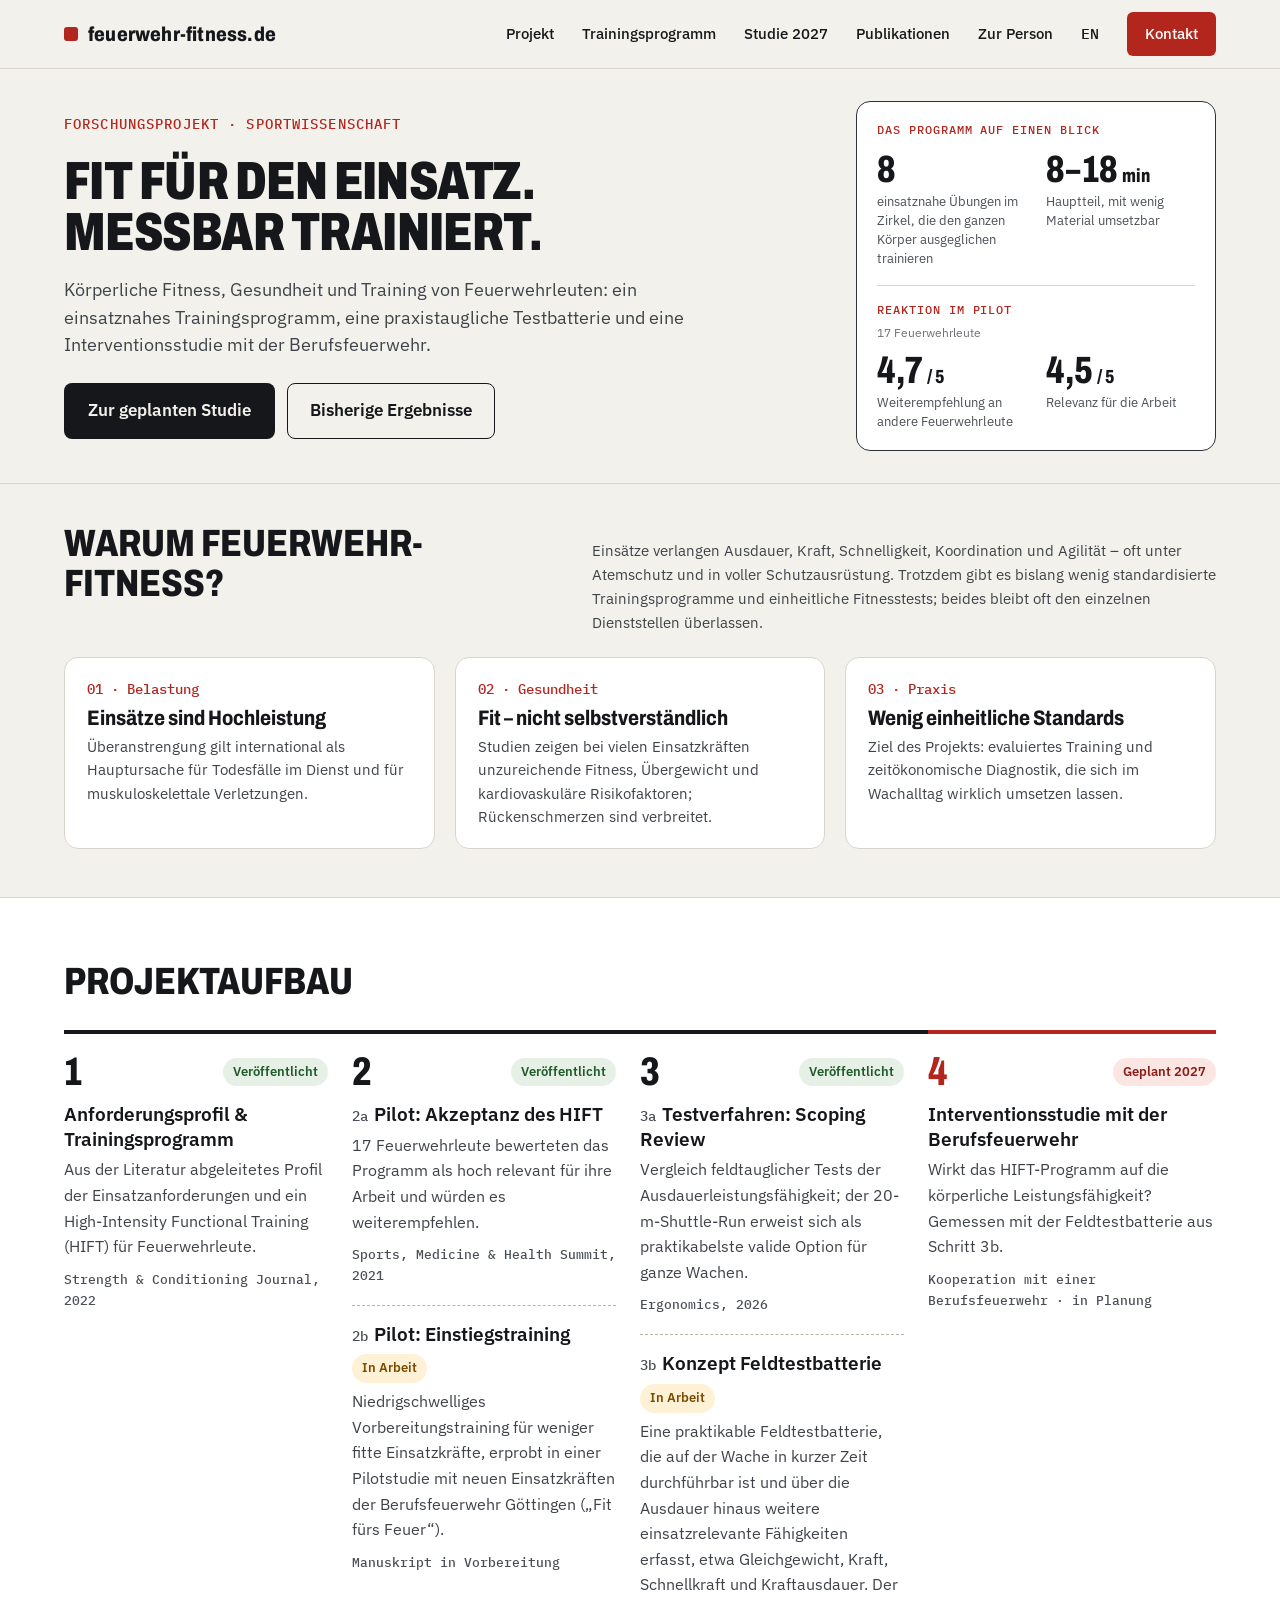
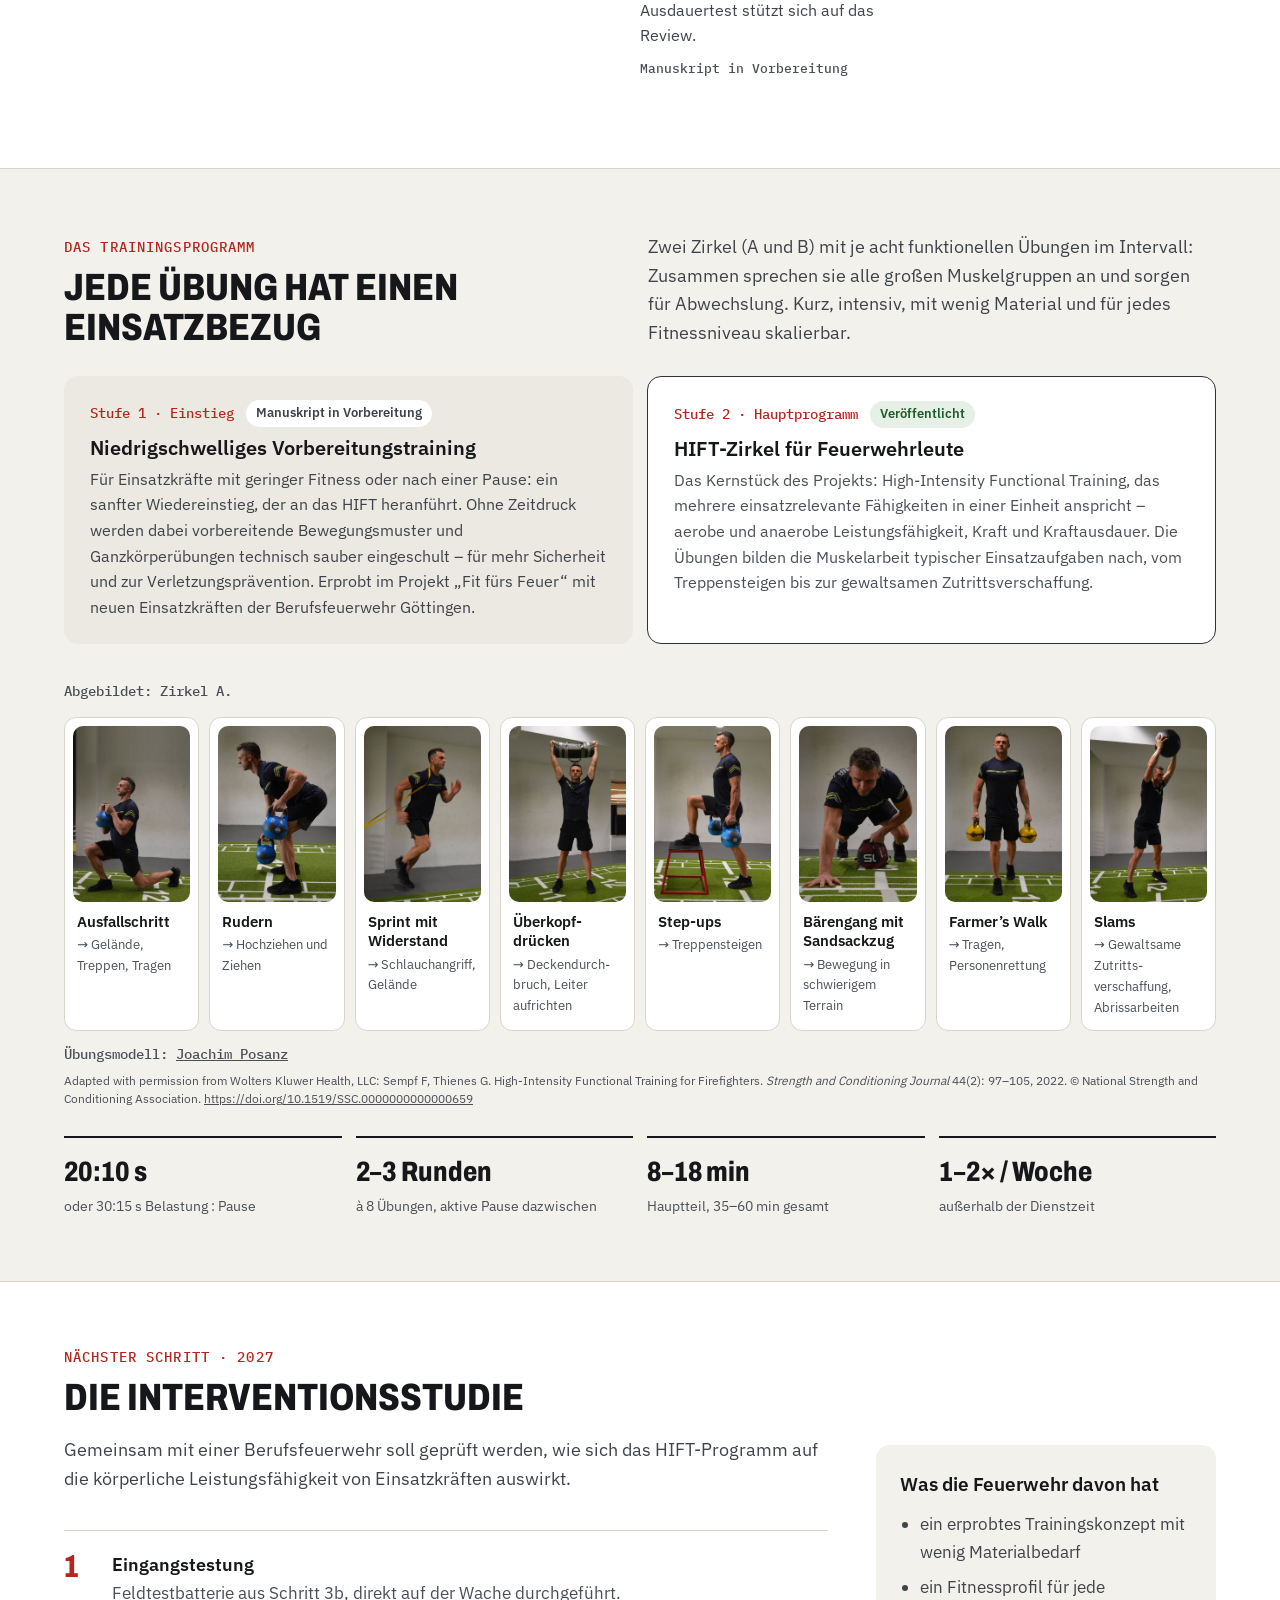
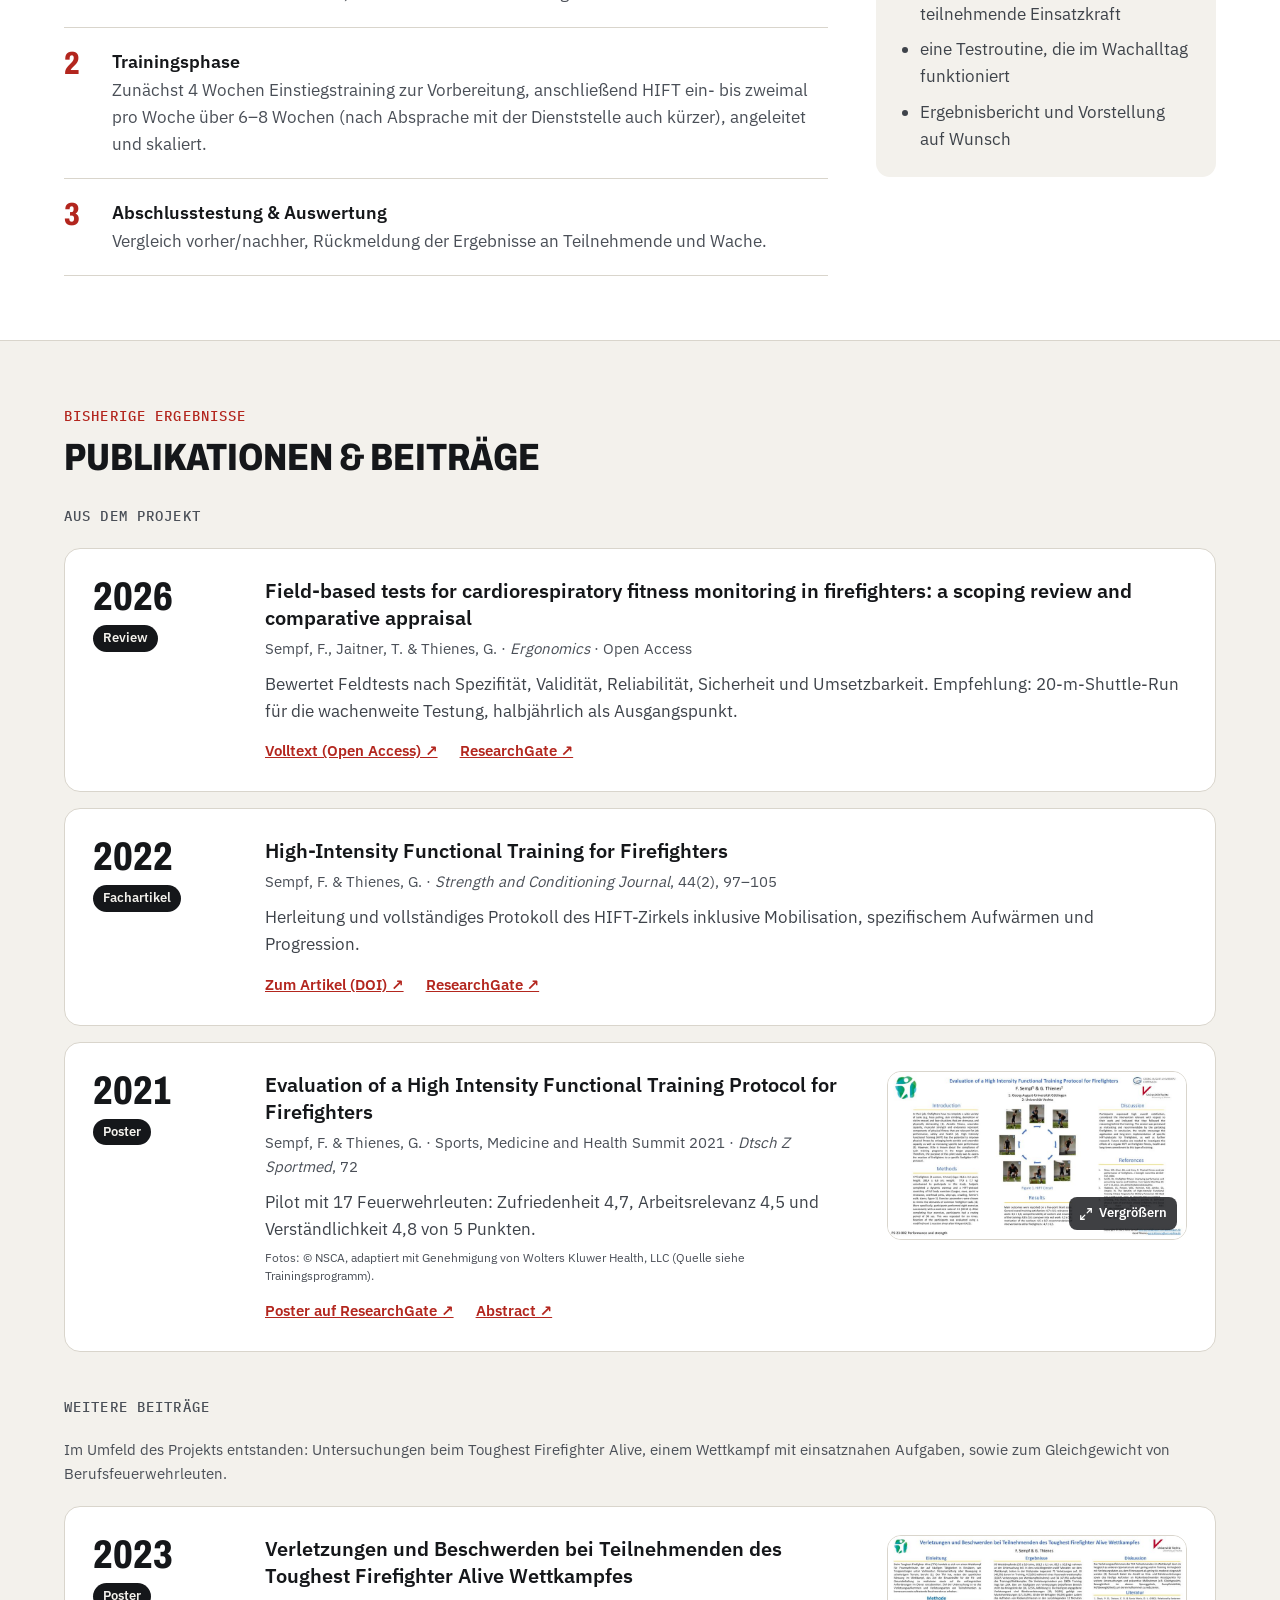
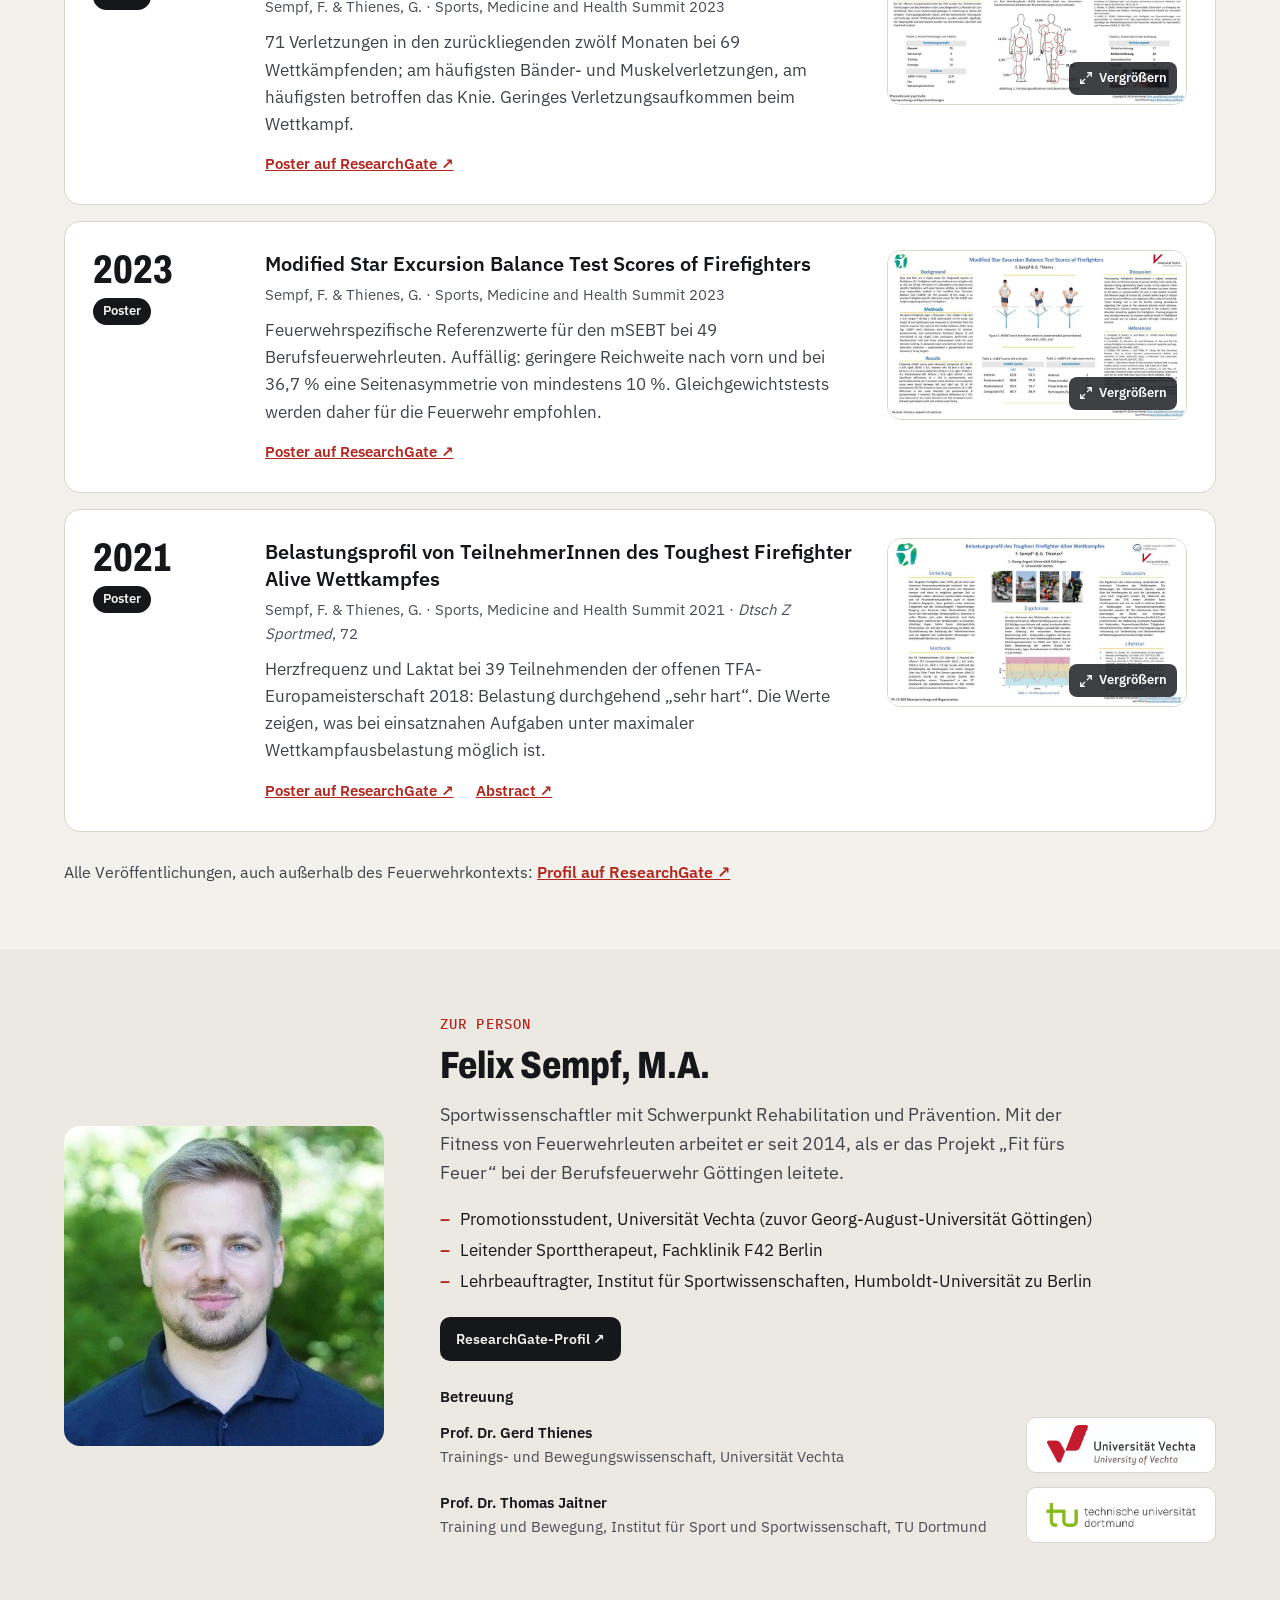
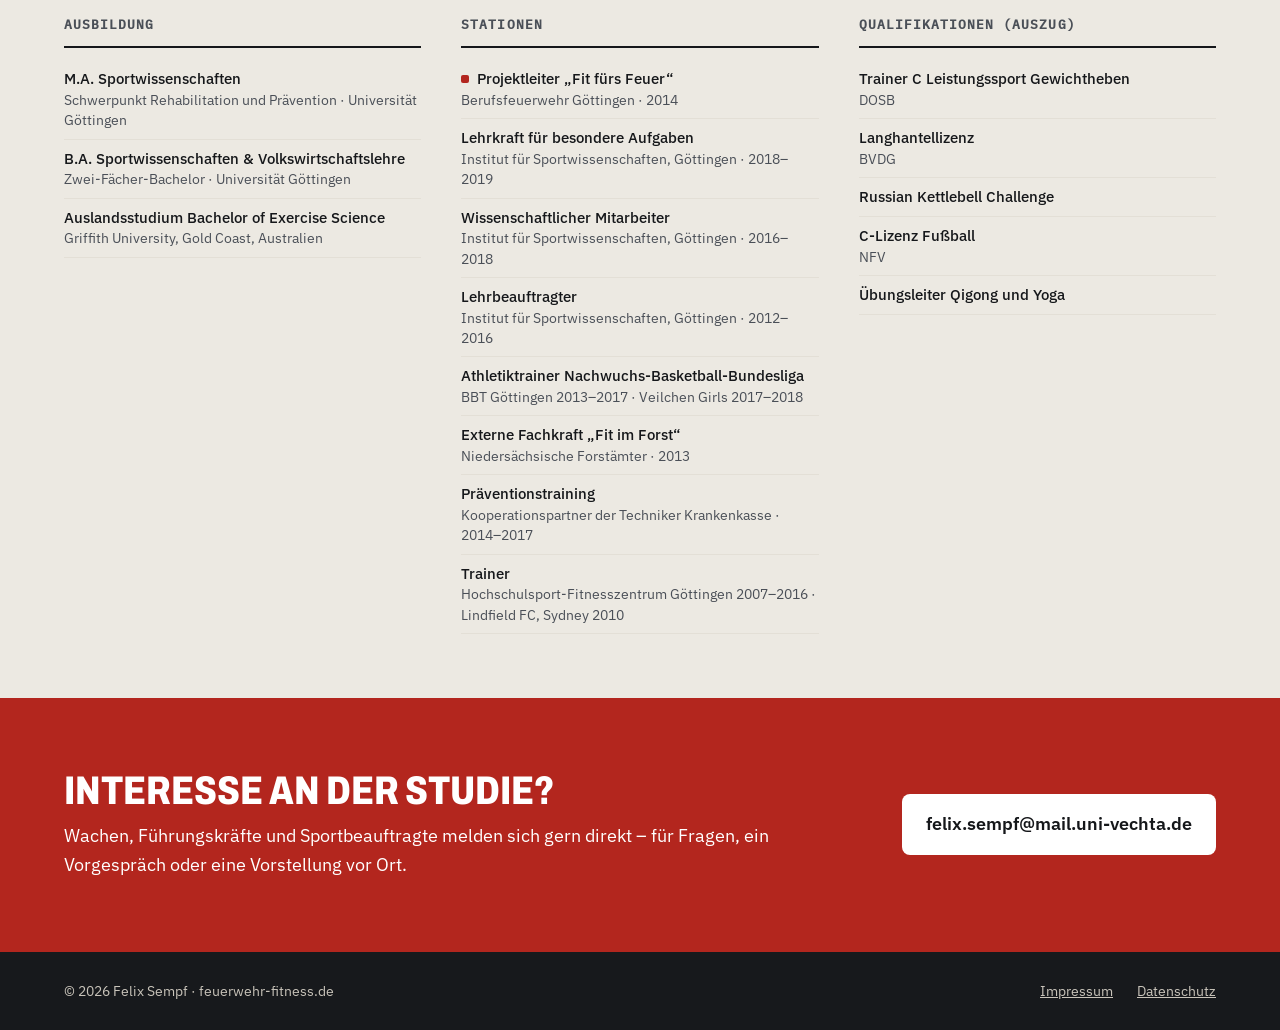
==== commit 5e45c14c: "Betreuung: Logos in einheitlicher Spalte, auch bei langen Institutsnamen Co-Authored-By: Claude Opus" ====
--- a/index.html
+++ b/index.html
@@ -371,8 +371,8 @@
 <div style="margin: 0 0 16px; font-size: 15px; color: #4A4F57">
 <div style="font-weight: 600; color: #15171A; margin-bottom: 8px">Betreuung</div>
 <div style="display: flex; flex-direction: column; gap: 14px">
-<div style="display: flex; flex-wrap: wrap; align-items: center; justify-content: flex-start; gap: 10px 24px"><div style="flex: 0 1 auto; min-width: 0"><div style="font-weight: 600; color: #15171A">Prof. Dr. Gerd Thienes</div><div>Trainings- und Bewegungswissenschaft, Universität Vechta</div></div><a href="https://www.uni-vechta.de/sportwissenschaft-der-universitaet-vechta/kollegen-und-kolleginnen-der-sportwissenschaft/prof-dr-gerd-thienes" aria-label="Profil von Prof. Dr. Gerd Thienes an der Universität Vechta" style="flex: 0 0 auto; display: inline-flex; align-items: center; justify-content: center; height: 56px; padding: 0 14px; border: 1px solid #D9D5CC; border-radius: 10px; background: #FFFFFF; text-decoration: none"><img src="assets/img/logo-uni-vechta.png" alt="Logo Universität Vechta" style="height: 40px; width: auto; display: block"></a></div>
-<div style="display: flex; flex-wrap: wrap; align-items: center; justify-content: flex-start; gap: 10px 24px"><div style="flex: 0 1 auto; min-width: 0"><div style="font-weight: 600; color: #15171A">Prof. Dr. Thomas Jaitner</div><div>Training und Bewegung, Institut für Sport und Sportwissenschaft, TU Dortmund</div></div><a href="https://sport.kmst.tu-dortmund.de/institut/personen/thomas-jaitner/" aria-label="Profil von Prof. Dr. Thomas Jaitner an der TU Dortmund" style="flex: 0 0 auto; display: inline-flex; align-items: center; justify-content: center; height: 56px; padding: 0 14px; border: 1px solid #D9D5CC; border-radius: 10px; background: #FFFFFF; text-decoration: none"><img src="assets/img/logo-tu-dortmund.png" alt="Logo TU Dortmund" style="height: 24px; width: auto; display: block"></a></div>
+<div style="display: flex; flex-wrap: wrap; align-items: center; justify-content: flex-start; gap: 10px 24px"><div style="flex: 1 1 260px; min-width: 0"><div style="font-weight: 600; color: #15171A">Prof. Dr. Gerd Thienes</div><div>Trainings- und Bewegungswissenschaft, Universität Vechta</div></div><a href="https://www.uni-vechta.de/sportwissenschaft-der-universitaet-vechta/kollegen-und-kolleginnen-der-sportwissenschaft/prof-dr-gerd-thienes" aria-label="Profil von Prof. Dr. Gerd Thienes an der Universität Vechta" style="flex: 0 0 190px; box-sizing: border-box; display: inline-flex; align-items: center; justify-content: center; height: 56px; padding: 0 14px; border: 1px solid #D9D5CC; border-radius: 10px; background: #FFFFFF; text-decoration: none"><img src="assets/img/logo-uni-vechta.png" alt="Logo Universität Vechta" style="height: 40px; width: auto; display: block"></a></div>
+<div style="display: flex; flex-wrap: wrap; align-items: center; justify-content: flex-start; gap: 10px 24px"><div style="flex: 1 1 260px; min-width: 0"><div style="font-weight: 600; color: #15171A">Prof. Dr. Thomas Jaitner</div><div>Training und Bewegung, Institut für Sport und Sportwissenschaft, TU Dortmund</div></div><a href="https://sport.kmst.tu-dortmund.de/institut/personen/thomas-jaitner/" aria-label="Profil von Prof. Dr. Thomas Jaitner an der TU Dortmund" style="flex: 0 0 190px; box-sizing: border-box; display: inline-flex; align-items: center; justify-content: center; height: 56px; padding: 0 14px; border: 1px solid #D9D5CC; border-radius: 10px; background: #FFFFFF; text-decoration: none"><img src="assets/img/logo-tu-dortmund.png" alt="Logo TU Dortmund" style="height: 24px; width: auto; display: block"></a></div>
 </div>
 </div>
 
